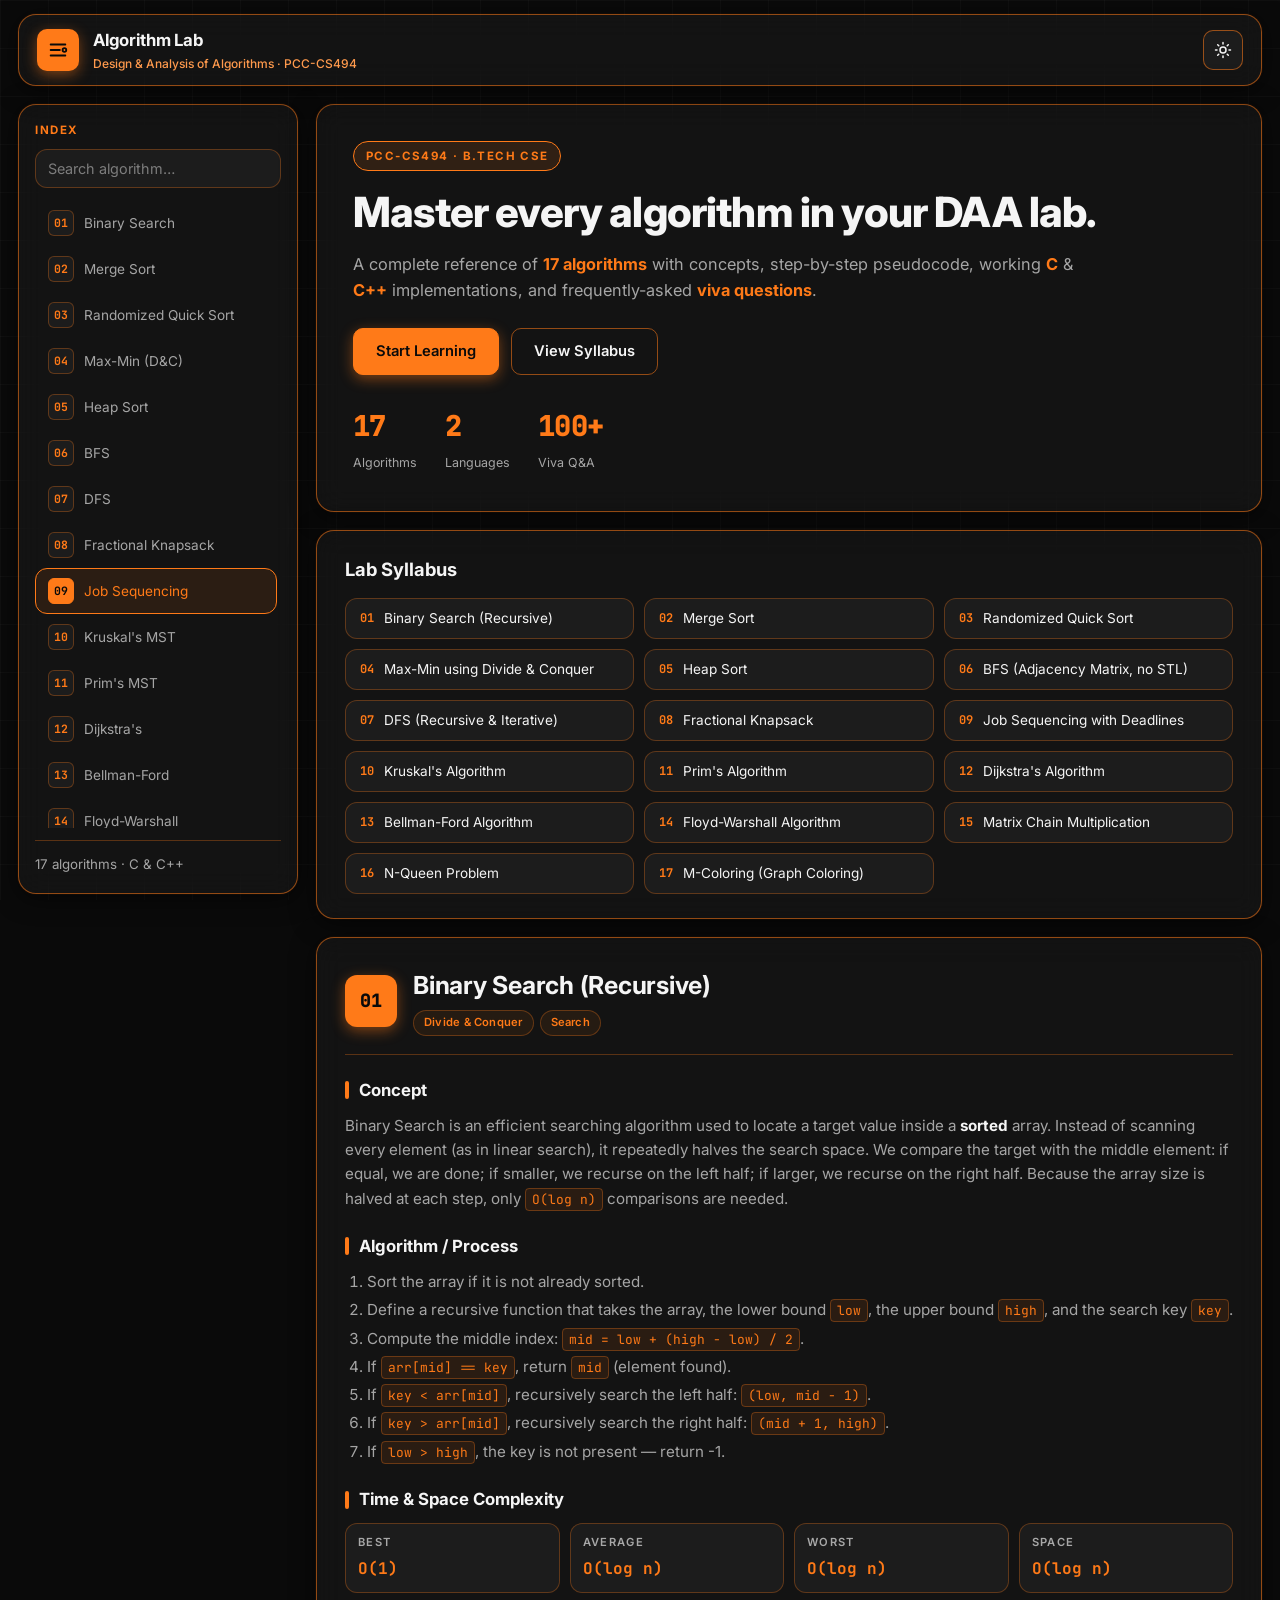
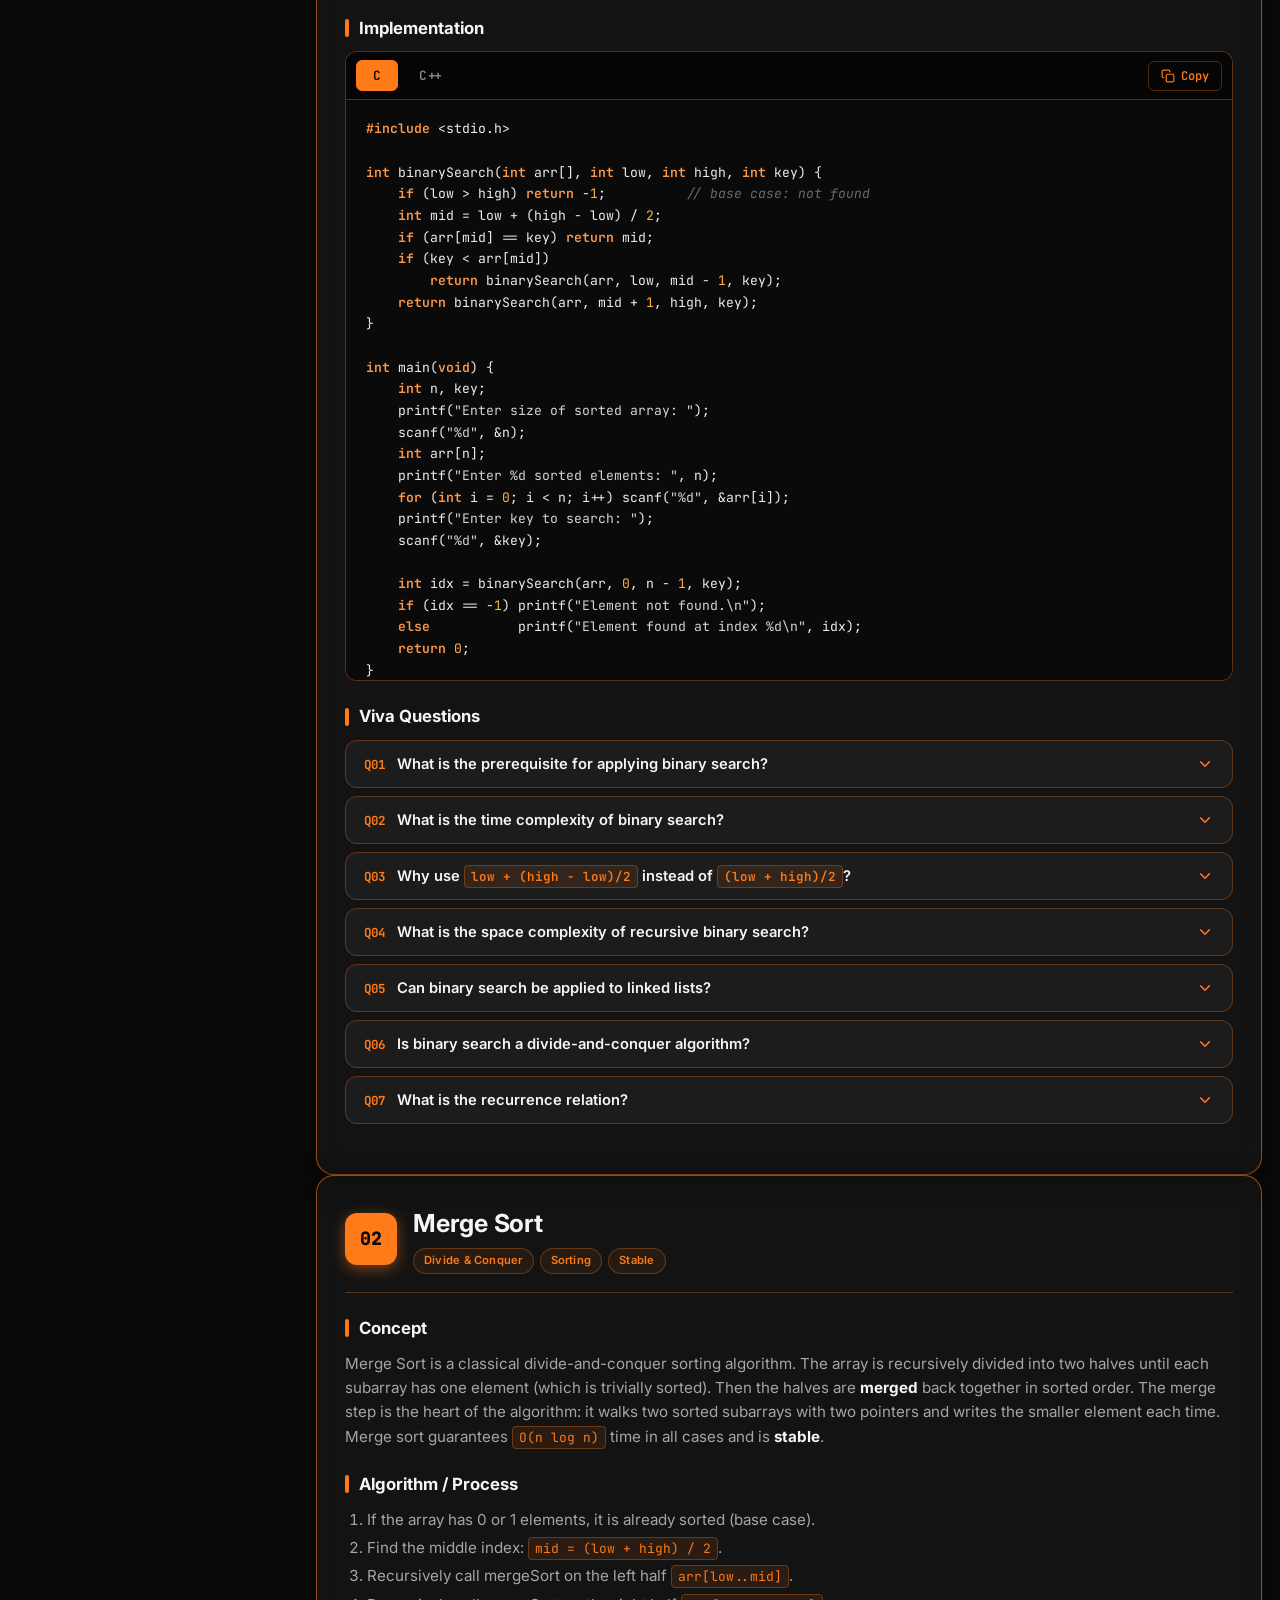
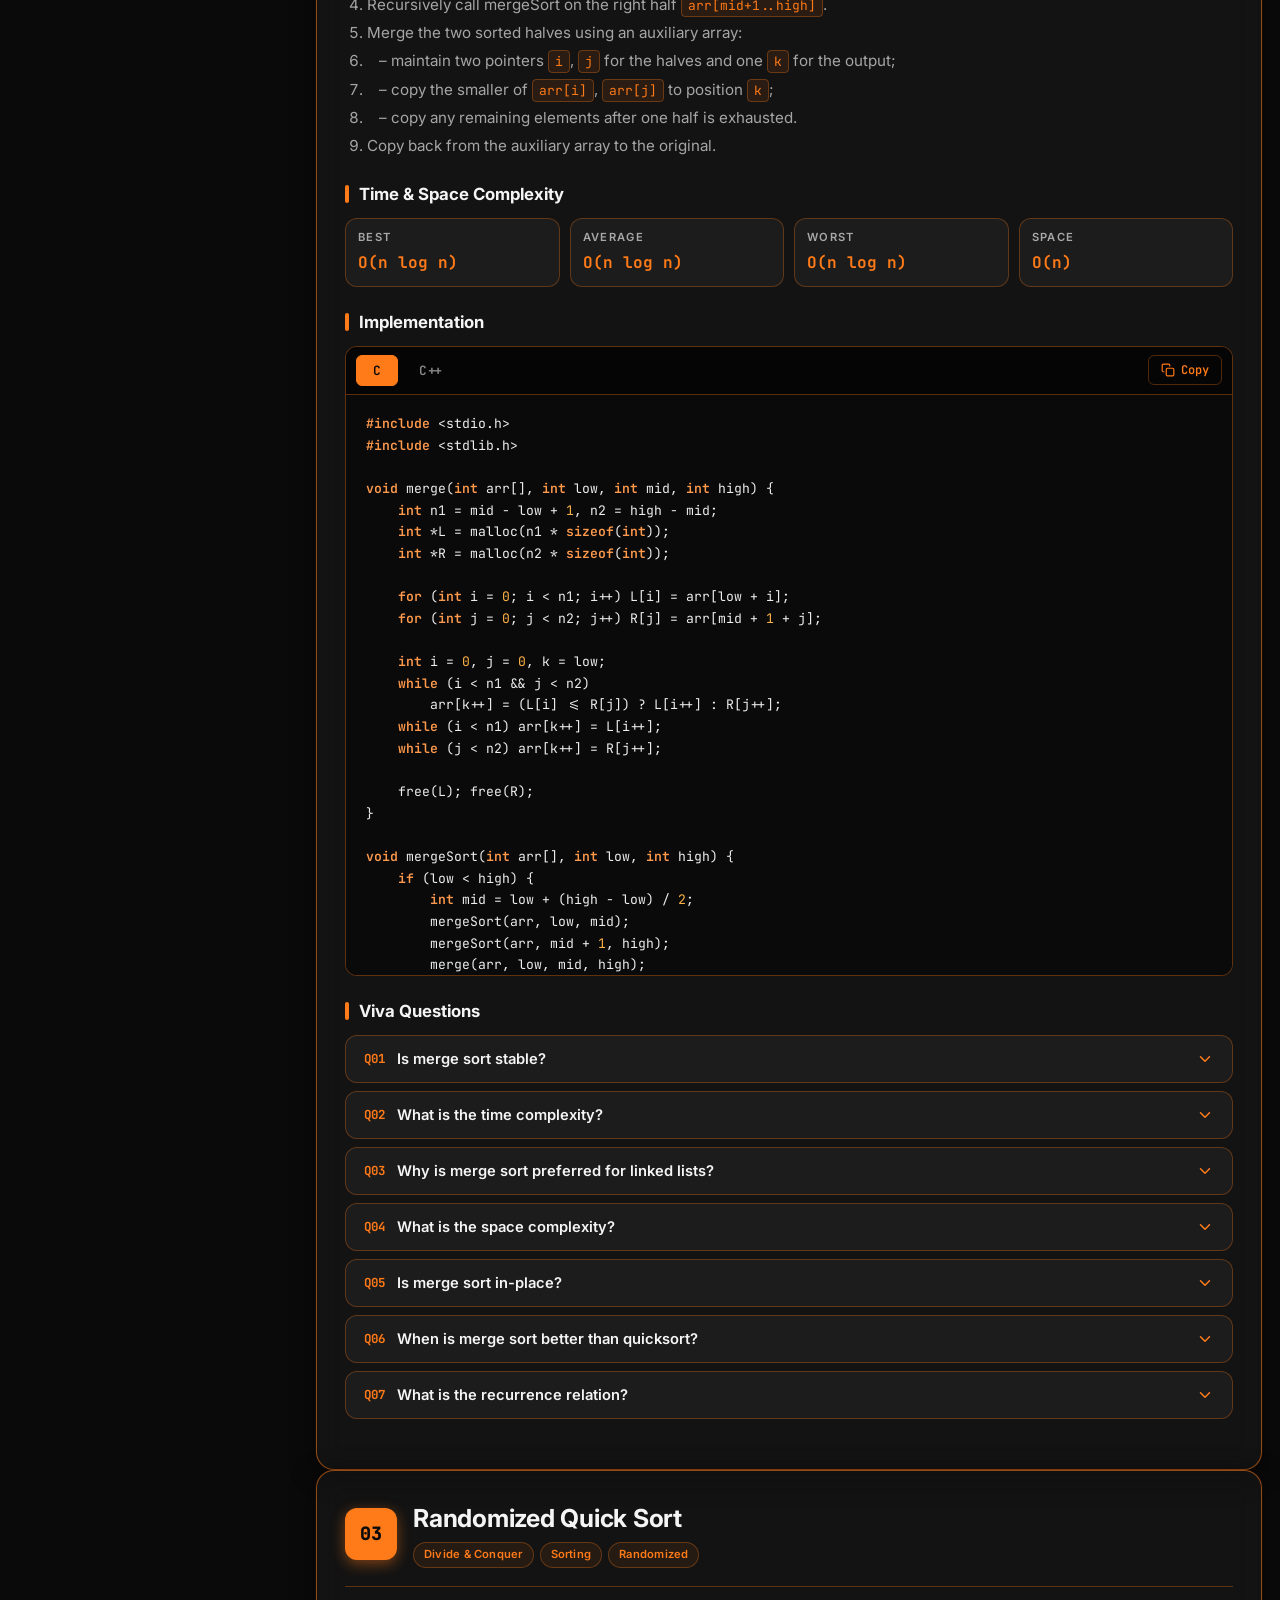
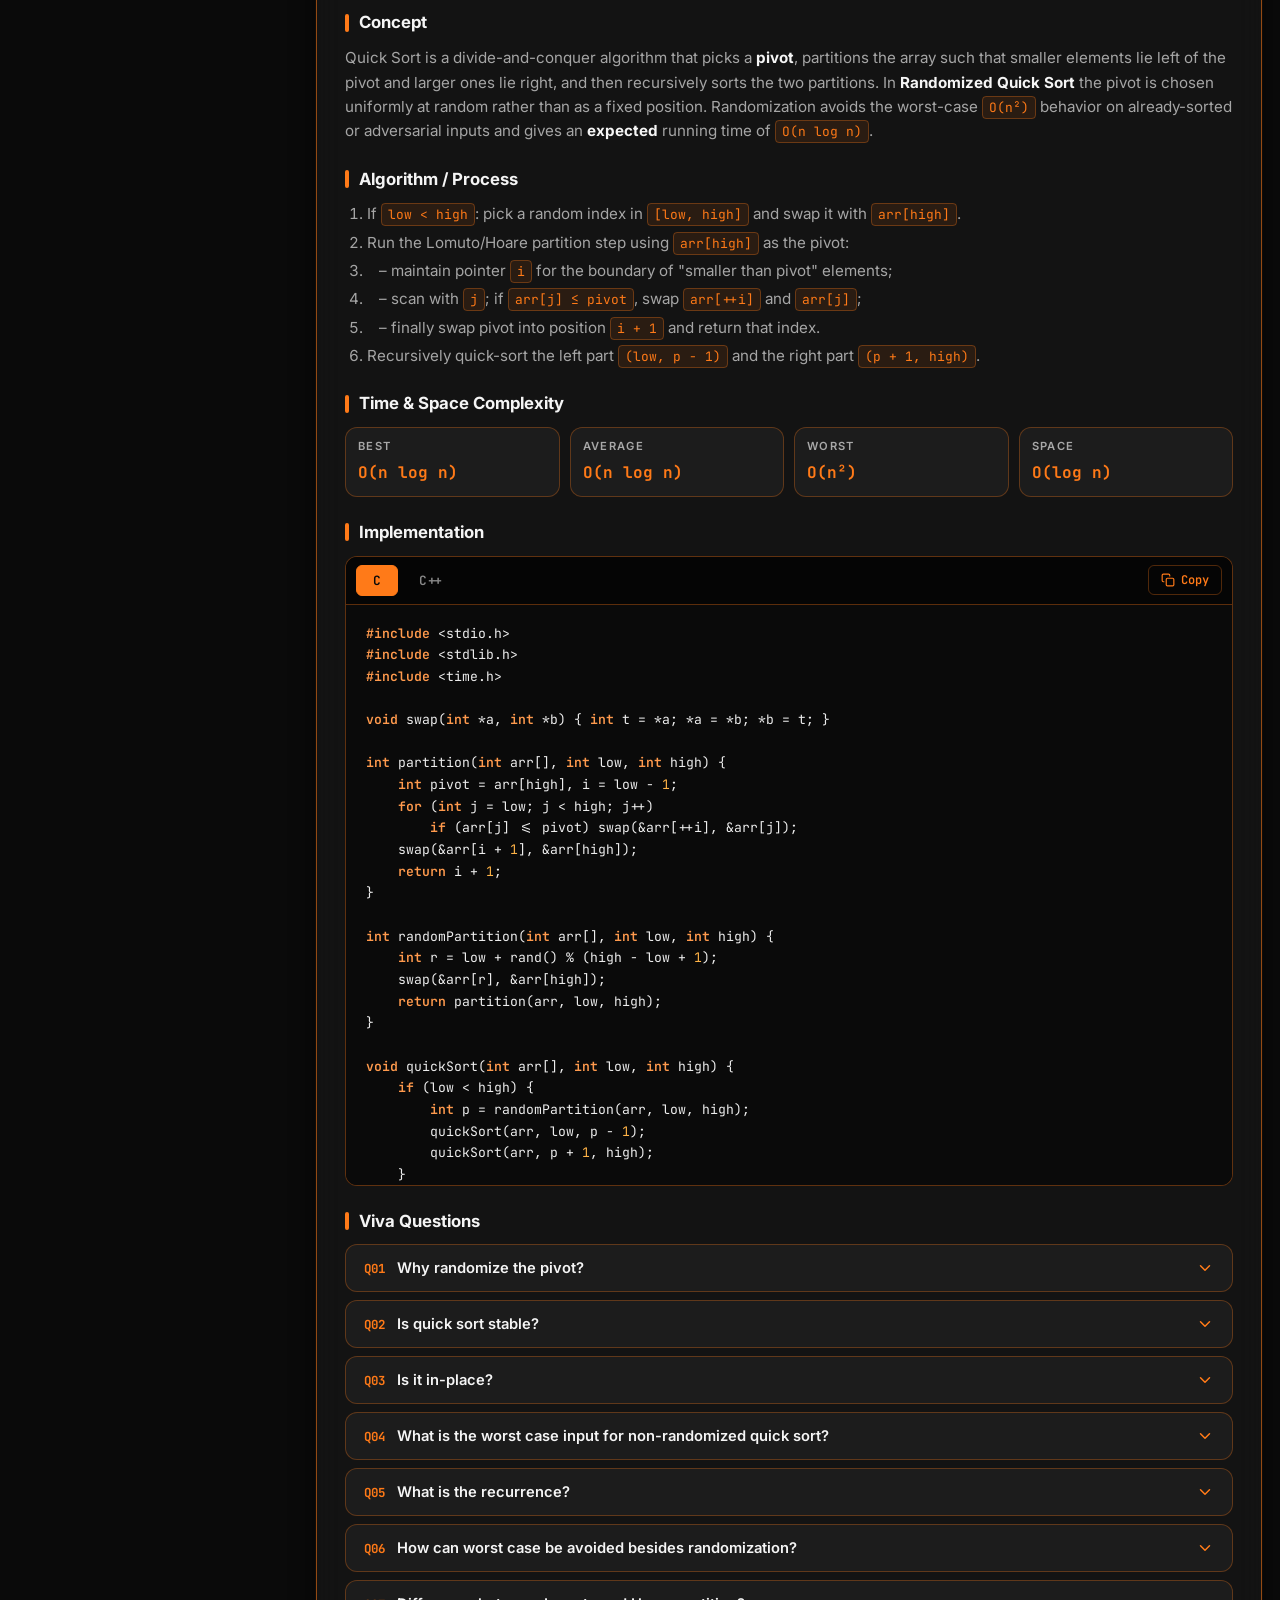
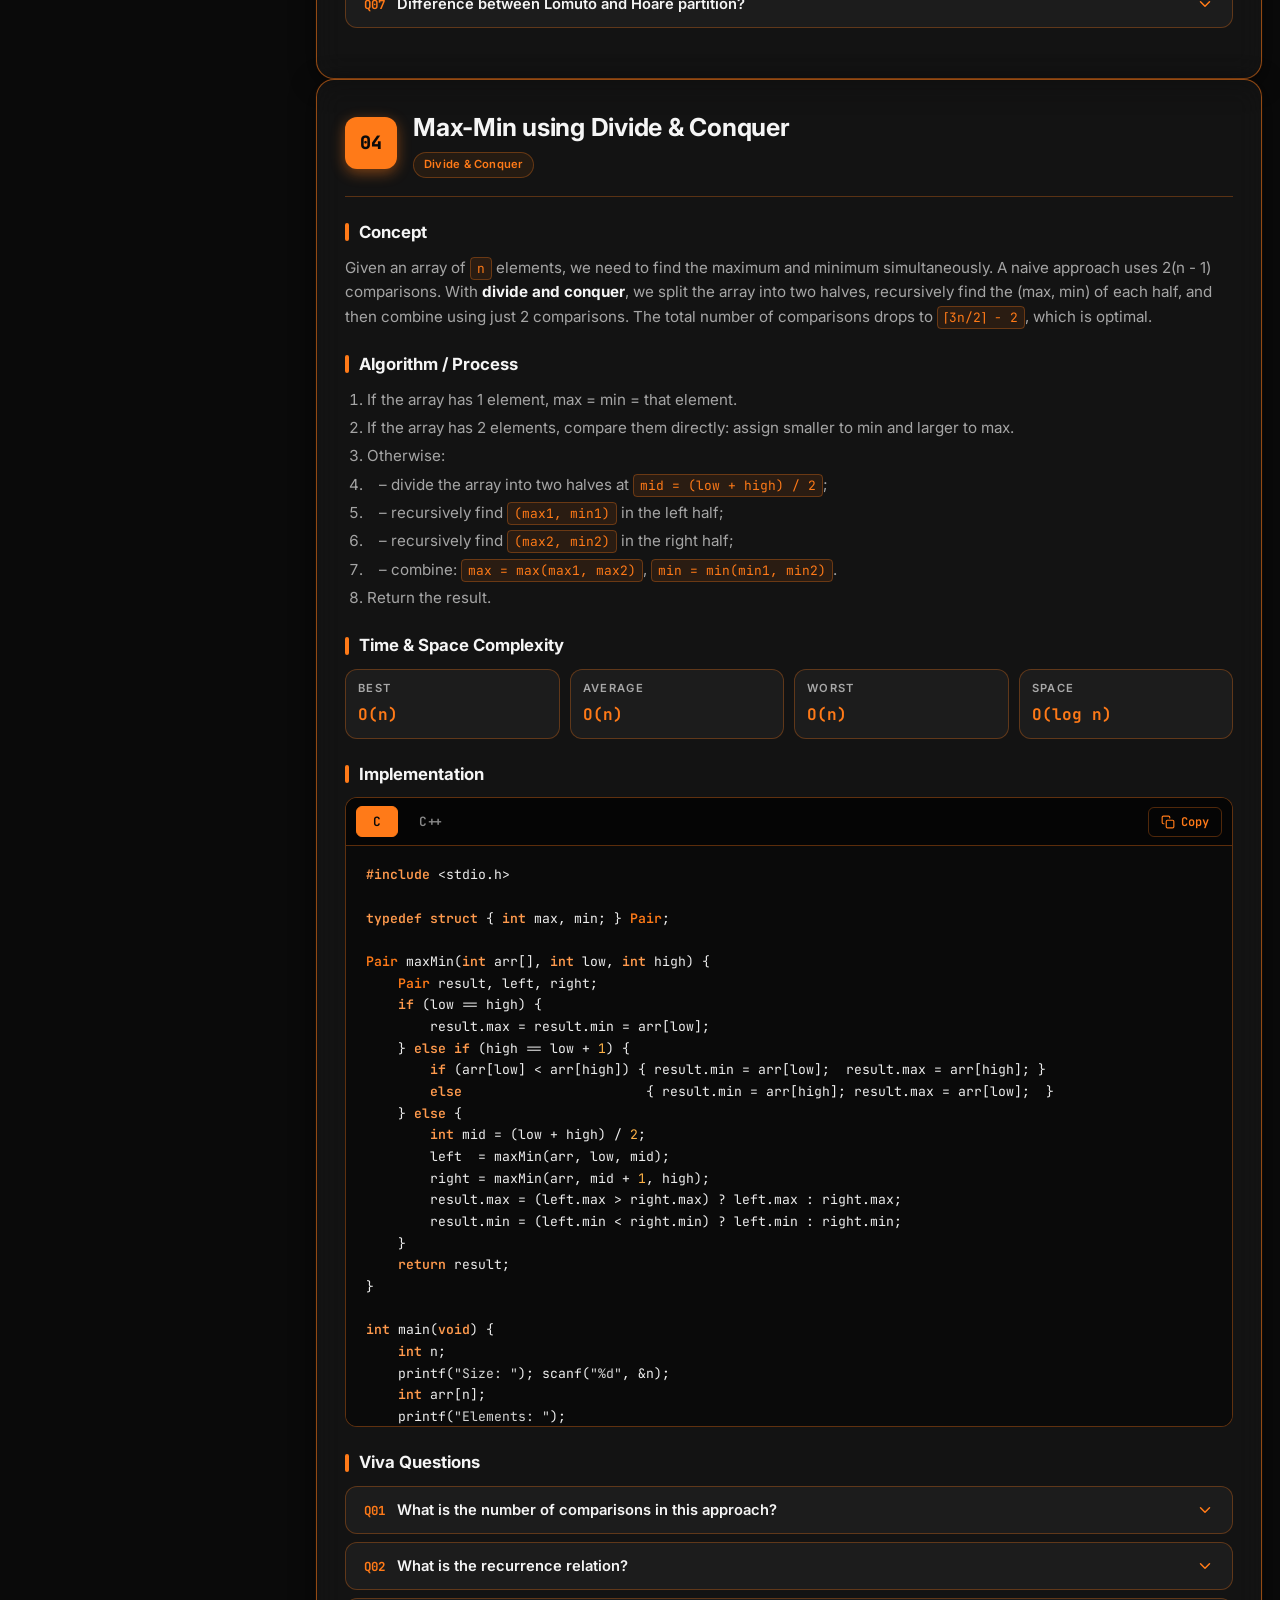
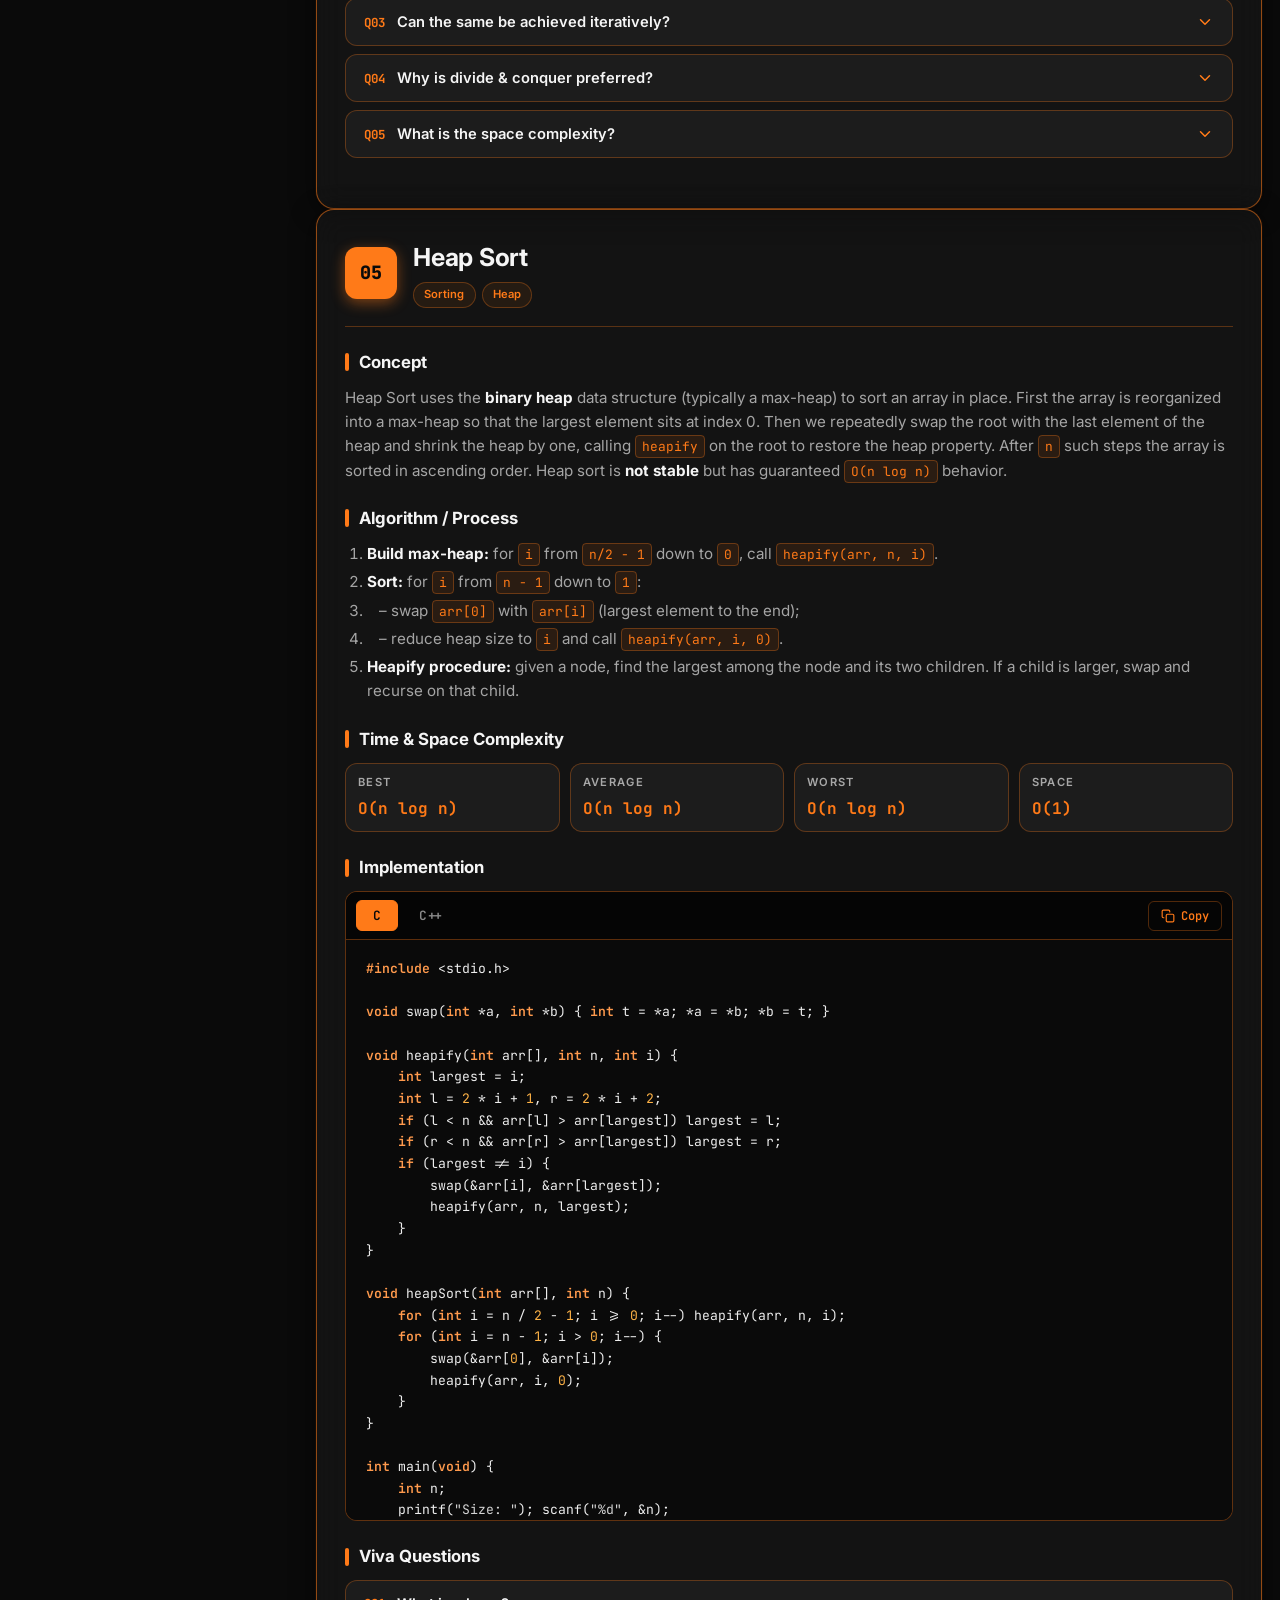
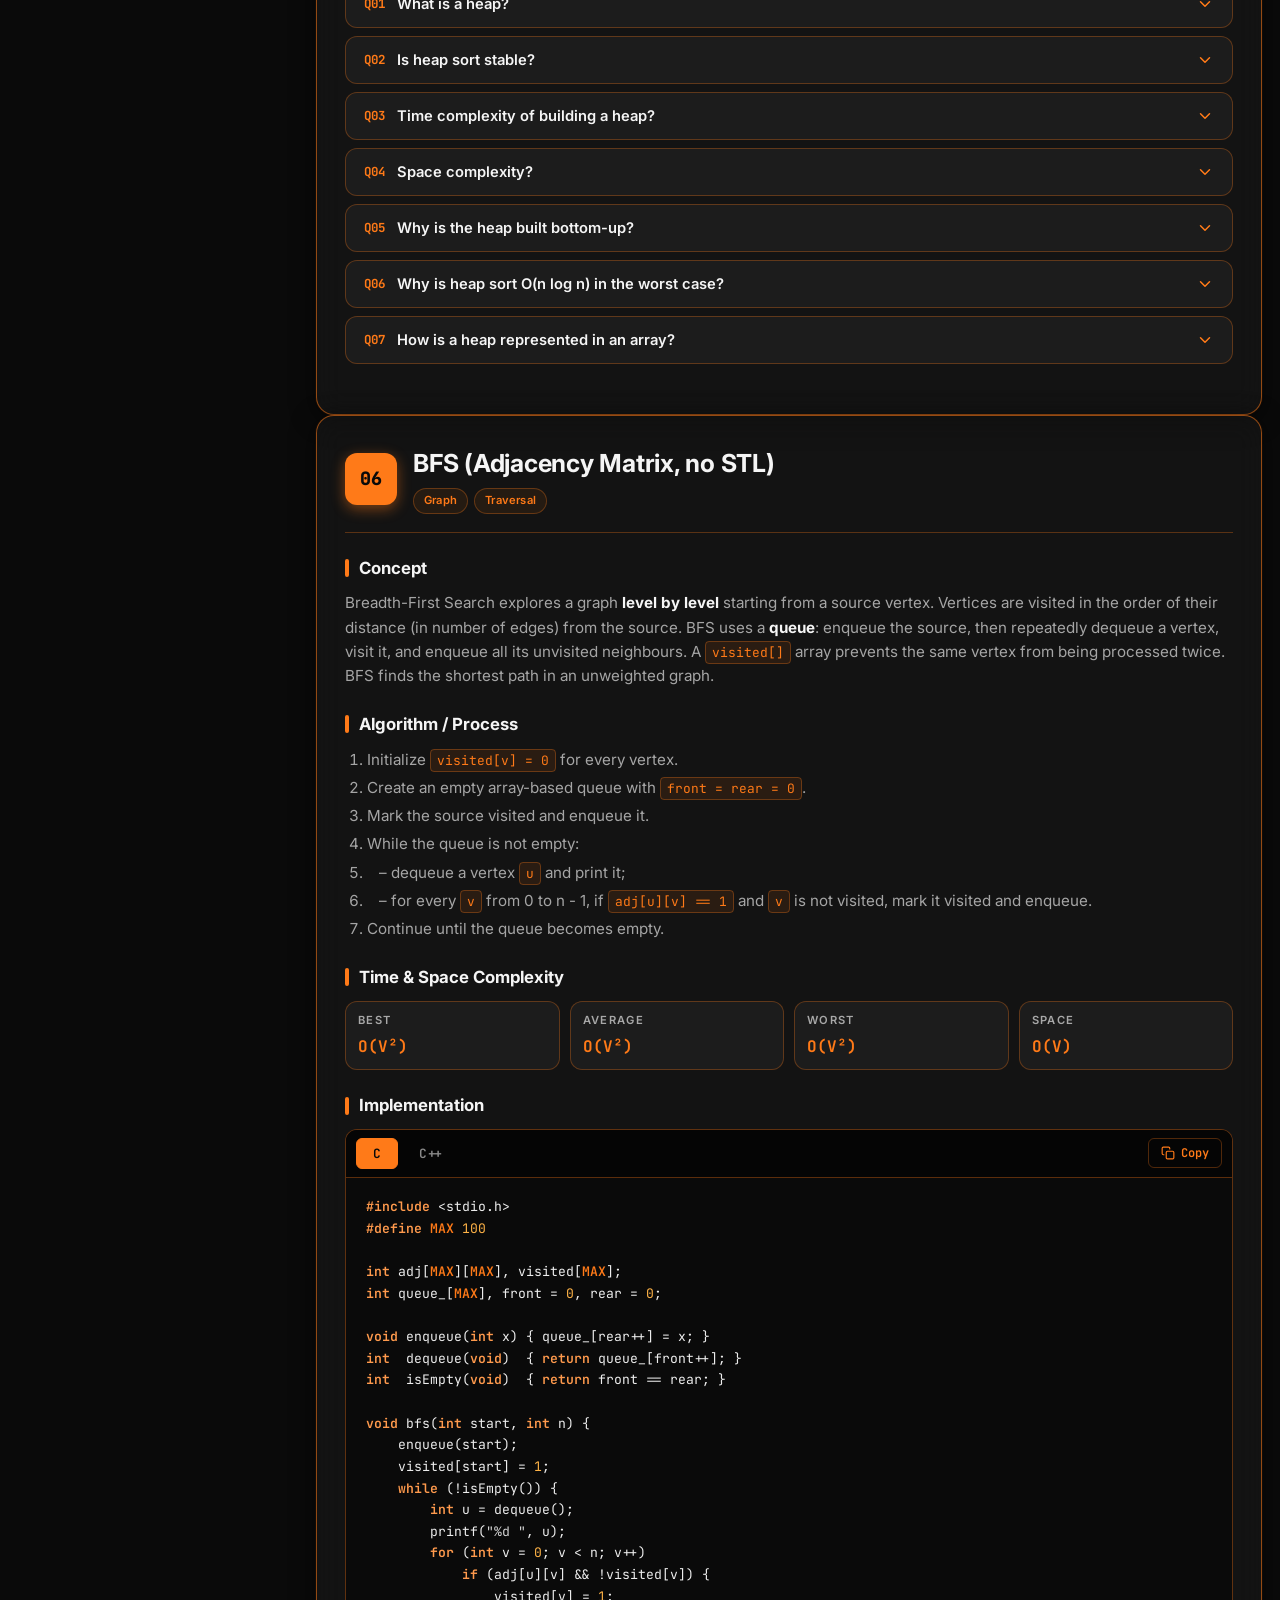
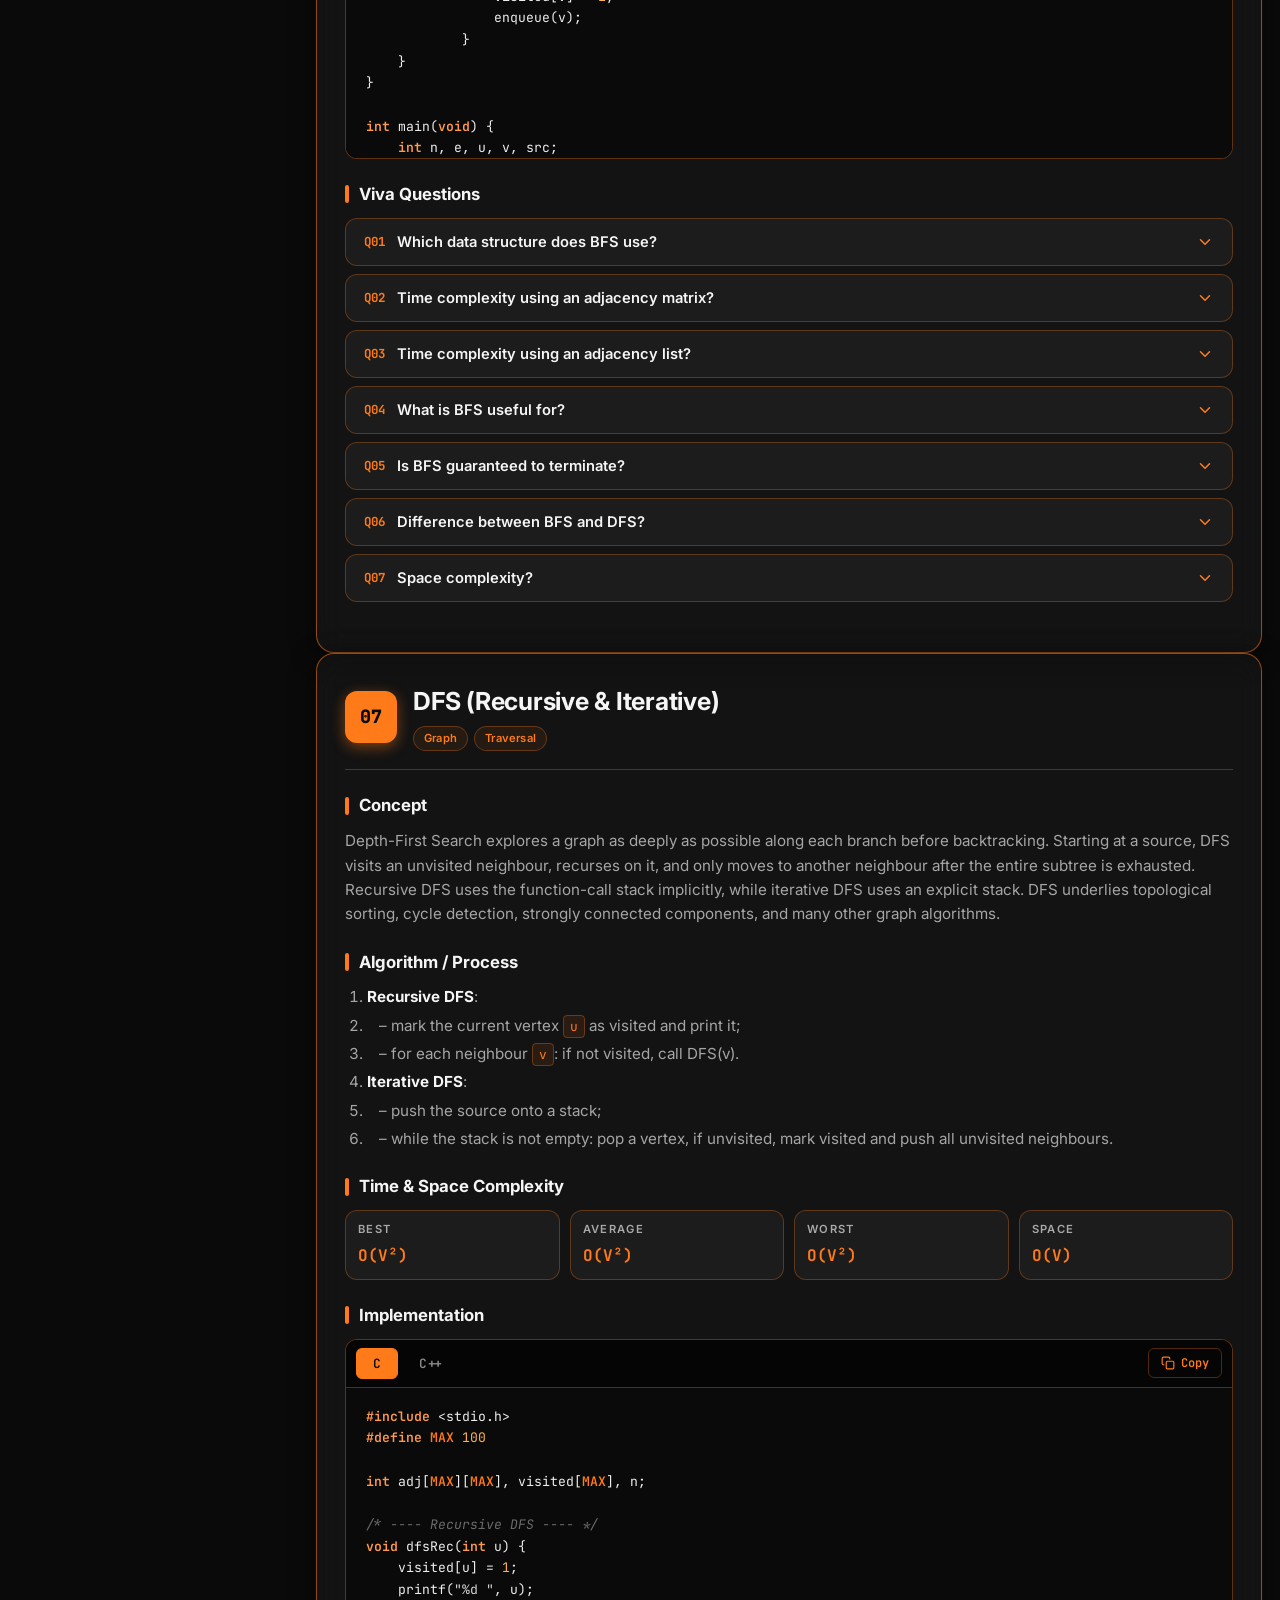
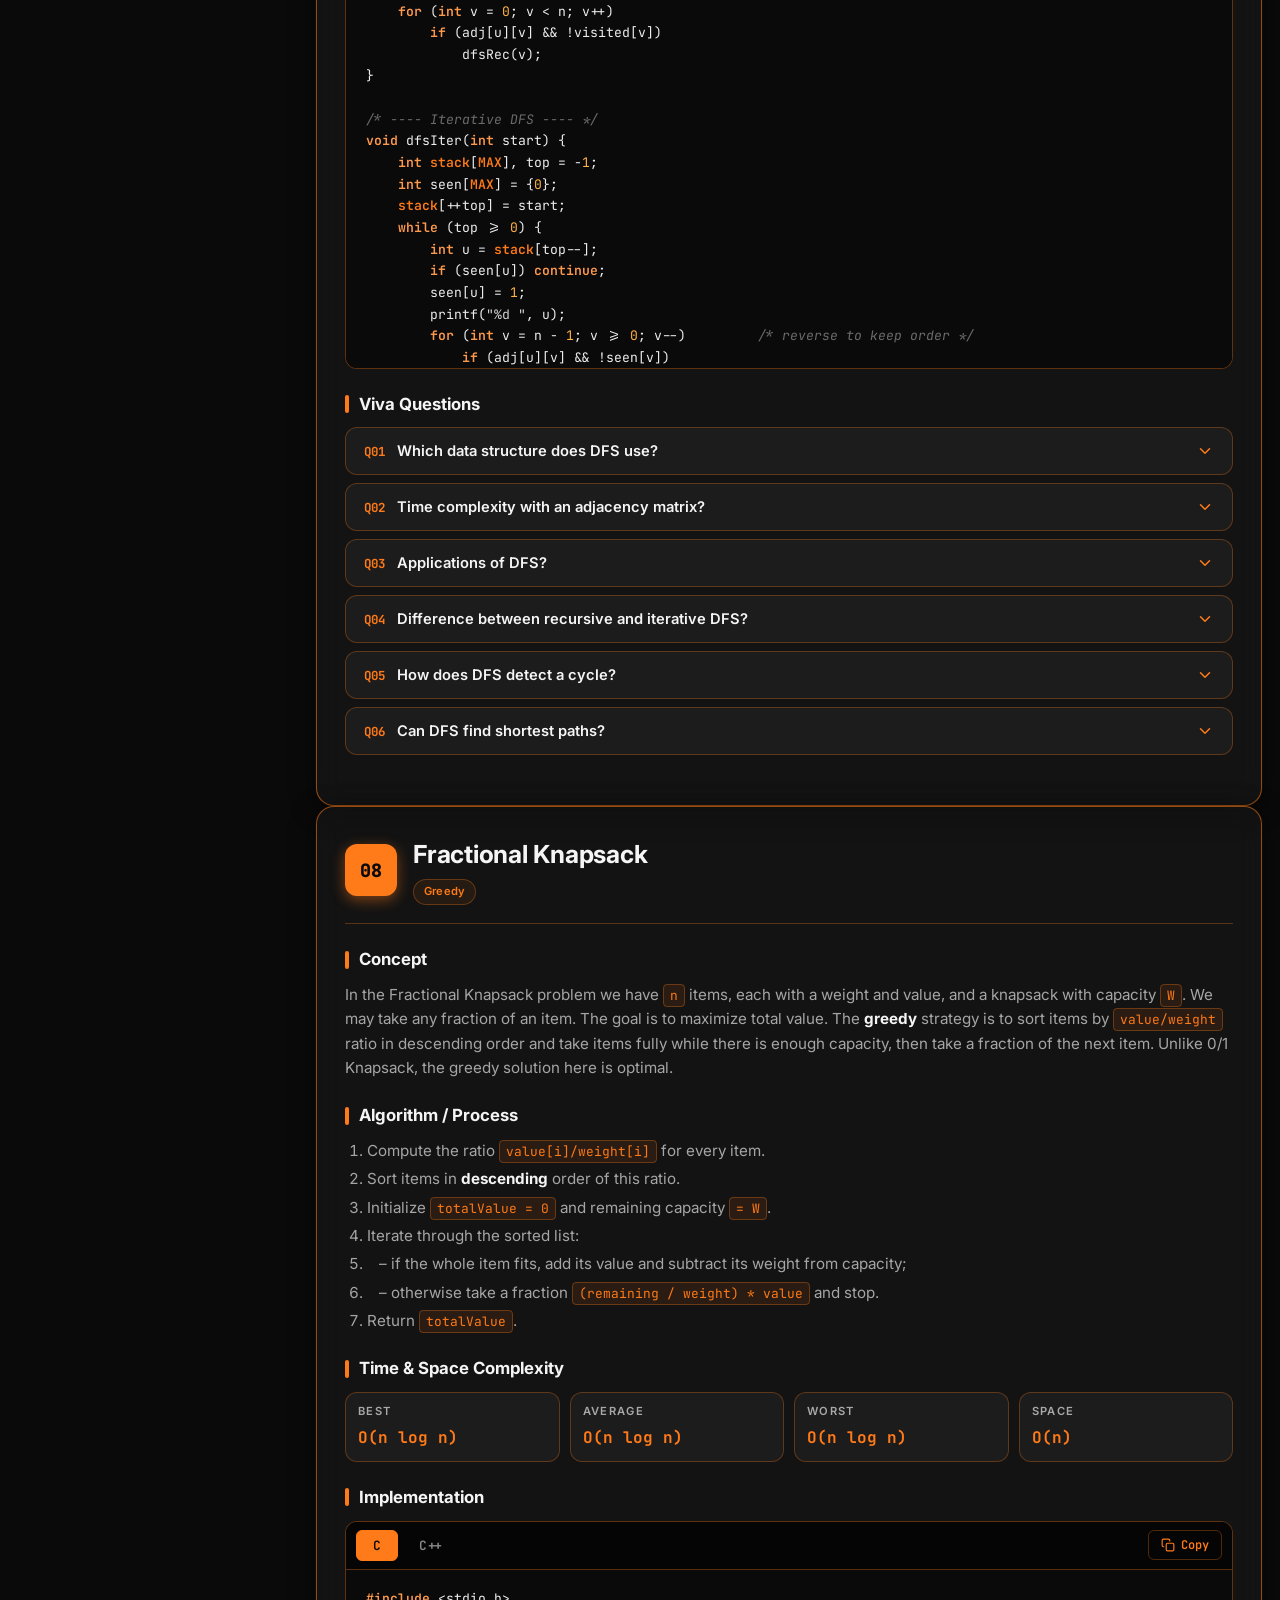
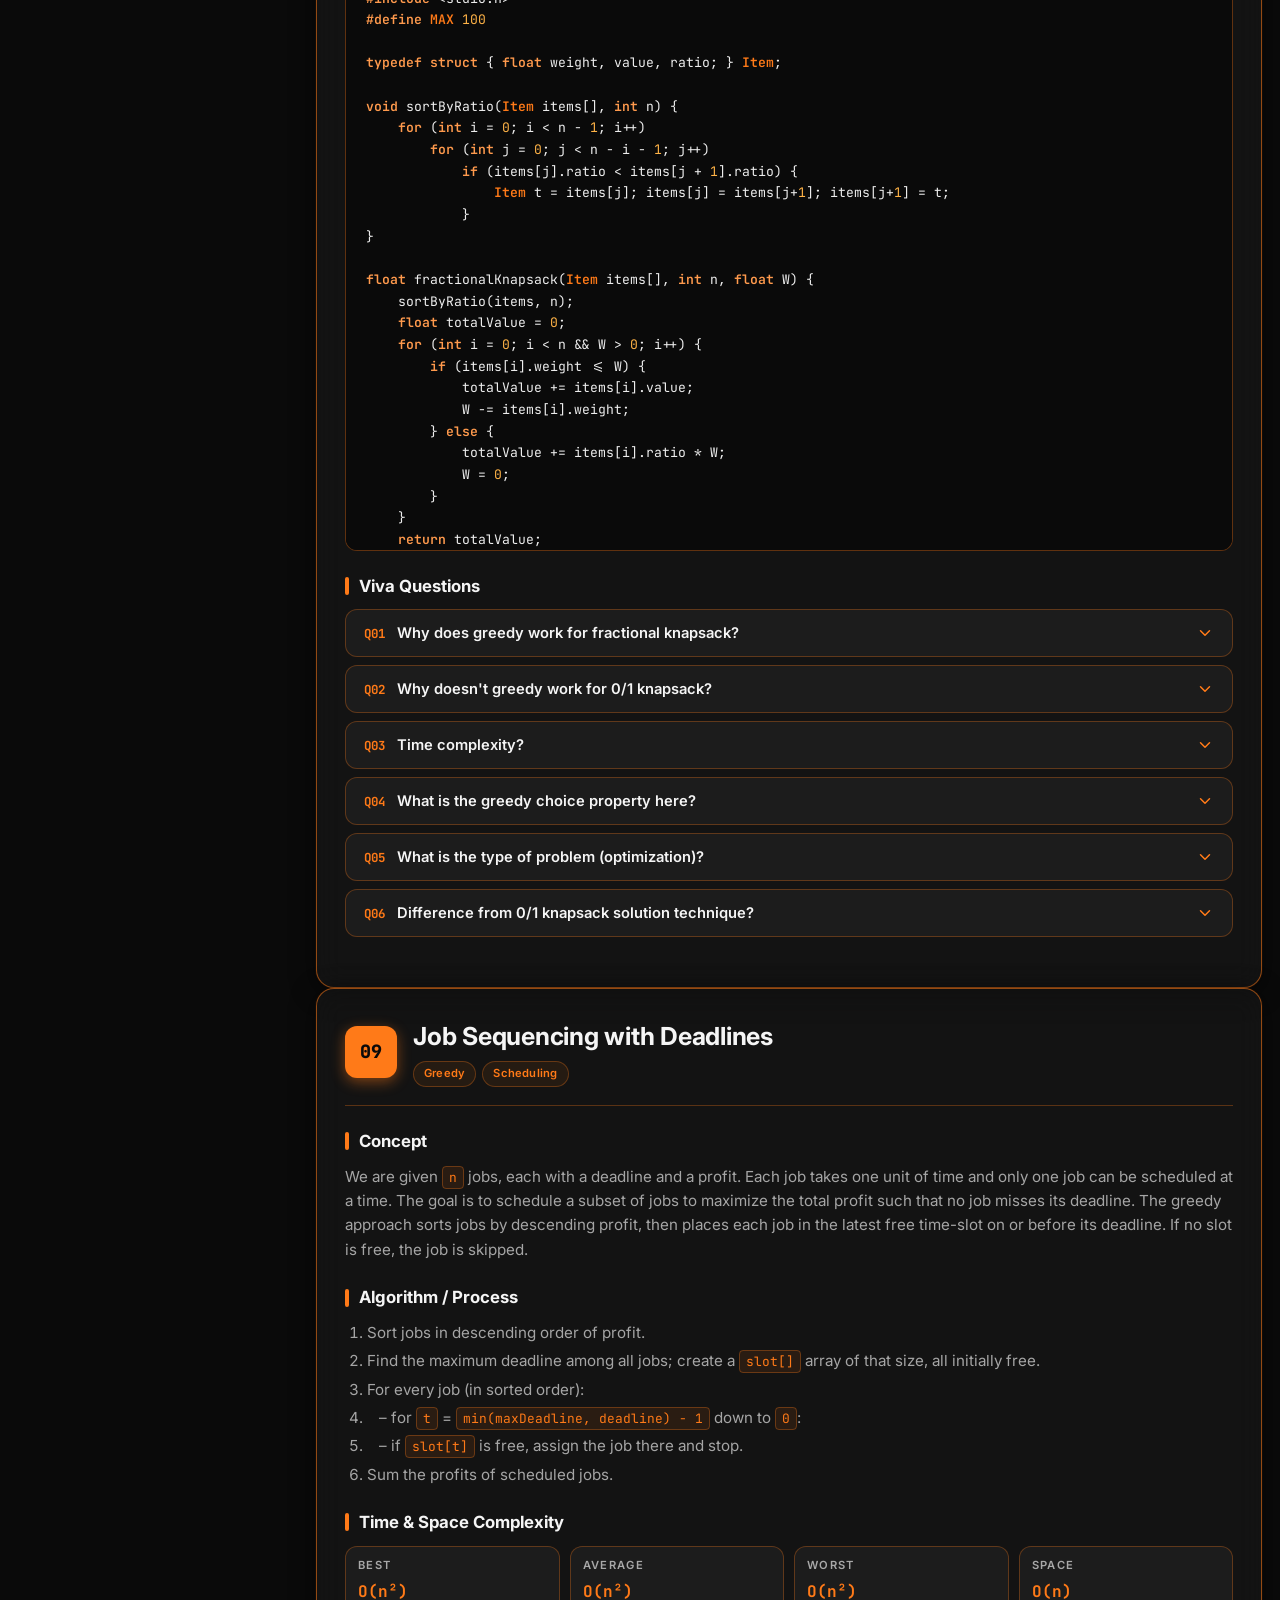
==== index.html @ 6d1071d9 "Version 1.0" ====
<!DOCTYPE html>
<html lang="en">
<head>
<meta charset="UTF-8" />
<meta name="viewport" content="width=device-width, initial-scale=1.0" />
<meta name="description" content="Design and Analysis of Algorithm Lab — PCC-CS494. Complete C and C++ implementations with concepts, algorithms, and viva questions." />
<title>Algorithm Lab — DAA (PCC-CS494)</title>
<link rel="preconnect" href="https://fonts.googleapis.com">
<link rel="preconnect" href="https://fonts.gstatic.com" crossorigin>
<link href="https://fonts.googleapis.com/css2?family=Inter:wght@300;400;500;600;700;800&family=JetBrains+Mono:wght@400;500;600&display=swap" rel="stylesheet">
<link rel="stylesheet" href="styles.css" />
</head>
<body>

<!-- Animated background blobs -->
<div class="bg-wrap" aria-hidden="true">
  <div class="blob blob-1"></div>
  <div class="blob blob-2"></div>
  <div class="blob blob-3"></div>
  <div class="blob blob-4"></div>
  <div class="grid-overlay"></div>
</div>

<!-- Top navigation -->
<header class="topbar glass">
  <div class="brand">
    <div class="logo">
      <svg viewBox="0 0 24 24" fill="none" stroke="currentColor" stroke-width="2" stroke-linecap="round" stroke-linejoin="round"><path d="M4 6h16M4 12h10M4 18h16"/><circle cx="19" cy="12" r="2"/></svg>
    </div>
    <div class="brand-text">
      <h1>Algorithm Lab</h1>
      <span>Design &amp; Analysis of Algorithms · PCC-CS494</span>
    </div>
  </div>

  <nav class="topbar-actions">
    <button id="themeToggle" class="icon-btn glass-btn" title="Toggle theme" aria-label="Toggle theme">
      <svg viewBox="0 0 24 24" fill="none" stroke="currentColor" stroke-width="2" stroke-linecap="round" stroke-linejoin="round"><circle cx="12" cy="12" r="4"/><path d="M12 2v2M12 20v2M4.93 4.93l1.41 1.41M17.66 17.66l1.41 1.41M2 12h2M20 12h2M6.34 17.66l-1.41 1.41M19.07 4.93l-1.41 1.41"/></svg>
    </button>
    <button id="menuToggle" class="icon-btn glass-btn mobile-only" aria-label="Open menu">
      <svg viewBox="0 0 24 24" fill="none" stroke="currentColor" stroke-width="2" stroke-linecap="round" stroke-linejoin="round"><path d="M4 6h16M4 12h16M4 18h16"/></svg>
    </button>
  </nav>
</header>

<!-- Layout -->
<main class="layout">

  <!-- Sidebar -->
  <aside id="sidebar" class="sidebar glass">
    <div class="sidebar-head">
      <span class="muted">Index</span>
      <input id="search" type="search" placeholder="Search algorithm…" />
    </div>
    <ul id="algoList" class="algo-list"></ul>
    <div class="sidebar-foot muted">
      <small>17 algorithms · C &amp; C++</small>
    </div>
  </aside>

  <!-- Main content -->
  <section class="content">

    <!-- Hero -->
    <div id="hero" class="hero glass">
      <div class="hero-inner">
        <span class="badge">PCC-CS494 · B.Tech CSE</span>
        <h2>Master every algorithm in your DAA lab.</h2>
        <p>A complete reference of <strong>17 algorithms</strong> with concepts, step-by-step pseudocode, working <strong>C</strong> &amp; <strong>C++</strong> implementations, and frequently-asked <strong>viva questions</strong>.</p>
        <div class="hero-cta">
          <a href="#algo-1" class="btn primary">Start Learning</a>
          <a href="#syllabus" class="btn ghost">View Syllabus</a>
        </div>
        <div class="hero-stats">
          <div class="stat"><span>17</span><small>Algorithms</small></div>
          <div class="stat"><span>2</span><small>Languages</small></div>
          <div class="stat"><span>100+</span><small>Viva Q&amp;A</small></div>
        </div>
      </div>
    </div>

    <!-- Syllabus quick links -->
    <div id="syllabus" class="syllabus glass">
      <h3>Lab Syllabus</h3>
      <ol id="syllabusList" class="syllabus-list"></ol>
    </div>

    <!-- All algorithm sections rendered here -->
    <div id="algoContainer"></div>

    <footer class="footer glass">
      <p>Academy of Technology · Design &amp; Analysis of Algorithm Lab</p>
      <p class="muted"><small>Built for students · C &amp; C++ implementations</small></p>
      <p class="credit">Built by <strong>Monojit Karfa</strong></p>
    </footer>
  </section>
</main>

<!-- Toast -->
<div id="toast" class="toast glass" role="status" aria-live="polite"></div>

<script src="data.js"></script>
<script src="script.js"></script>
</body>
</html>
---- styles.css ----
/* ===========================================================
   Algorithm Lab — Black & White / Orange-bordered Glass
   Static background, fully responsive
   =========================================================== */

* { box-sizing: border-box; margin: 0; padding: 0; }

:root {
  /* default = DARK theme (black background) */
  --bg: #0a0a0a;
  --bg-soft: #111111;

  --text: #f5f5f5;
  --text-muted: rgba(245, 245, 245, 0.65);
  --text-dim:   rgba(245, 245, 245, 0.45);

  --glass-bg: rgba(255, 255, 255, 0.04);
  --glass-bg-strong: rgba(255, 255, 255, 0.08);

  /* Orange accents */
  --orange:        #ff7a18;
  --orange-soft:   #ff9a4d;
  --orange-bright: #ffb347;
  --orange-glow:   rgba(255, 122, 24, 0.45);

  --border:        rgba(255, 122, 24, 0.55);
  --border-soft:   rgba(255, 122, 24, 0.30);
  --border-strong: rgba(255, 122, 24, 0.85);
  --glass-shadow:  0 4px 24px rgba(0, 0, 0, 0.55), 0 0 0 1px rgba(255, 122, 24, 0.05);

  --code-bg: #0a0a0a;
  --code-text: #ededed;
  --code-border: rgba(255, 122, 24, 0.35);

  --radius-lg: 18px;
  --radius-md: 12px;
  --radius-sm: 8px;

  --t: 0.2s ease;
}

/* LIGHT theme (white background) */
[data-theme="light"] {
  --bg: #ffffff;
  --bg-soft: #fafafa;

  --text: #0a0a0a;
  --text-muted: rgba(10, 10, 10, 0.65);
  --text-dim:   rgba(10, 10, 10, 0.45);

  --glass-bg: rgba(255, 255, 255, 0.65);
  --glass-bg-strong: rgba(255, 255, 255, 0.85);

  --glass-shadow: 0 4px 24px rgba(0, 0, 0, 0.06), 0 0 0 1px rgba(255, 122, 24, 0.06);

  --code-bg: #0a0a0a;
  --code-text: #ededed;
  --code-border: rgba(255, 122, 24, 0.4);
}

html, body { height: 100%; }

body {
  font-family: 'Inter', system-ui, -apple-system, Segoe UI, Roboto, sans-serif;
  color: var(--text);
  background: var(--bg);
  min-height: 100vh;
  overflow-x: hidden;
  line-height: 1.6;
  -webkit-font-smoothing: antialiased;
  scroll-behavior: smooth;
}

/* ---------- Static background ---------- */
.bg-wrap {
  position: fixed;
  inset: 0;
  z-index: -1;
  background: var(--bg);
}
.blob { display: none; }
.grid-overlay {
  position: absolute; inset: 0;
  background-image:
    linear-gradient(rgba(255, 255, 255, 0.025) 1px, transparent 1px),
    linear-gradient(90deg, rgba(255, 255, 255, 0.025) 1px, transparent 1px);
  background-size: 48px 48px;
}
[data-theme="light"] .grid-overlay {
  background-image:
    linear-gradient(rgba(0, 0, 0, 0.04) 1px, transparent 1px),
    linear-gradient(90deg, rgba(0, 0, 0, 0.04) 1px, transparent 1px);
}

/* ---------- Glass utility ---------- */
.glass {
  background: var(--glass-bg);
  border: 1.5px solid var(--border);
  box-shadow: var(--glass-shadow);
  backdrop-filter: blur(14px) saturate(120%);
  -webkit-backdrop-filter: blur(14px) saturate(120%);
}

/* ---------- Top bar ---------- */
.topbar {
  position: sticky;
  top: 14px;
  z-index: 100;
  display: flex;
  align-items: center;
  justify-content: space-between;
  margin: 14px 18px 0;
  padding: 12px 18px;
  border-radius: var(--radius-lg);
}
.brand { display: flex; align-items: center; gap: 14px; min-width: 0; }
.brand .logo {
  width: 42px; height: 42px;
  display: grid; place-items: center;
  border-radius: 10px;
  background: var(--orange);
  color: #0a0a0a;
  box-shadow: 0 4px 14px var(--orange-glow);
  flex-shrink: 0;
}
.brand .logo svg { width: 22px; height: 22px; }
.brand-text { min-width: 0; }
.brand h1 {
  font-size: 1.05rem;
  font-weight: 700;
  letter-spacing: -0.01em;
  color: var(--text);
  white-space: nowrap;
}
.brand-text span {
  font-size: 0.75rem;
  color: var(--orange-soft);
  white-space: nowrap;
  overflow: hidden;
  text-overflow: ellipsis;
  display: block;
  font-weight: 500;
}

.topbar-actions { display: flex; gap: 8px; }
.icon-btn {
  width: 40px; height: 40px;
  display: grid; place-items: center;
  border-radius: 10px;
  border: 1.5px solid var(--border);
  background: var(--glass-bg);
  color: var(--text);
  cursor: pointer;
  transition: var(--t);
}
.icon-btn:hover {
  background: var(--glass-bg-strong);
  border-color: var(--border-strong);
  color: var(--orange);
}
.icon-btn svg { width: 18px; height: 18px; }

/* ---------- Layout ---------- */
.layout {
  display: grid;
  grid-template-columns: 280px minmax(0, 1fr);
  gap: 18px;
  padding: 18px;
  align-items: start;
}

/* ---------- Sidebar ---------- */
.sidebar {
  position: sticky;
  top: 88px;
  height: calc(100vh - 110px);
  border-radius: var(--radius-lg);
  padding: 16px;
  display: flex;
  flex-direction: column;
  gap: 12px;
  overflow: hidden;
}
.sidebar-head { display: flex; flex-direction: column; gap: 10px; }
.sidebar-head .muted {
  font-size: .72rem;
  letter-spacing: .14em;
  text-transform: uppercase;
  color: var(--orange);
  font-weight: 700;
}
.sidebar-head input {
  width: 100%;
  padding: 10px 12px;
  border-radius: var(--radius-md);
  border: 1.5px solid var(--border-soft);
  background: var(--glass-bg);
  color: var(--text);
  font-size: .9rem;
  outline: none;
  transition: var(--t);
  font-family: inherit;
}
.sidebar-head input::placeholder { color: var(--text-dim); }
.sidebar-head input:focus {
  border-color: var(--orange);
  box-shadow: 0 0 0 3px rgba(255, 122, 24, 0.18);
}

.algo-list {
  list-style: none;
  flex: 1;
  overflow-y: auto;
  padding-right: 4px;
}
.algo-list::-webkit-scrollbar { width: 6px; }
.algo-list::-webkit-scrollbar-thumb { background: var(--border-soft); border-radius: 4px; }

.algo-list li a {
  display: flex;
  align-items: center;
  gap: 10px;
  padding: 9px 12px;
  border-radius: var(--radius-md);
  color: var(--text-muted);
  text-decoration: none;
  font-size: .85rem;
  transition: var(--t);
  border: 1.5px solid transparent;
}
.algo-list li a:hover {
  background: var(--glass-bg);
  color: var(--text);
  border-color: var(--border-soft);
}
.algo-list li a.active {
  background: rgba(255, 122, 24, 0.10);
  color: var(--orange);
  border-color: var(--orange);
}
.algo-list .num {
  width: 26px; height: 26px;
  display: grid; place-items: center;
  border-radius: 6px;
  background: var(--glass-bg);
  border: 1.5px solid var(--border-soft);
  font-size: .72rem;
  font-weight: 700;
  flex-shrink: 0;
  color: var(--orange);
  font-family: 'JetBrains Mono', monospace;
}
.algo-list li a.active .num {
  background: var(--orange);
  color: #0a0a0a;
  border-color: var(--orange);
}
.algo-list .name {
  overflow: hidden;
  text-overflow: ellipsis;
  white-space: nowrap;
}
.sidebar-foot {
  padding-top: 10px;
  border-top: 1.5px solid var(--border-soft);
  color: var(--text-muted);
}

/* ---------- Content ---------- */
.content {
  min-width: 0;
  display: flex;
  flex-direction: column;
  gap: 18px;
}

/* ---------- Hero ---------- */
.hero {
  border-radius: var(--radius-lg);
  padding: 36px;
  position: relative;
}
.hero-inner { position: relative; z-index: 1; }
.badge {
  display: inline-block;
  padding: 5px 12px;
  border-radius: 999px;
  background: rgba(255, 122, 24, 0.12);
  border: 1.5px solid var(--orange);
  color: var(--orange);
  font-size: .72rem;
  letter-spacing: .12em;
  text-transform: uppercase;
  font-weight: 700;
  margin-bottom: 18px;
}
.hero h2 {
  font-size: clamp(1.7rem, 4vw, 2.6rem);
  line-height: 1.15;
  font-weight: 800;
  letter-spacing: -0.02em;
  margin-bottom: 14px;
  color: var(--text);
}
.hero h2 strong { color: var(--orange); font-weight: 800; }
.hero p {
  font-size: 1.02rem;
  color: var(--text-muted);
  max-width: 720px;
  margin-bottom: 24px;
}
.hero p strong { color: var(--orange); }
.hero-cta { display: flex; gap: 12px; flex-wrap: wrap; margin-bottom: 28px; }
.btn {
  padding: 11px 22px;
  border-radius: 10px;
  border: 1.5px solid var(--border);
  font-weight: 600;
  font-size: .92rem;
  cursor: pointer;
  text-decoration: none;
  display: inline-flex;
  align-items: center;
  gap: 8px;
  transition: var(--t);
  font-family: inherit;
}
.btn.primary {
  background: var(--orange);
  color: #0a0a0a;
  border-color: var(--orange);
  box-shadow: 0 4px 14px var(--orange-glow);
}
.btn.primary:hover {
  background: var(--orange-bright);
  border-color: var(--orange-bright);
}
.btn.ghost {
  background: transparent;
  color: var(--text);
}
.btn.ghost:hover {
  background: rgba(255, 122, 24, 0.08);
  color: var(--orange);
  border-color: var(--orange);
}

.hero-stats { display: flex; gap: 28px; flex-wrap: wrap; }
.stat span {
  display: block;
  font-size: 1.8rem;
  font-weight: 800;
  letter-spacing: -0.02em;
  color: var(--orange);
  font-family: 'JetBrains Mono', monospace;
}
.stat small { color: var(--text-muted); font-size: .78rem; }

/* ---------- Syllabus ---------- */
.syllabus { border-radius: var(--radius-lg); padding: 24px 28px; }
.syllabus h3 {
  font-size: 1.15rem;
  margin-bottom: 14px;
  font-weight: 700;
  color: var(--text);
}
.syllabus-list {
  display: grid;
  /* min(220px, 100%) prevents the column from refusing to shrink
     below 220px on phones narrower than that — fixes overflow. */
  grid-template-columns: repeat(auto-fill, minmax(min(220px, 100%), 1fr));
  gap: 10px;
  list-style: none;
  counter-reset: syl;
}
.syllabus-list li {
  counter-increment: syl;
  padding: 10px 14px;
  border-radius: var(--radius-md);
  background: var(--glass-bg);
  border: 1.5px solid var(--border-soft);
  font-size: .85rem;
  display: flex;
  align-items: center;
  gap: 10px;
  transition: var(--t);
  min-width: 0;            /* allow shrinking inside flex/grid */
  overflow: hidden;        /* hard cap against any inline overflow */
}
.syllabus-list li:hover {
  background: rgba(255, 122, 24, 0.08);
  border-color: var(--orange);
}
.syllabus-list li a {
  color: var(--text);
  text-decoration: none;
  display: flex;
  align-items: center;
  gap: 10px;
  width: 100%;
  min-width: 0;
  overflow-wrap: anywhere; /* wrap long titles like "Floyd-Warshall" */
  word-break: break-word;
  line-height: 1.4;
}
.syllabus-list li a::before {
  content: counter(syl, decimal-leading-zero);
  font-family: 'JetBrains Mono', monospace;
  color: var(--orange);
  font-size: .75rem;
  font-weight: 700;
  flex-shrink: 0;
}

/* ---------- Algorithm Section ---------- */
.algo-section {
  border-radius: var(--radius-lg);
  padding: 28px;
  scroll-margin-top: 90px;
  position: relative;
}
.algo-header {
  display: flex;
  align-items: center;
  gap: 16px;
  margin-bottom: 22px;
  padding-bottom: 18px;
  border-bottom: 1.5px solid var(--border-soft);
  flex-wrap: wrap;
}
.algo-num {
  width: 52px; height: 52px;
  border-radius: 12px;
  display: grid; place-items: center;
  font-family: 'JetBrains Mono', monospace;
  font-weight: 800;
  font-size: 1.15rem;
  background: var(--orange);
  color: #0a0a0a;
  box-shadow: 0 4px 14px var(--orange-glow);
  flex-shrink: 0;
}
.algo-title { flex: 1; min-width: 200px; }
.algo-title h2 {
  font-size: clamp(1.2rem, 2.5vw, 1.55rem);
  font-weight: 700;
  letter-spacing: -0.01em;
  margin-bottom: 4px;
  color: var(--text);
}
.algo-title .tags { display: flex; gap: 6px; flex-wrap: wrap; }
.tag {
  font-size: .7rem;
  padding: 3px 10px;
  border-radius: 999px;
  background: rgba(255, 122, 24, 0.08);
  border: 1.5px solid var(--border-soft);
  color: var(--orange);
  font-weight: 600;
  letter-spacing: .02em;
}
.tag.purple, .tag.cyan, .tag.pink, .tag.green {
  background: rgba(255, 122, 24, 0.08);
  border-color: var(--border-soft);
  color: var(--orange);
}

/* Subsections */
.subsection { margin-bottom: 22px; }
.subsection h3 {
  font-size: 1.05rem;
  font-weight: 700;
  margin-bottom: 10px;
  display: flex;
  align-items: center;
  gap: 10px;
  color: var(--text);
}
.subsection h3::before {
  content: "";
  width: 4px; height: 18px;
  border-radius: 4px;
  background: var(--orange);
}
.subsection p, .subsection li {
  color: var(--text-muted);
  font-size: .95rem;
}
.subsection ul, .subsection ol {
  padding-left: 22px;
  margin-top: 6px;
}
.subsection li { margin-bottom: 4px; }
.subsection strong { color: var(--text); }
.subsection code {
  font-family: 'JetBrains Mono', monospace;
  font-size: .85em;
  padding: 2px 6px;
  border-radius: 4px;
  background: rgba(255, 122, 24, 0.10);
  color: var(--orange);
  border: 1px solid var(--border-soft);
}

.complexity-grid {
  display: grid;
  grid-template-columns: repeat(auto-fit, minmax(140px, 1fr));
  gap: 10px;
  margin-top: 8px;
}
.complexity-grid .cx {
  background: var(--glass-bg);
  border: 1.5px solid var(--border-soft);
  border-radius: var(--radius-md);
  padding: 10px 12px;
}
.complexity-grid .cx small {
  display: block;
  color: var(--text-muted);
  font-size: .7rem;
  text-transform: uppercase;
  letter-spacing: .12em;
  margin-bottom: 4px;
  font-weight: 600;
}
.complexity-grid .cx code {
  font-family: 'JetBrains Mono', monospace;
  color: var(--orange);
  font-weight: 700;
  font-size: 1rem;
  background: none;
  padding: 0;
  border: none;
}

/* ---------- Code Blocks with Tabs ---------- */
.code-block {
  border-radius: var(--radius-md);
  overflow: hidden;
  border: 1.5px solid var(--code-border);
  margin-top: 10px;
  background: var(--code-bg);
}
.code-tabs {
  display: flex;
  align-items: center;
  justify-content: space-between;
  background: #050505;
  padding: 8px 10px;
  gap: 8px;
  flex-wrap: wrap;
  border-bottom: 1.5px solid var(--code-border);
}
.tab-group { display: flex; gap: 4px; }
.tab-btn {
  padding: 6px 16px;
  border-radius: 6px;
  background: transparent;
  border: 1.5px solid transparent;
  color: rgba(245, 245, 245, 0.55);
  font-family: 'JetBrains Mono', monospace;
  font-size: .8rem;
  font-weight: 600;
  cursor: pointer;
  transition: var(--t);
}
.tab-btn:hover {
  color: var(--orange);
  background: rgba(255, 122, 24, 0.08);
}
.tab-btn.active {
  background: var(--orange);
  color: #0a0a0a;
  border-color: var(--orange);
}
.copy-btn {
  padding: 6px 12px;
  border-radius: 6px;
  background: transparent;
  border: 1.5px solid var(--border-soft);
  color: var(--orange);
  font-size: .75rem;
  font-family: 'JetBrains Mono', monospace;
  font-weight: 600;
  cursor: pointer;
  display: inline-flex;
  align-items: center;
  gap: 6px;
  transition: var(--t);
}
.copy-btn:hover {
  background: rgba(255, 122, 24, 0.10);
  border-color: var(--orange);
}
.copy-btn.copied {
  background: var(--orange);
  color: #0a0a0a;
  border-color: var(--orange);
}
.copy-btn svg { width: 14px; height: 14px; }

.code-pane {
  display: none;
  background: var(--code-bg);
  max-height: 580px;
  overflow: auto;
}
.code-pane.active { display: block; }
.code-pane pre {
  margin: 0;
  padding: 18px 20px;
  font-family: 'JetBrains Mono', 'Fira Code', 'Consolas', monospace;
  font-size: .82rem;
  line-height: 1.65;
  color: var(--code-text);
  white-space: pre;
  tab-size: 4;
}
.code-pane::-webkit-scrollbar { height: 8px; width: 8px; }
.code-pane::-webkit-scrollbar-track { background: #050505; }
.code-pane::-webkit-scrollbar-thumb { background: var(--border-soft); border-radius: 4px; }
.code-pane::-webkit-scrollbar-thumb:hover { background: var(--orange); }

/* Syntax tokens — orange/grayscale palette */
.tok-key { color: #ff9a4d; font-weight: 600; }
.tok-str { color: #d4d4d4; }
.tok-num { color: #ffb347; }
.tok-cmt { color: #6b6b6b; font-style: italic; }
.tok-fn  { color: #ffd089; }
.tok-typ { color: #ff7a18; font-weight: 600; }

/* ---------- Viva ---------- */
.viva-list { display: flex; flex-direction: column; gap: 8px; }
.viva-item {
  background: var(--glass-bg);
  border: 1.5px solid var(--border-soft);
  border-radius: var(--radius-md);
  overflow: hidden;
  transition: var(--t);
}
.viva-item:hover {
  border-color: var(--border);
}
.viva-item.open {
  border-color: var(--orange);
  background: rgba(255, 122, 24, 0.04);
}
.viva-q {
  width: 100%;
  text-align: left;
  background: transparent;
  border: none;
  color: var(--text);
  padding: 14px 18px;
  font-size: .92rem;
  font-weight: 600;
  cursor: pointer;
  display: flex;
  align-items: center;
  justify-content: space-between;
  gap: 12px;
  font-family: inherit;
}
.viva-q .q-num {
  color: var(--orange);
  font-family: 'JetBrains Mono', monospace;
  font-size: .78rem;
  font-weight: 700;
  flex-shrink: 0;
}
.viva-q .q-text { flex: 1; }
.viva-q .chev {
  width: 18px; height: 18px;
  transition: transform var(--t);
  flex-shrink: 0;
  color: var(--orange);
}
.viva-item.open .viva-q .chev { transform: rotate(180deg); }
.viva-a {
  max-height: 0;
  overflow: hidden;
  transition: max-height .3s ease;
}
.viva-a-inner {
  padding: 0 18px 16px;
  color: var(--text-muted);
  font-size: .9rem;
  line-height: 1.65;
  border-top: 1.5px dashed var(--border-soft);
  padding-top: 12px;
  margin-top: 4px;
}

/* ---------- Footer ---------- */
.footer {
  border-radius: var(--radius-lg);
  padding: 22px 28px;
  text-align: center;
}
.footer p { color: var(--text-muted); font-size: .9rem; }
.footer p:first-child { color: var(--text); font-weight: 600; margin-bottom: 4px; }
.footer .credit {
  margin-top: 12px;
  padding-top: 12px;
  border-top: 1.5px dashed var(--border-soft);
  color: var(--text-muted);
  font-size: .88rem;
  letter-spacing: .02em;
}
.footer .credit strong {
  color: var(--orange);
  font-weight: 700;
}
.muted { color: var(--text-muted); }

/* ---------- Toast ---------- */
.toast {
  position: fixed;
  bottom: 24px;
  left: 50%;
  transform: translateX(-50%) translateY(80px);
  padding: 11px 22px;
  border-radius: 999px;
  font-size: .88rem;
  font-weight: 600;
  opacity: 0;
  transition: var(--t);
  z-index: 200;
  pointer-events: none;
  color: var(--orange);
  background: var(--bg-soft);
  border: 1.5px solid var(--orange);
}
.toast.show { transform: translateX(-50%) translateY(0); opacity: 1; }

/* ---------- Responsive ---------- */
.mobile-only { display: none; }

@media (max-width: 980px) {
  .layout { grid-template-columns: 1fr; }
  .sidebar {
    position: fixed;
    top: 0; left: 0;
    height: 100vh;
    width: min(320px, 86vw);
    z-index: 150;
    border-radius: 0 var(--radius-lg) var(--radius-lg) 0;
    transform: translateX(-110%);
    transition: transform .3s ease;
    margin: 0;
  }
  .sidebar.open { transform: translateX(0); }
  .mobile-only { display: grid; }
  .layout { padding: 14px; gap: 14px; }
  .hero { padding: 28px 22px; }
  .hero-stats { gap: 18px; }
  .algo-section { padding: 22px 18px; }
  .syllabus { padding: 20px 18px; }
  .topbar { margin: 10px; padding: 10px 14px; }
}

@media (max-width: 560px) {
  .layout { padding: 10px; gap: 12px; }
  .brand-text span { display: none; }
  .brand h1 { font-size: .95rem; }
  .hero { padding: 22px 16px; }
  .hero h2 { font-size: 1.5rem; }
  .hero p { font-size: .9rem; }
  .stat span { font-size: 1.4rem; }
  .algo-section { padding: 18px 14px; }
  .algo-num { width: 44px; height: 44px; font-size: 1rem; }
  .algo-title h2 { font-size: 1.05rem; }
  .code-pane pre { font-size: .74rem; padding: 14px; line-height: 1.55; }
  .syllabus { padding: 18px 14px; }
  .syllabus-list { grid-template-columns: 1fr 1fr; gap: 8px; }
  .syllabus-list li { padding: 8px 10px; font-size: .78rem; }
  .complexity-grid { grid-template-columns: 1fr 1fr; }
  .viva-q { padding: 12px 14px; font-size: .85rem; }
}

@media (max-width: 400px) {
  .syllabus-list { grid-template-columns: 1fr; }
  .complexity-grid { grid-template-columns: 1fr 1fr; }
  .hero-cta { flex-direction: column; align-items: stretch; }
  .hero-cta .btn { justify-content: center; }
}

/* ---------- Backdrop for mobile sidebar ---------- */
.backdrop {
  position: fixed; inset: 0;
  background: rgba(0,0,0,0.65);
  z-index: 140;
  opacity: 0;
  pointer-events: none;
  transition: opacity .25s;
}
.backdrop.show { opacity: 1; pointer-events: auto; }
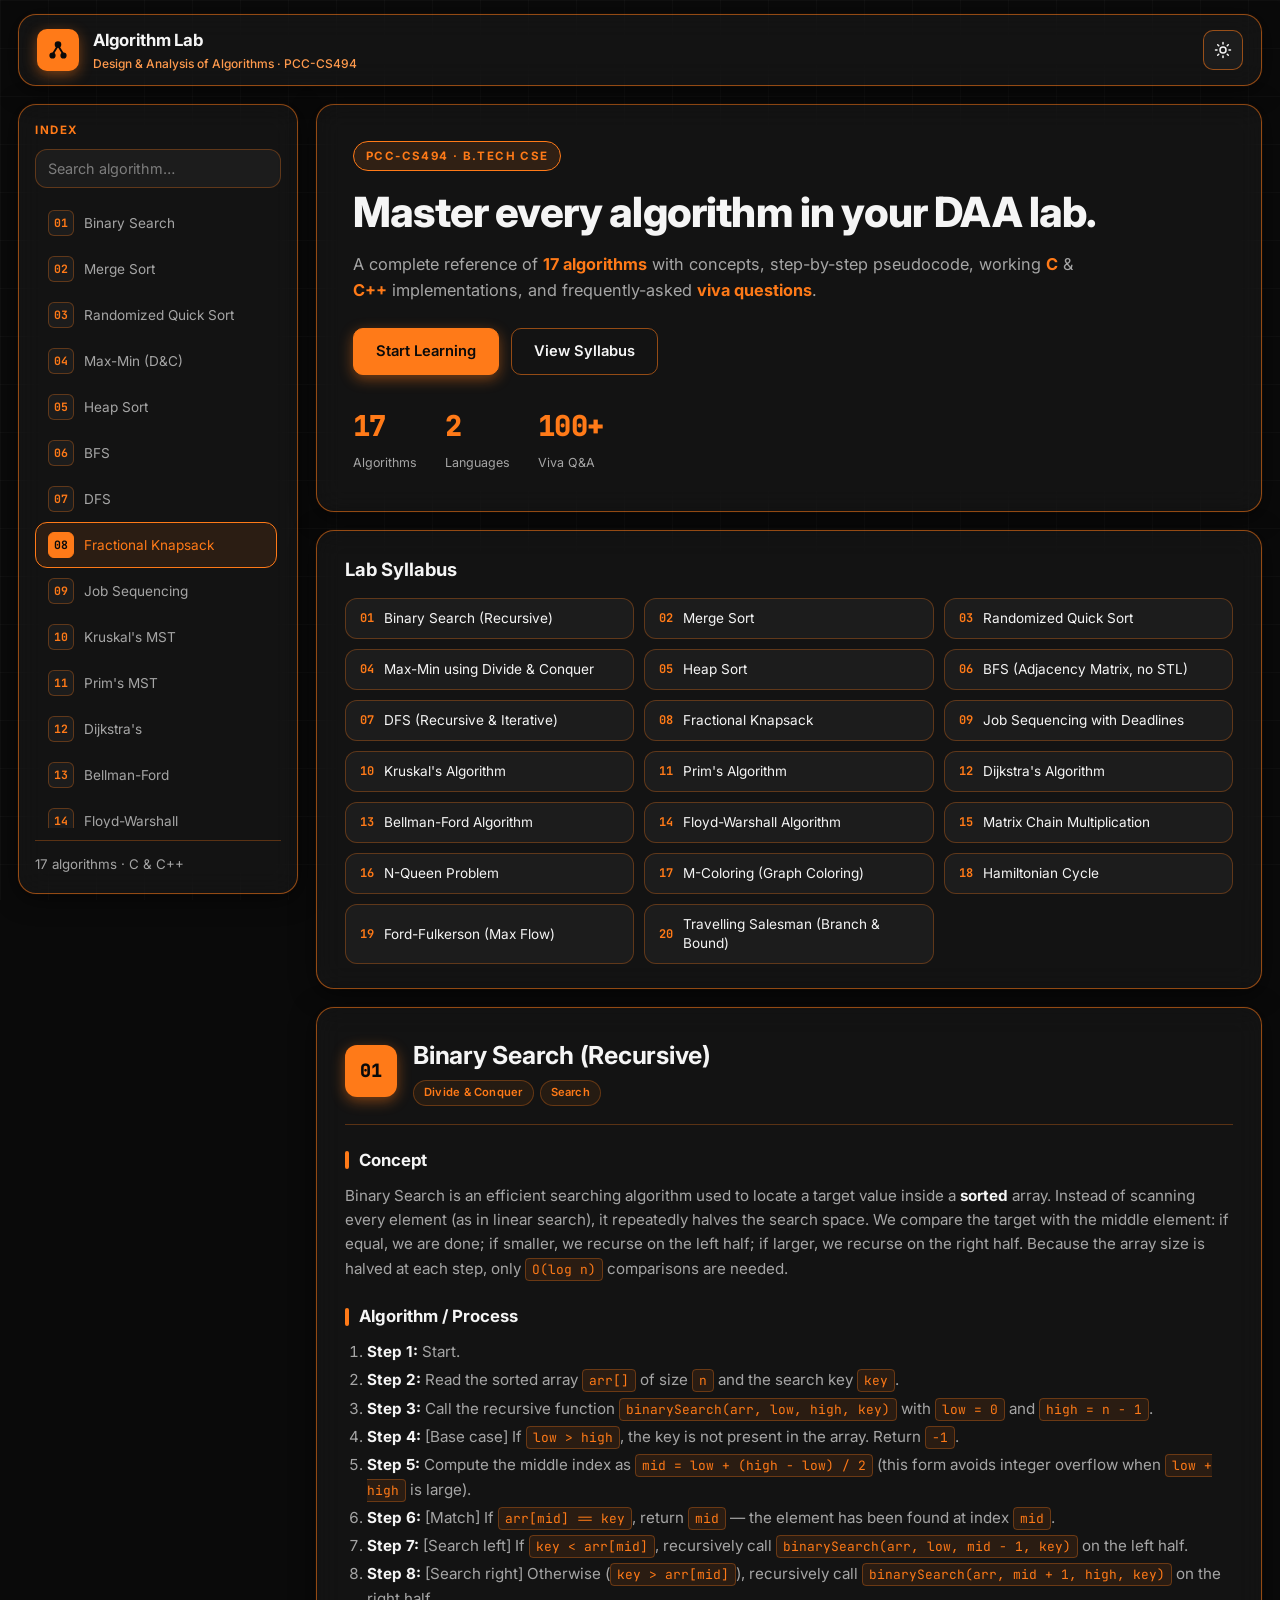
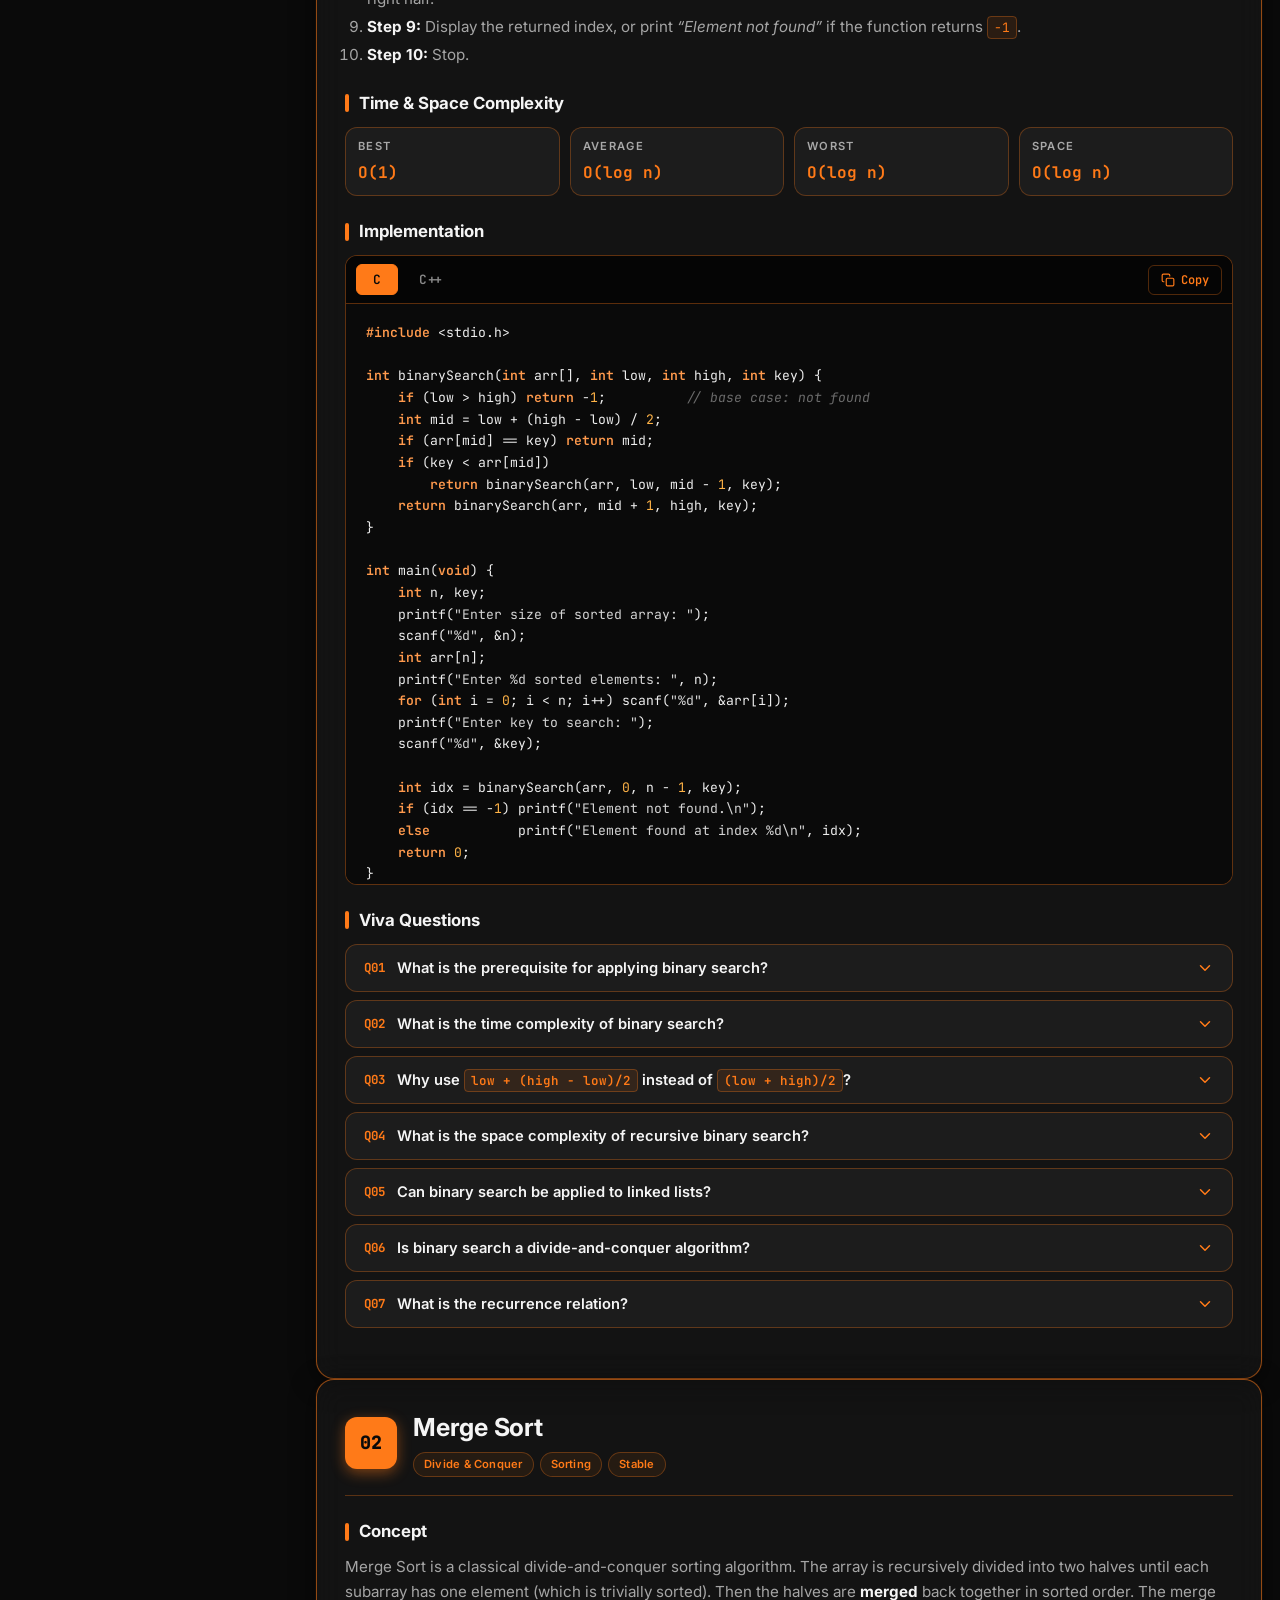
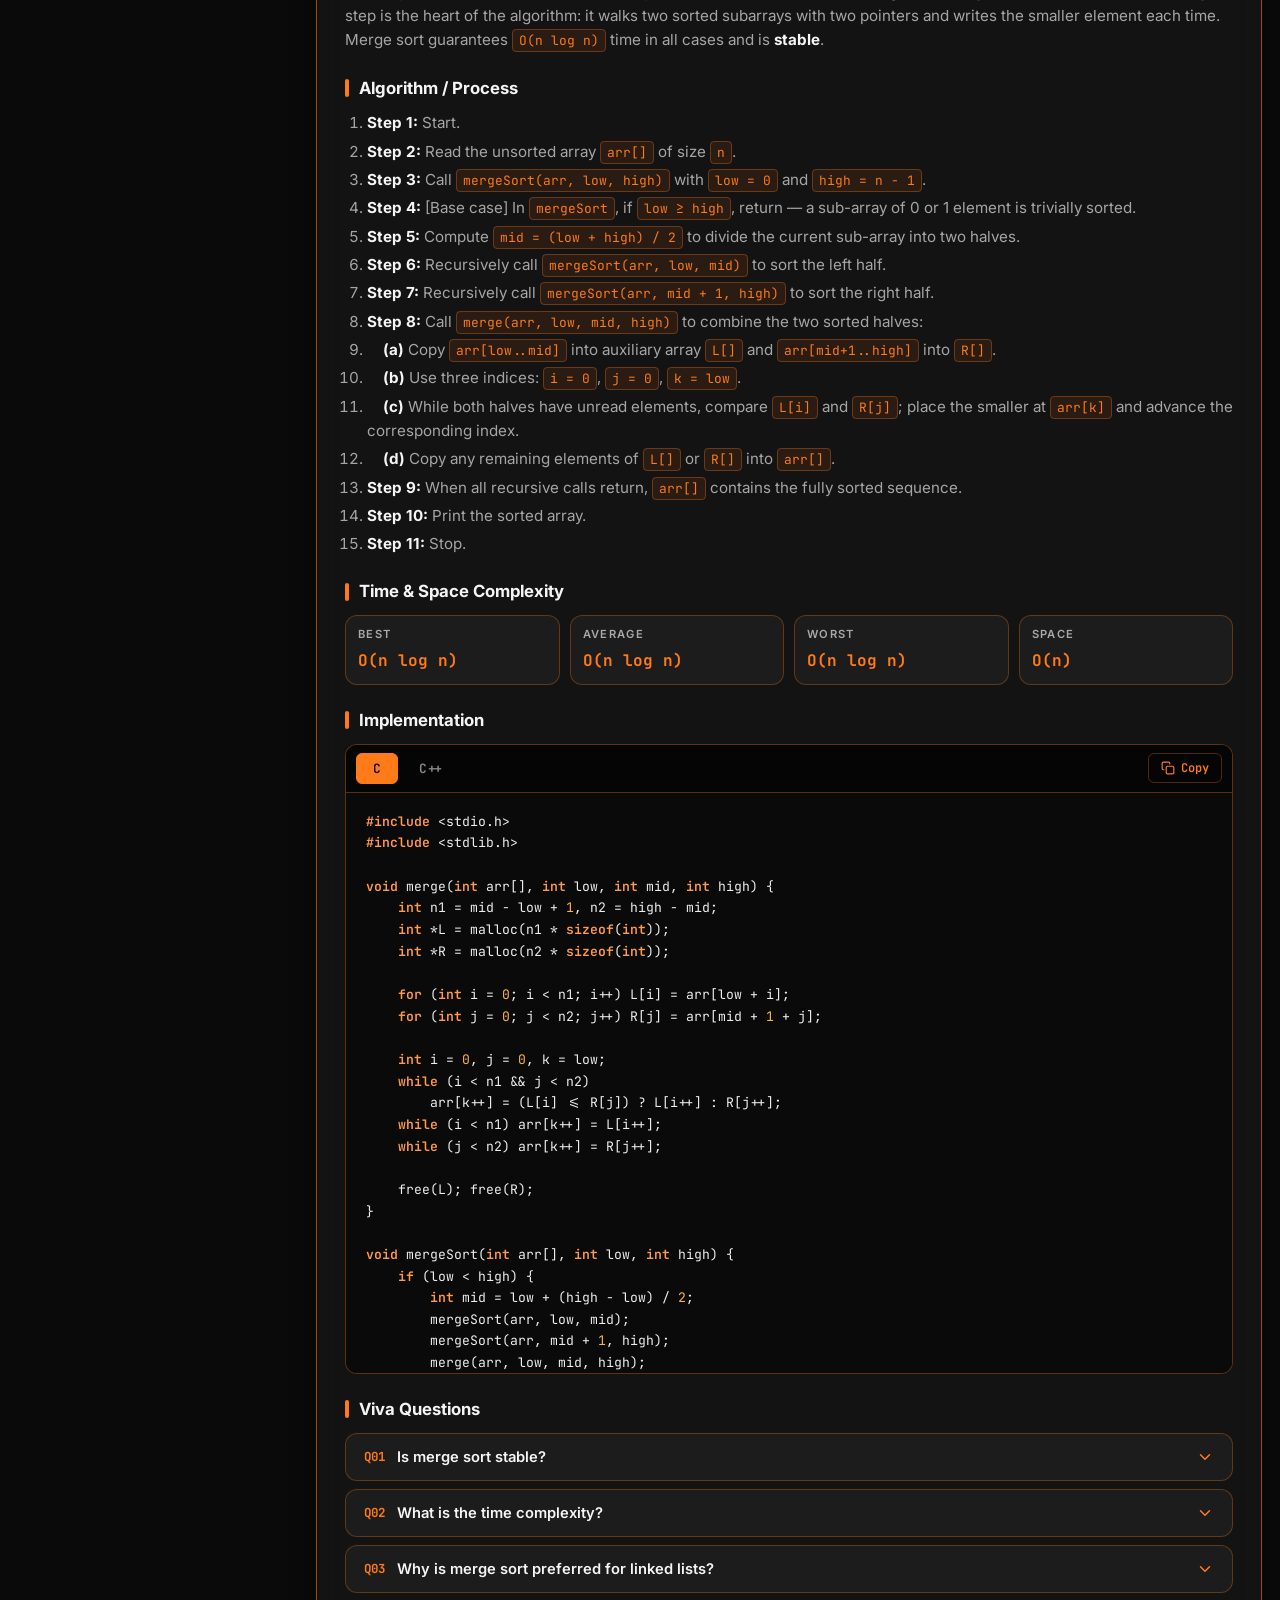
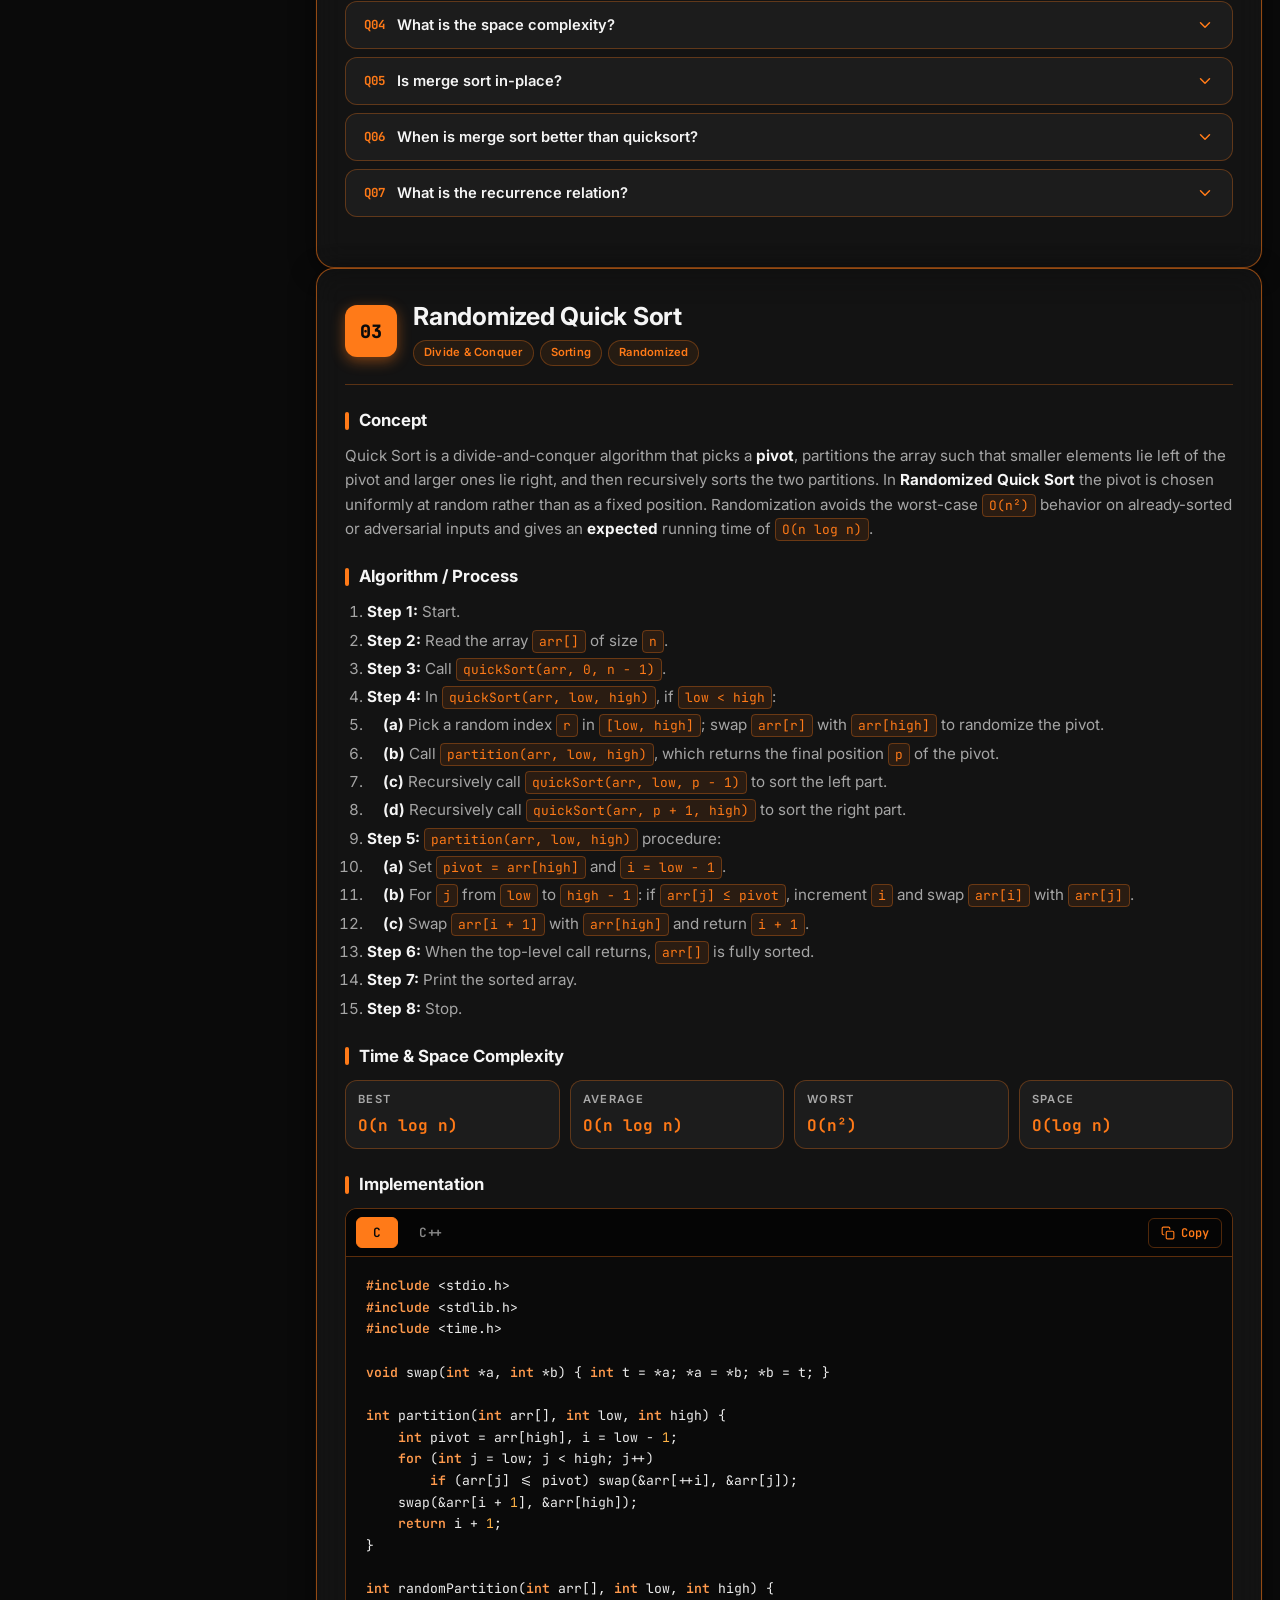
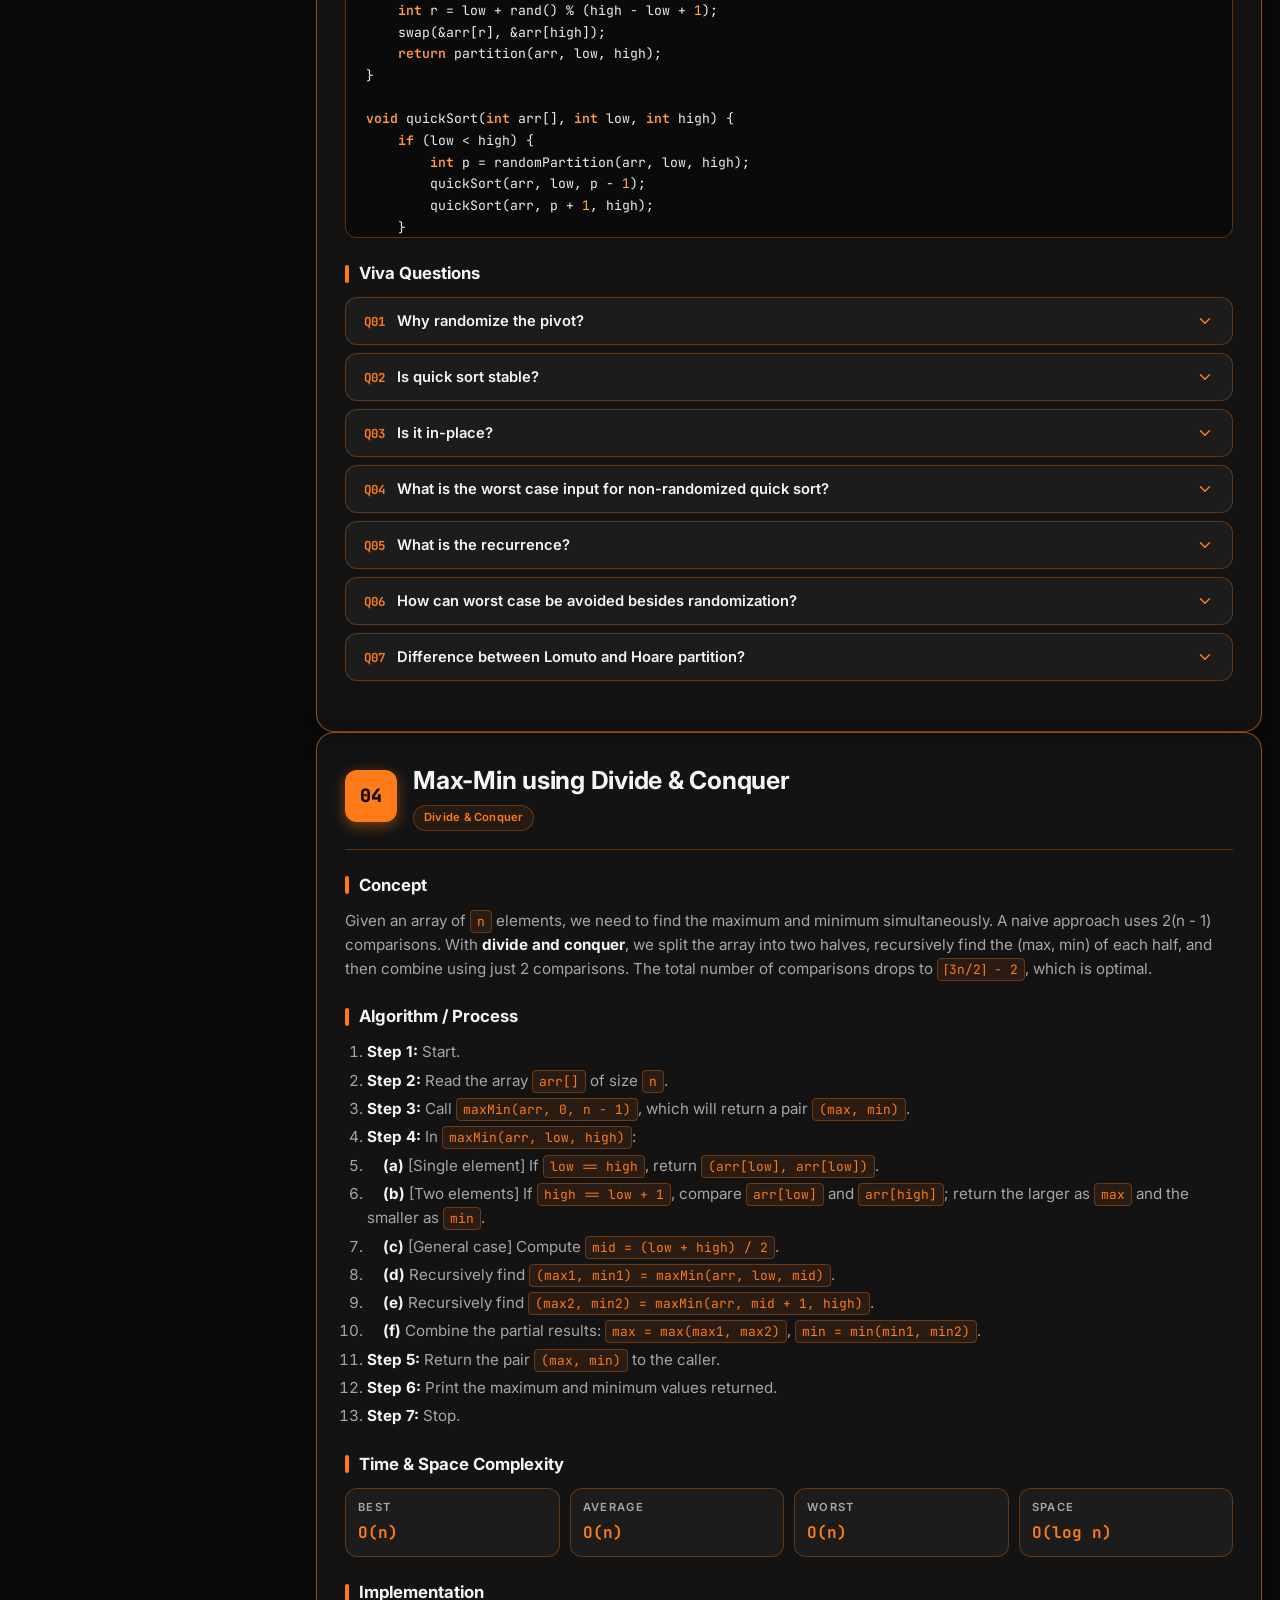
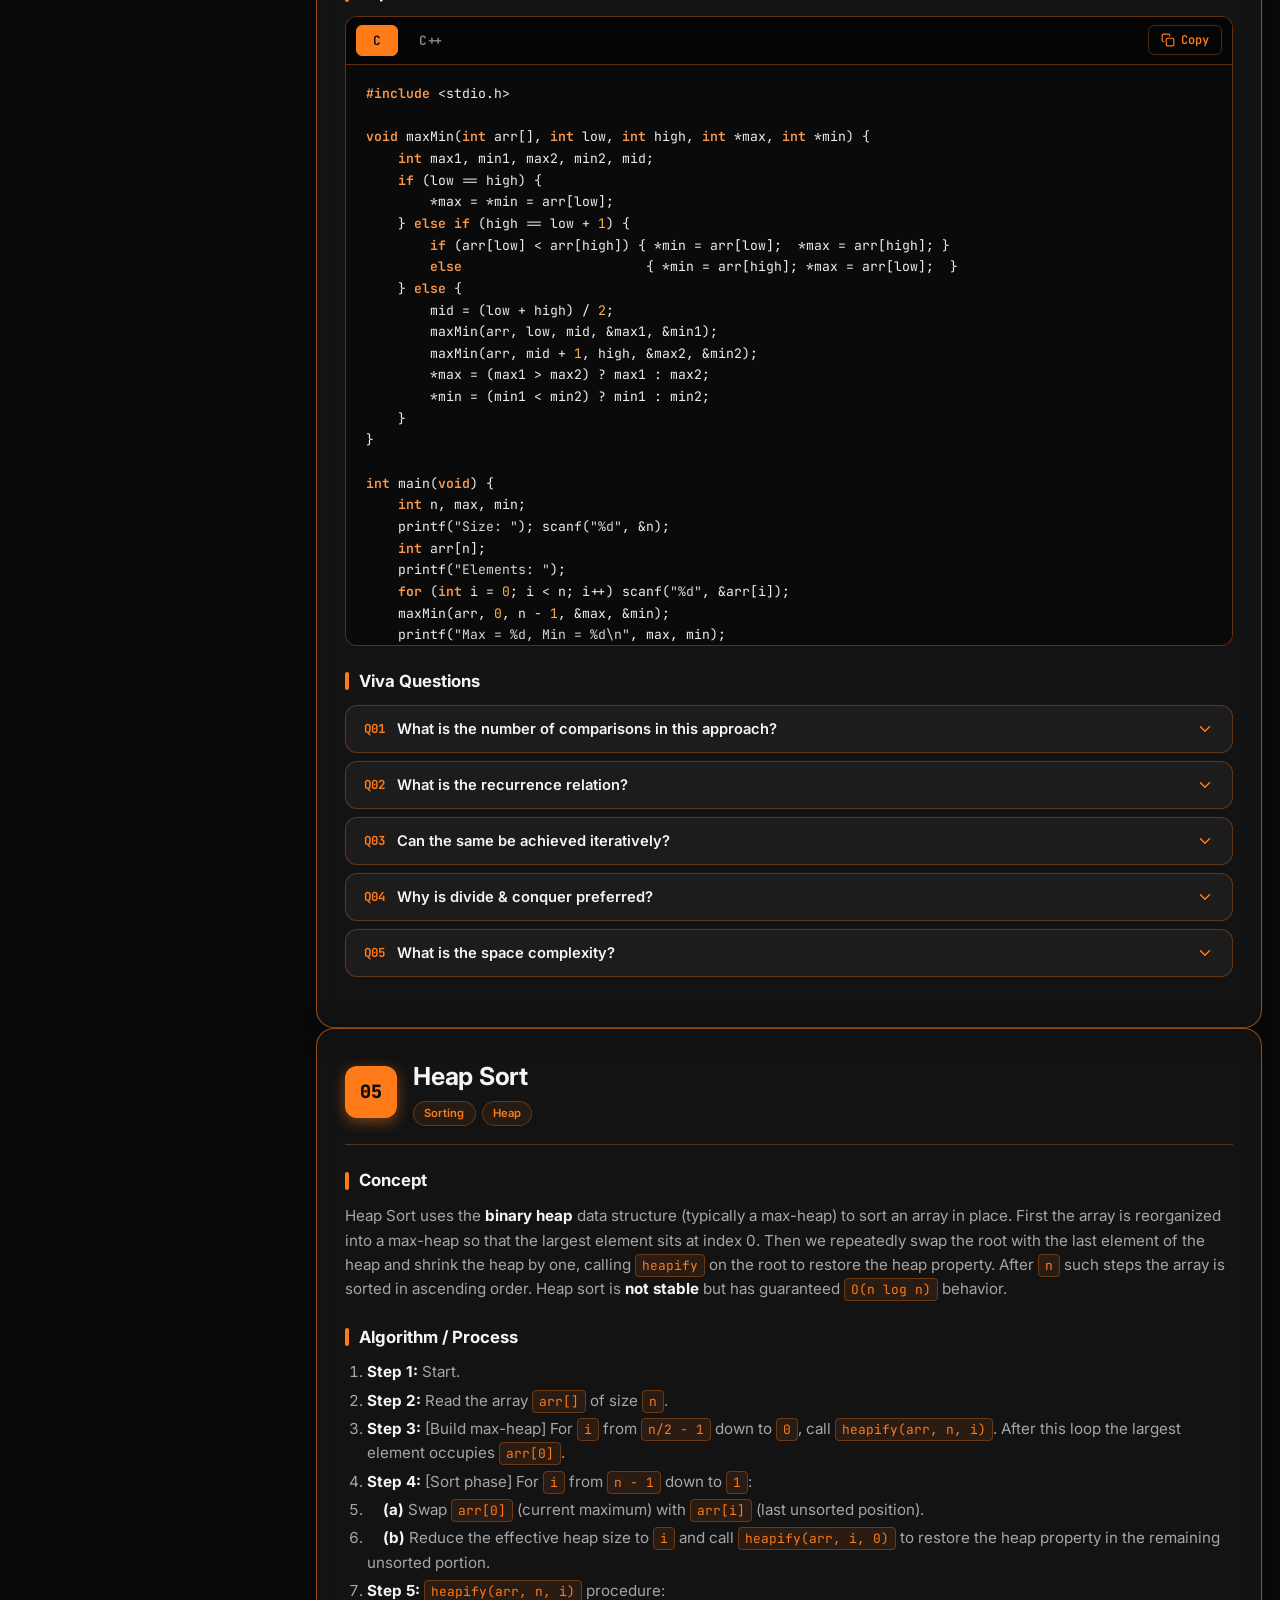
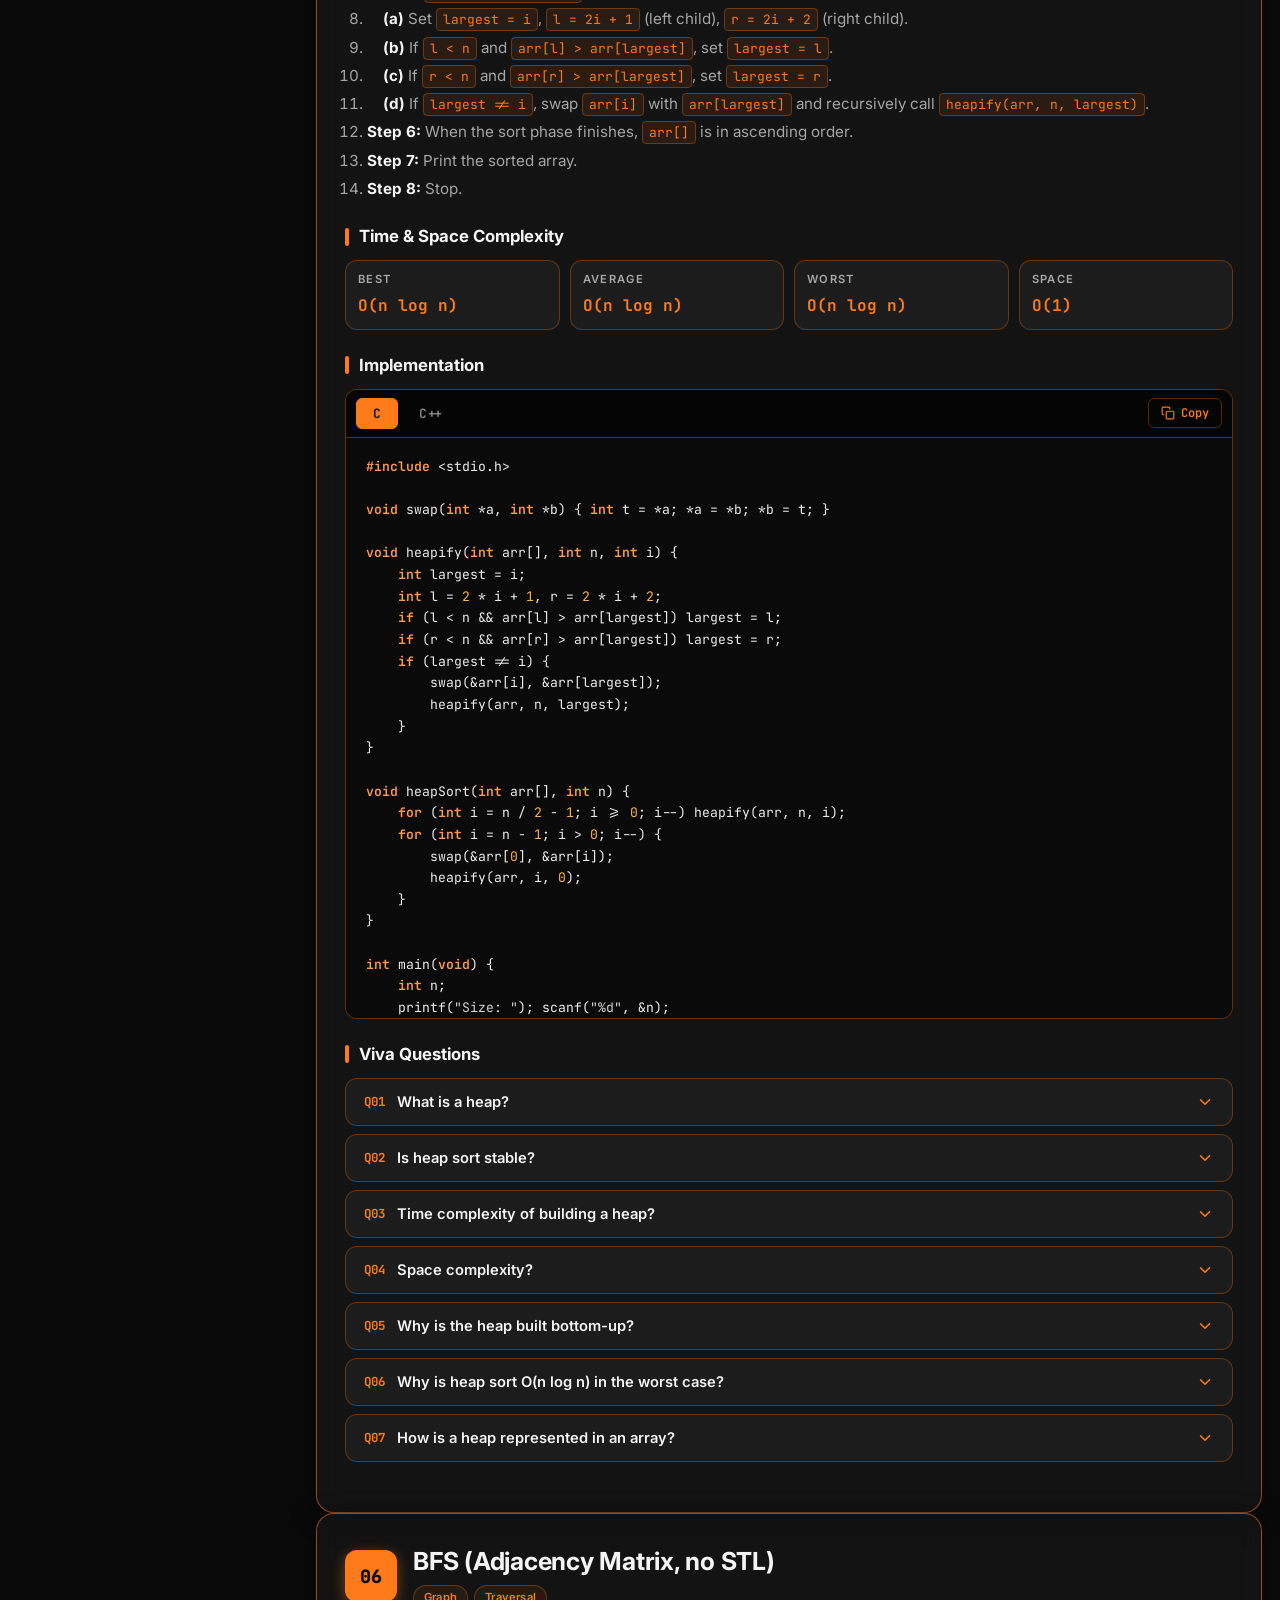
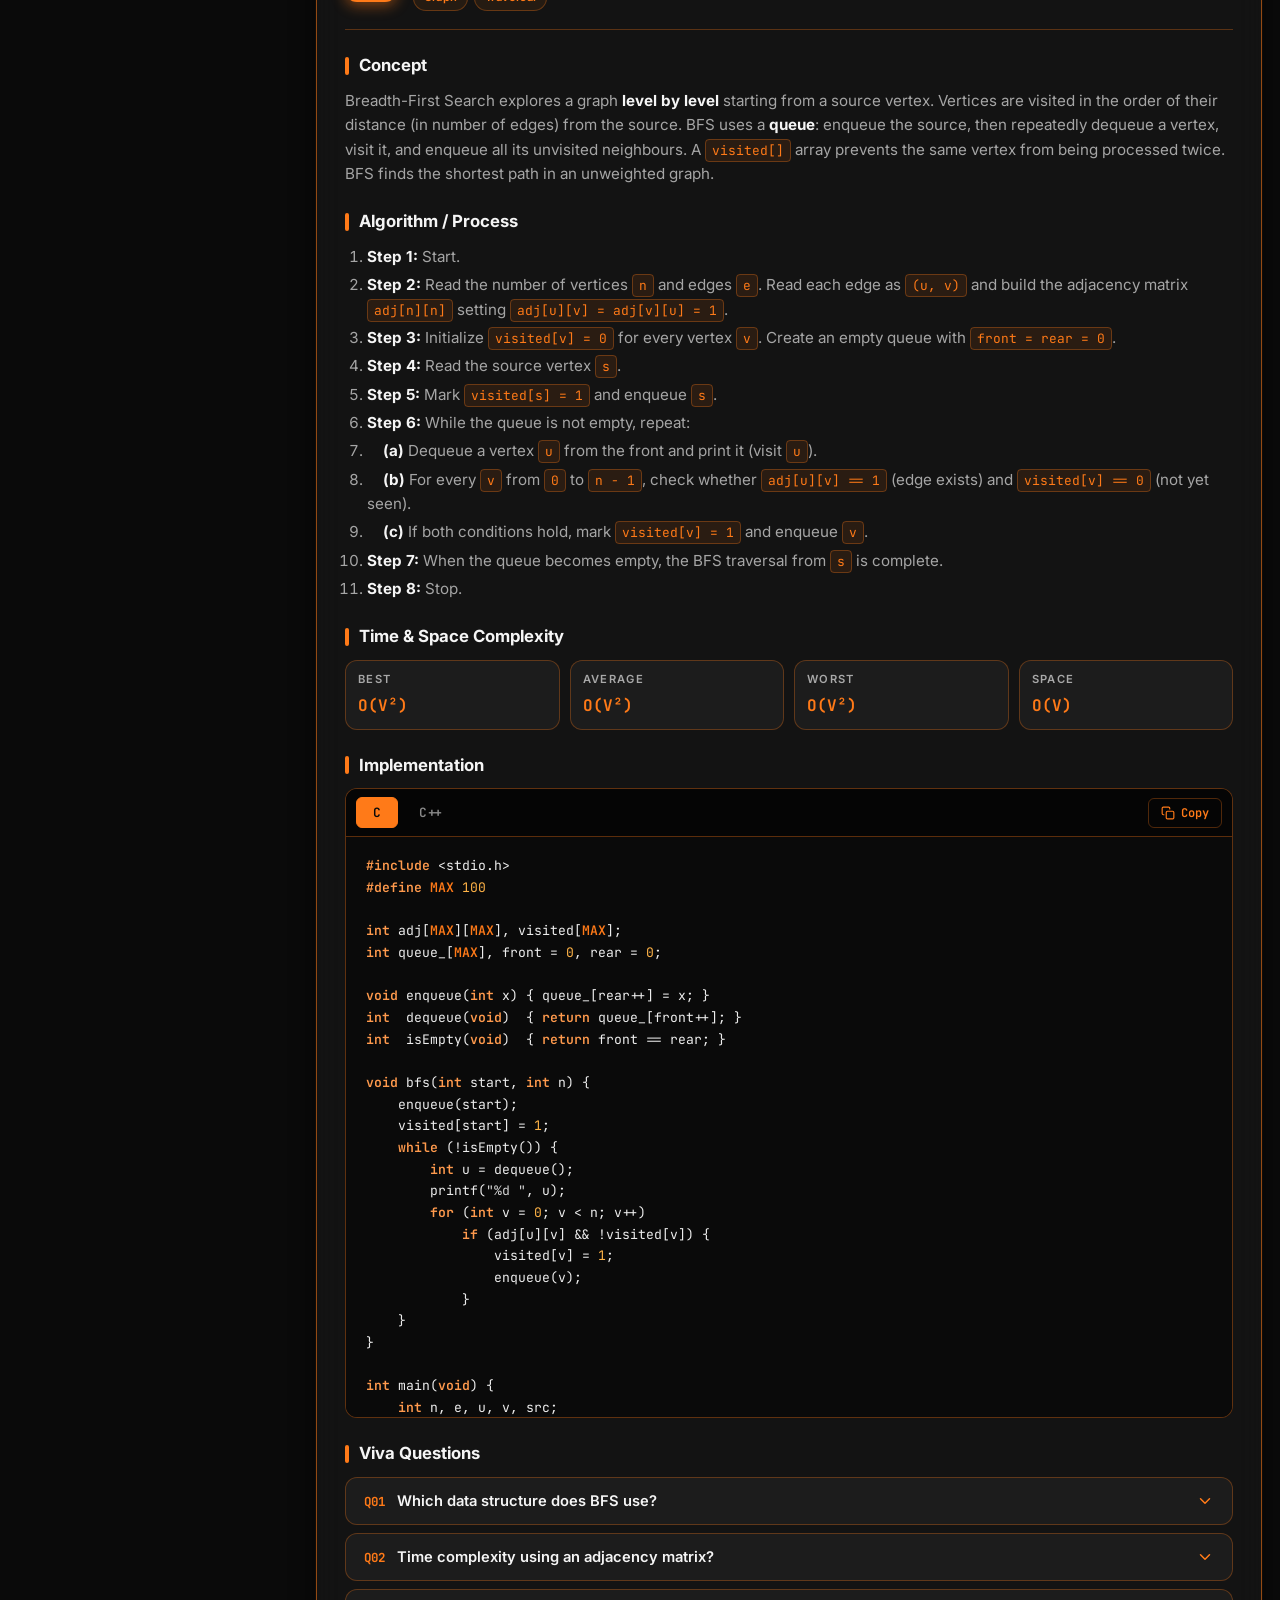
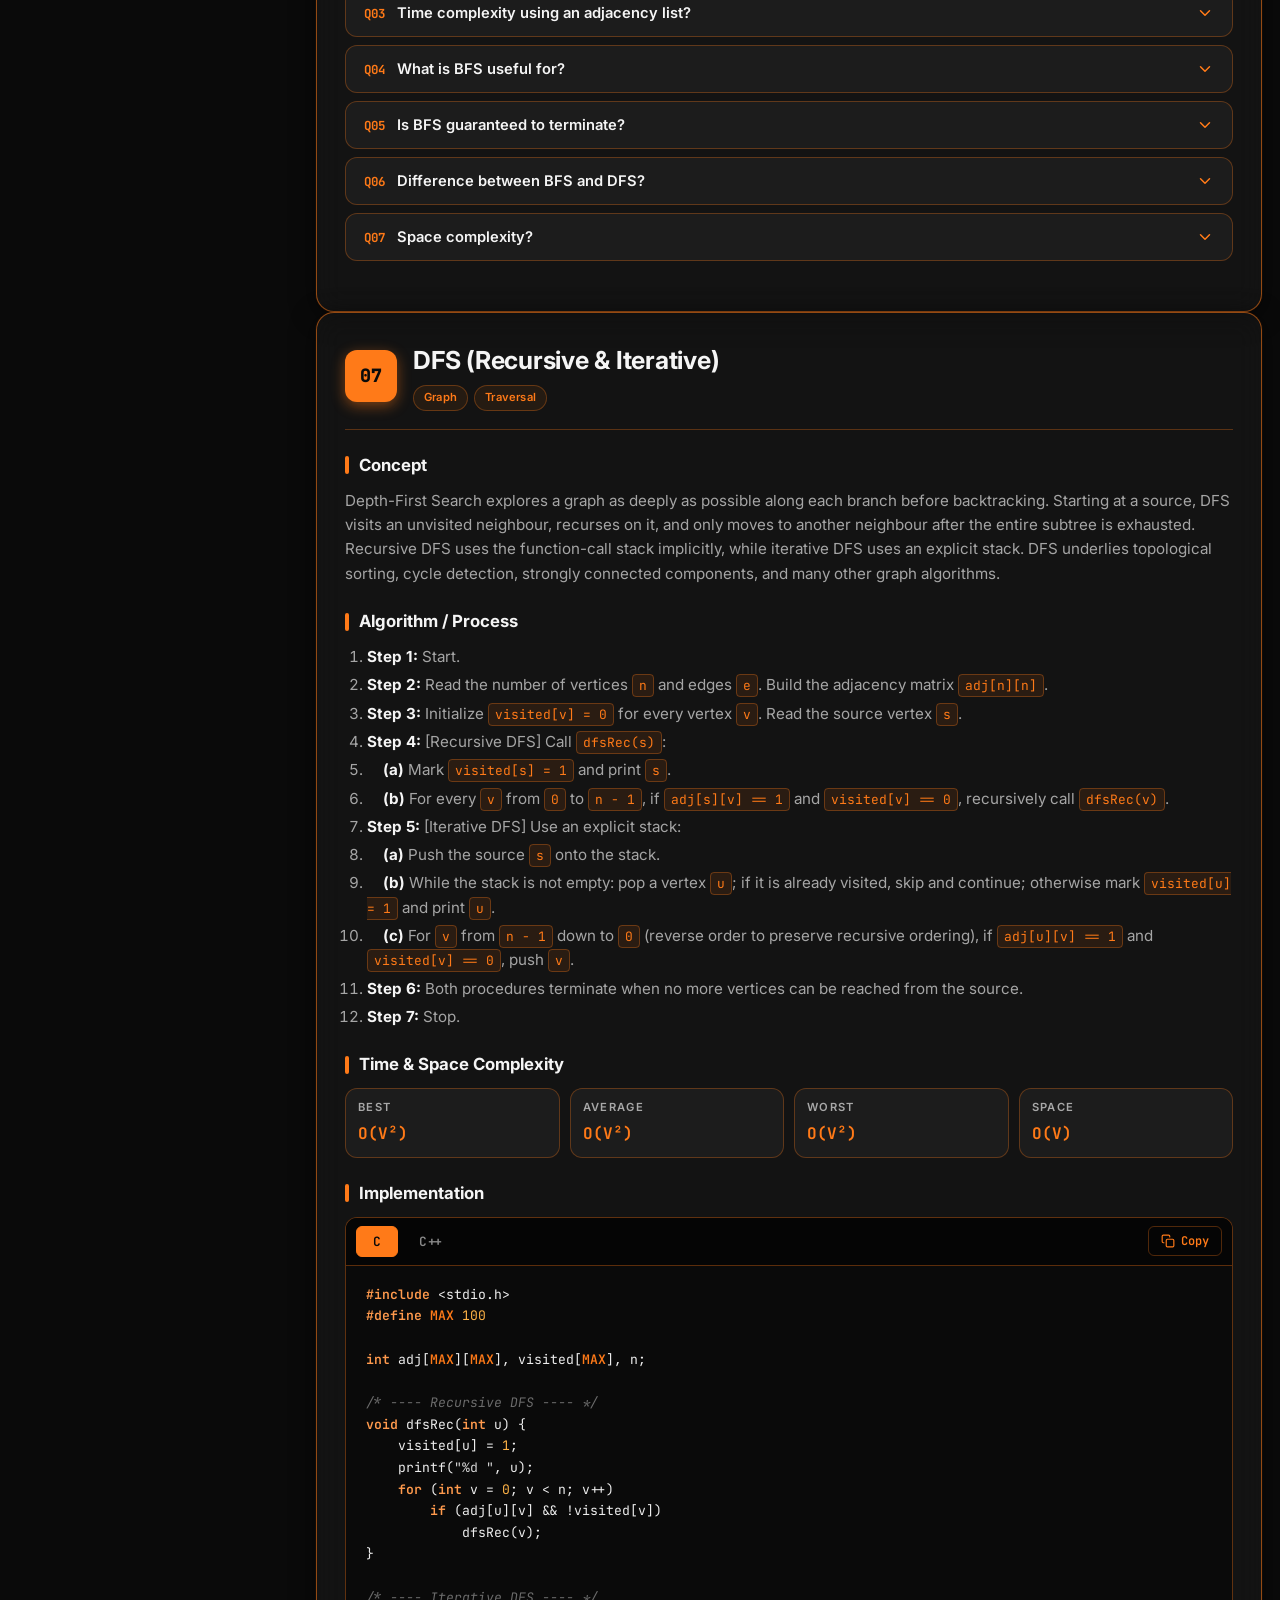
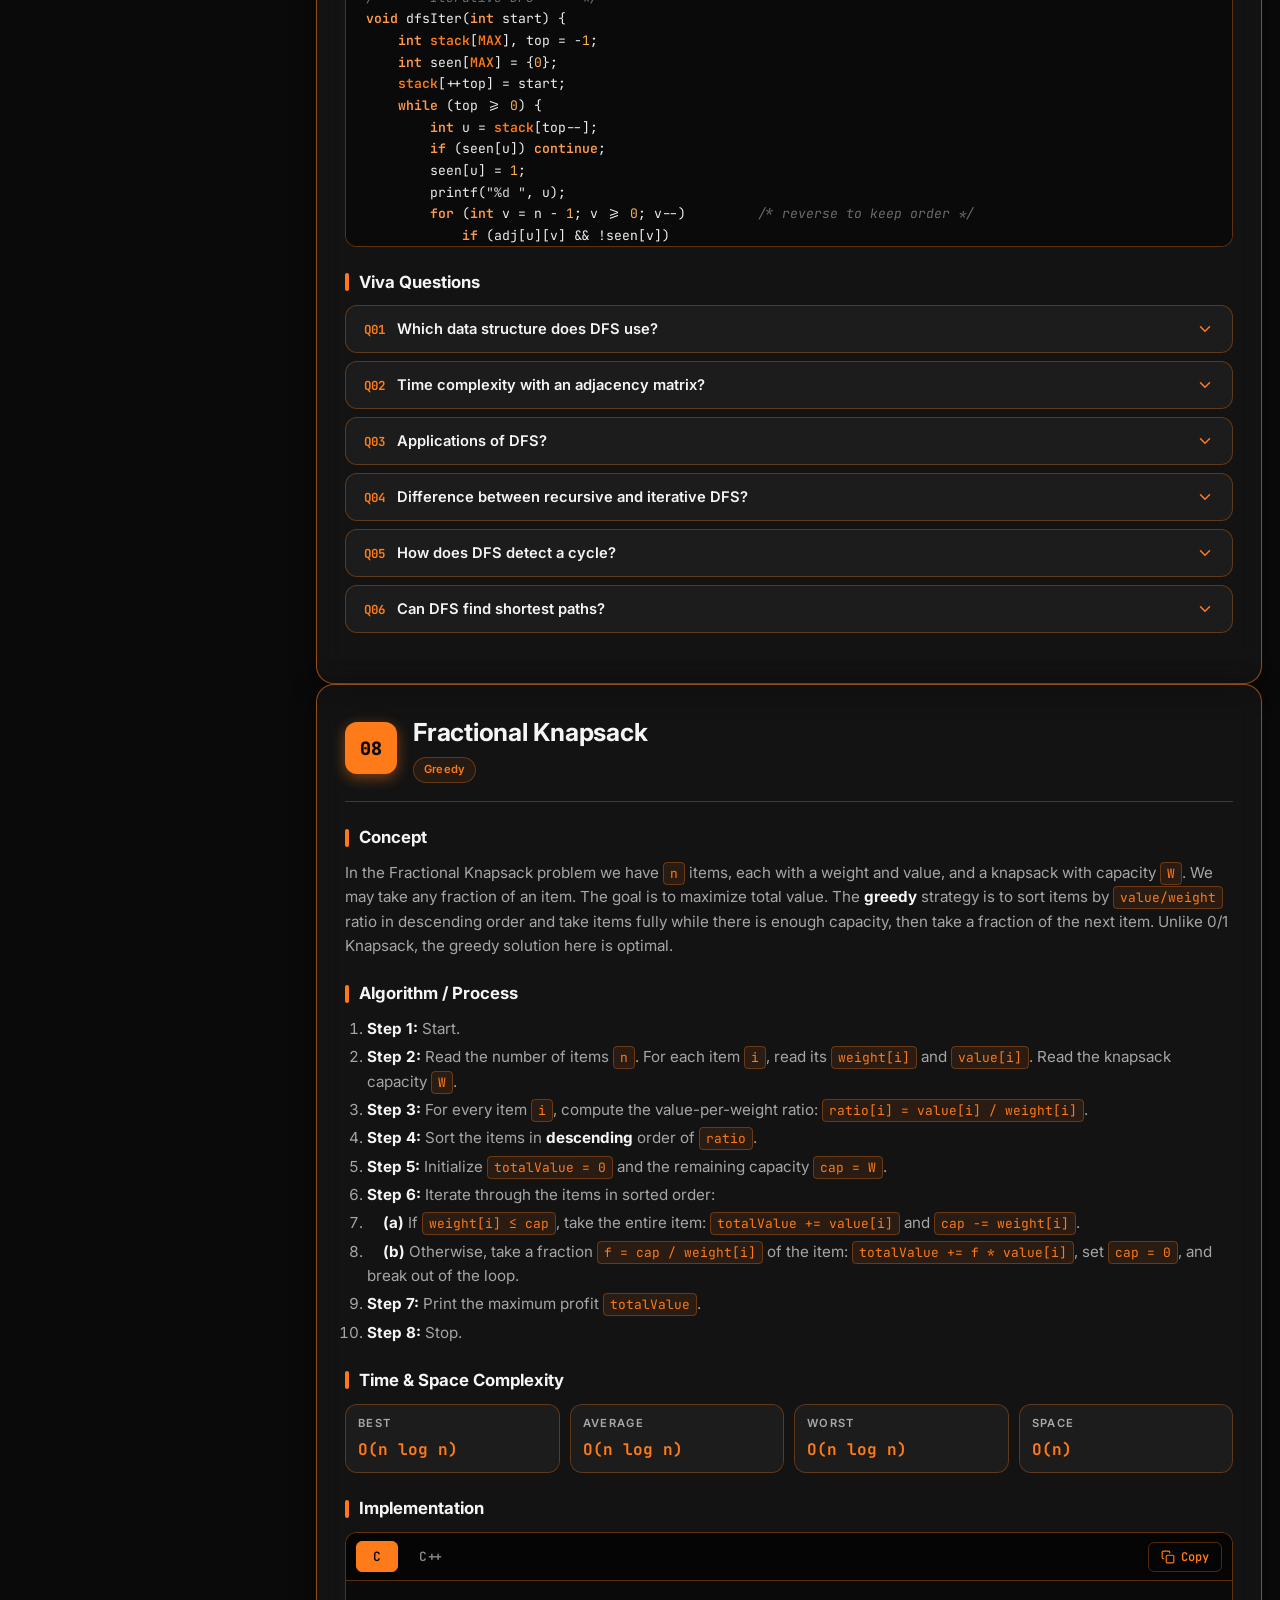
==== commit 0f17daee: "New logo added" ====
--- a/index.html
+++ b/index.html
@@ -4,7 +4,8 @@
 <meta charset="UTF-8" />
 <meta name="viewport" content="width=device-width, initial-scale=1.0" />
 <meta name="description" content="Design and Analysis of Algorithm Lab — PCC-CS494. Complete C and C++ implementations with concepts, algorithms, and viva questions." />
-<title>Algorithm Lab — DAA (PCC-CS494)</title>
+<title>DAA (PCC-CS494)</title>
+<link rel="icon" type="image/svg+xml" href="favicon.svg" />
 <link rel="preconnect" href="https://fonts.googleapis.com">
 <link rel="preconnect" href="https://fonts.gstatic.com" crossorigin>
 <link href="https://fonts.googleapis.com/css2?family=Inter:wght@300;400;500;600;700;800&family=JetBrains+Mono:wght@400;500;600&display=swap" rel="stylesheet">
@@ -25,7 +26,12 @@
 <header class="topbar glass">
   <div class="brand">
     <div class="logo">
-      <svg viewBox="0 0 24 24" fill="none" stroke="currentColor" stroke-width="2" stroke-linecap="round" stroke-linejoin="round"><path d="M4 6h16M4 12h10M4 18h16"/><circle cx="19" cy="12" r="2"/></svg>
+      <svg viewBox="0 0 24 24" fill="none" stroke="currentColor" stroke-width="2" stroke-linecap="round" stroke-linejoin="round" aria-label="Algorithm Lab logo">
+        <path d="M12 7 L6 17 M12 7 L18 17"/>
+        <circle cx="12" cy="6" r="2.6" fill="currentColor"/>
+        <circle cx="6" cy="18" r="2.4" fill="currentColor"/>
+        <circle cx="18" cy="18" r="2.4" fill="currentColor"/>
+      </svg>
     </div>
     <div class="brand-text">
       <h1>Algorithm Lab</h1>
--- a/styles.css
+++ b/styles.css
@@ -751,23 +751,36 @@
   }
   .sidebar.open { transform: translateX(0); }
   .mobile-only { display: grid; }
-  .layout { padding: 14px; gap: 14px; }
   .hero { padding: 28px 22px; }
   .hero-stats { gap: 18px; }
   .algo-section { padding: 22px 18px; }
   .syllabus { padding: 20px 18px; }
-  .topbar { margin: 10px; padding: 10px 14px; }
+
+  /* Floating navbar — fixed so it survives body's overflow-x:hidden,
+     which silently kills position:sticky on most mobile browsers. */
+  .topbar {
+    position: fixed;
+    top: 10px;
+    left: 10px;
+    right: 10px;
+    margin: 0;
+    padding: 10px 14px;
+  }
+  /* Push content below the floating bar (bar height ~62px + offset). */
+  .layout { padding: 86px 14px 14px; gap: 14px; }
+  .sidebar { top: 0; }
+  .algo-section { scroll-margin-top: 86px; }
 }
 
 @media (max-width: 560px) {
-  .layout { padding: 10px; gap: 12px; }
+  .layout { padding: 78px 10px 10px; gap: 12px; }
   .brand-text span { display: none; }
   .brand h1 { font-size: .95rem; }
   .hero { padding: 22px 16px; }
   .hero h2 { font-size: 1.5rem; }
   .hero p { font-size: .9rem; }
   .stat span { font-size: 1.4rem; }
-  .algo-section { padding: 18px 14px; }
+  .algo-section { padding: 18px 14px; scroll-margin-top: 78px; }
   .algo-num { width: 44px; height: 44px; font-size: 1rem; }
   .algo-title h2 { font-size: 1.05rem; }
   .code-pane pre { font-size: .74rem; padding: 14px; line-height: 1.55; }
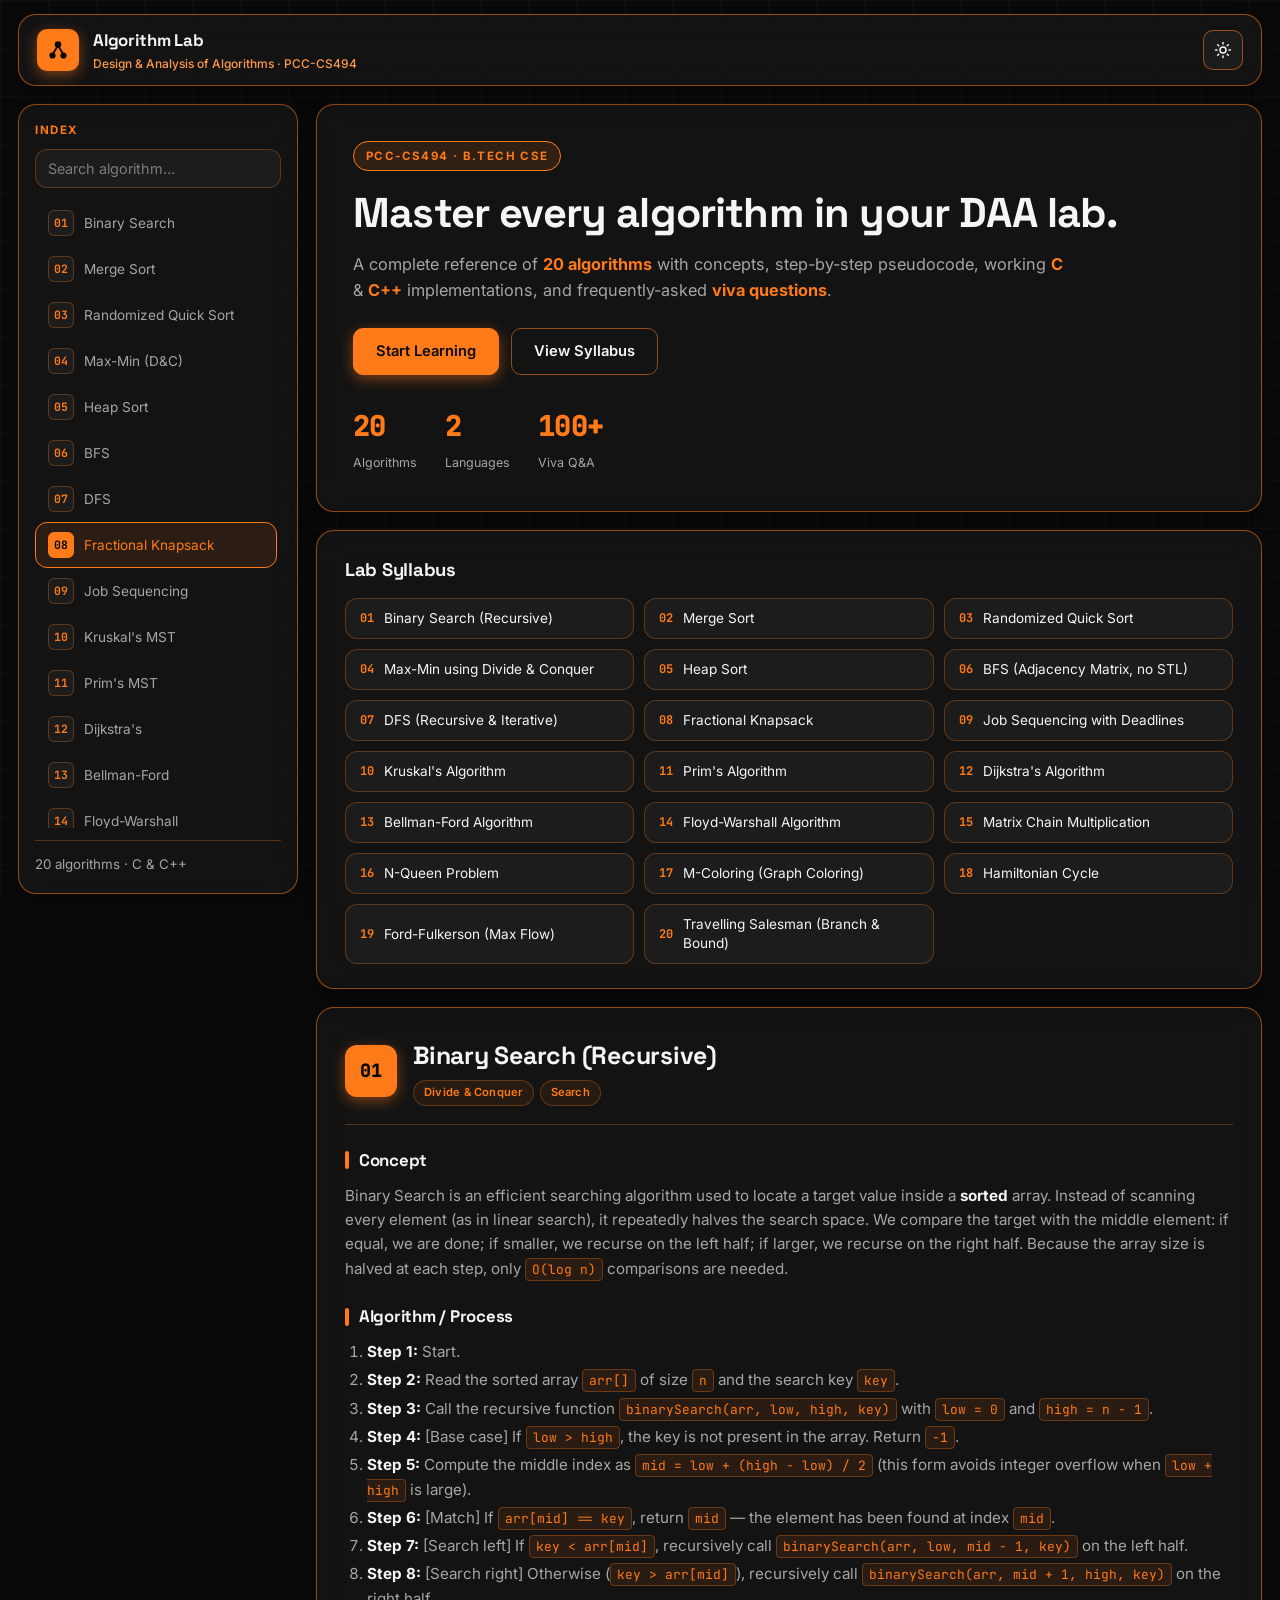
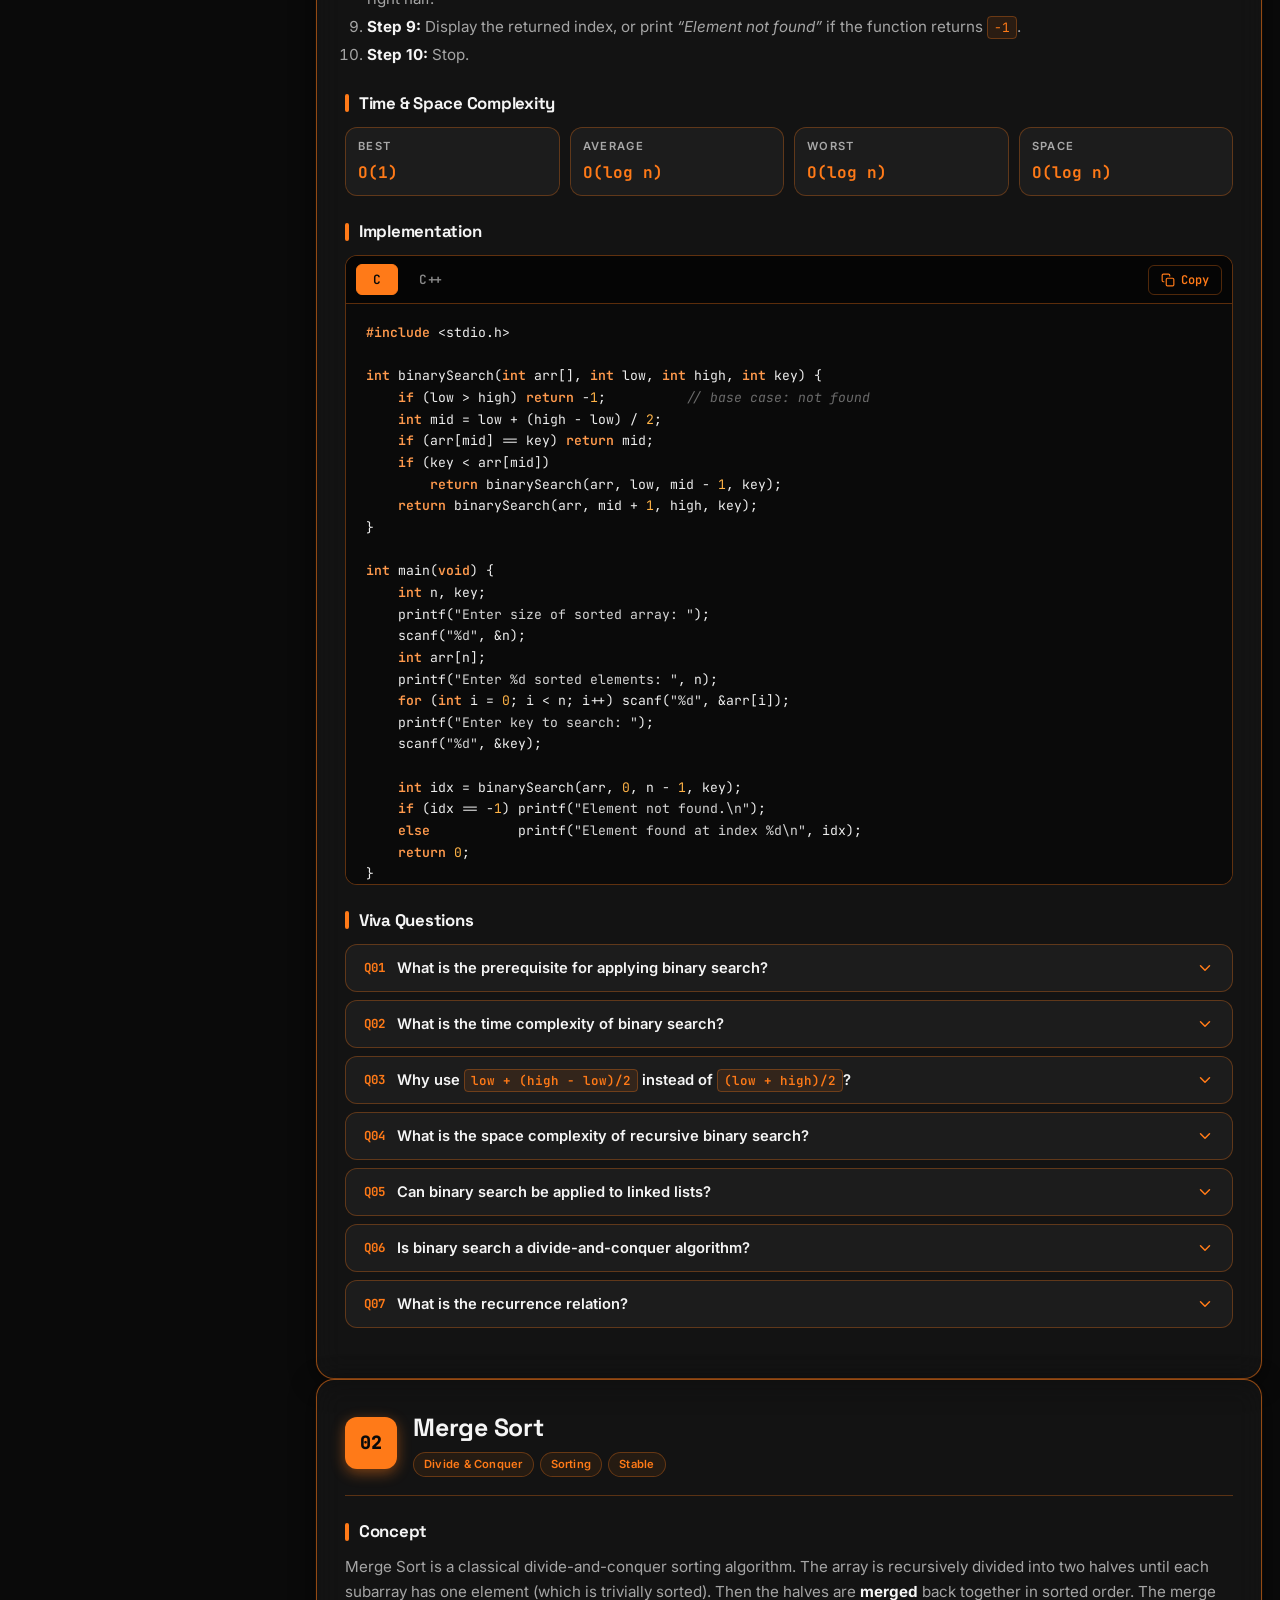
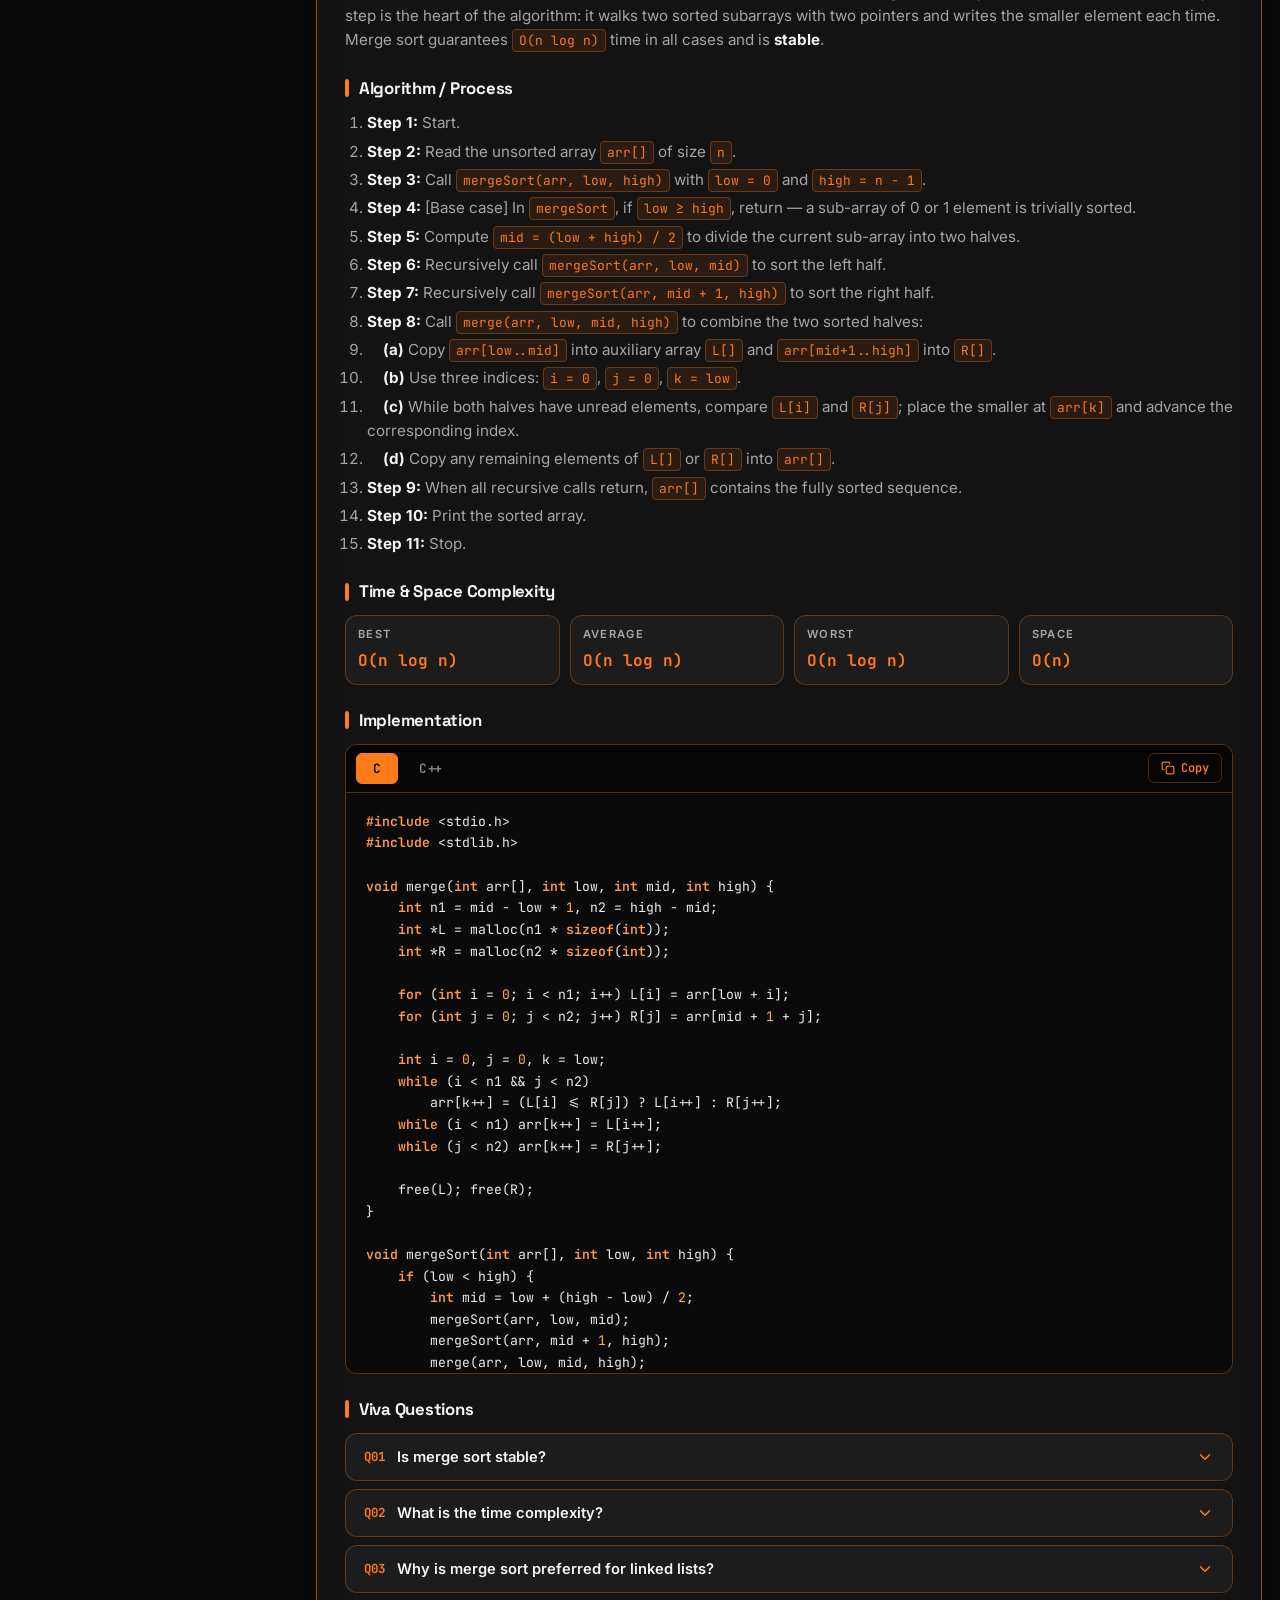
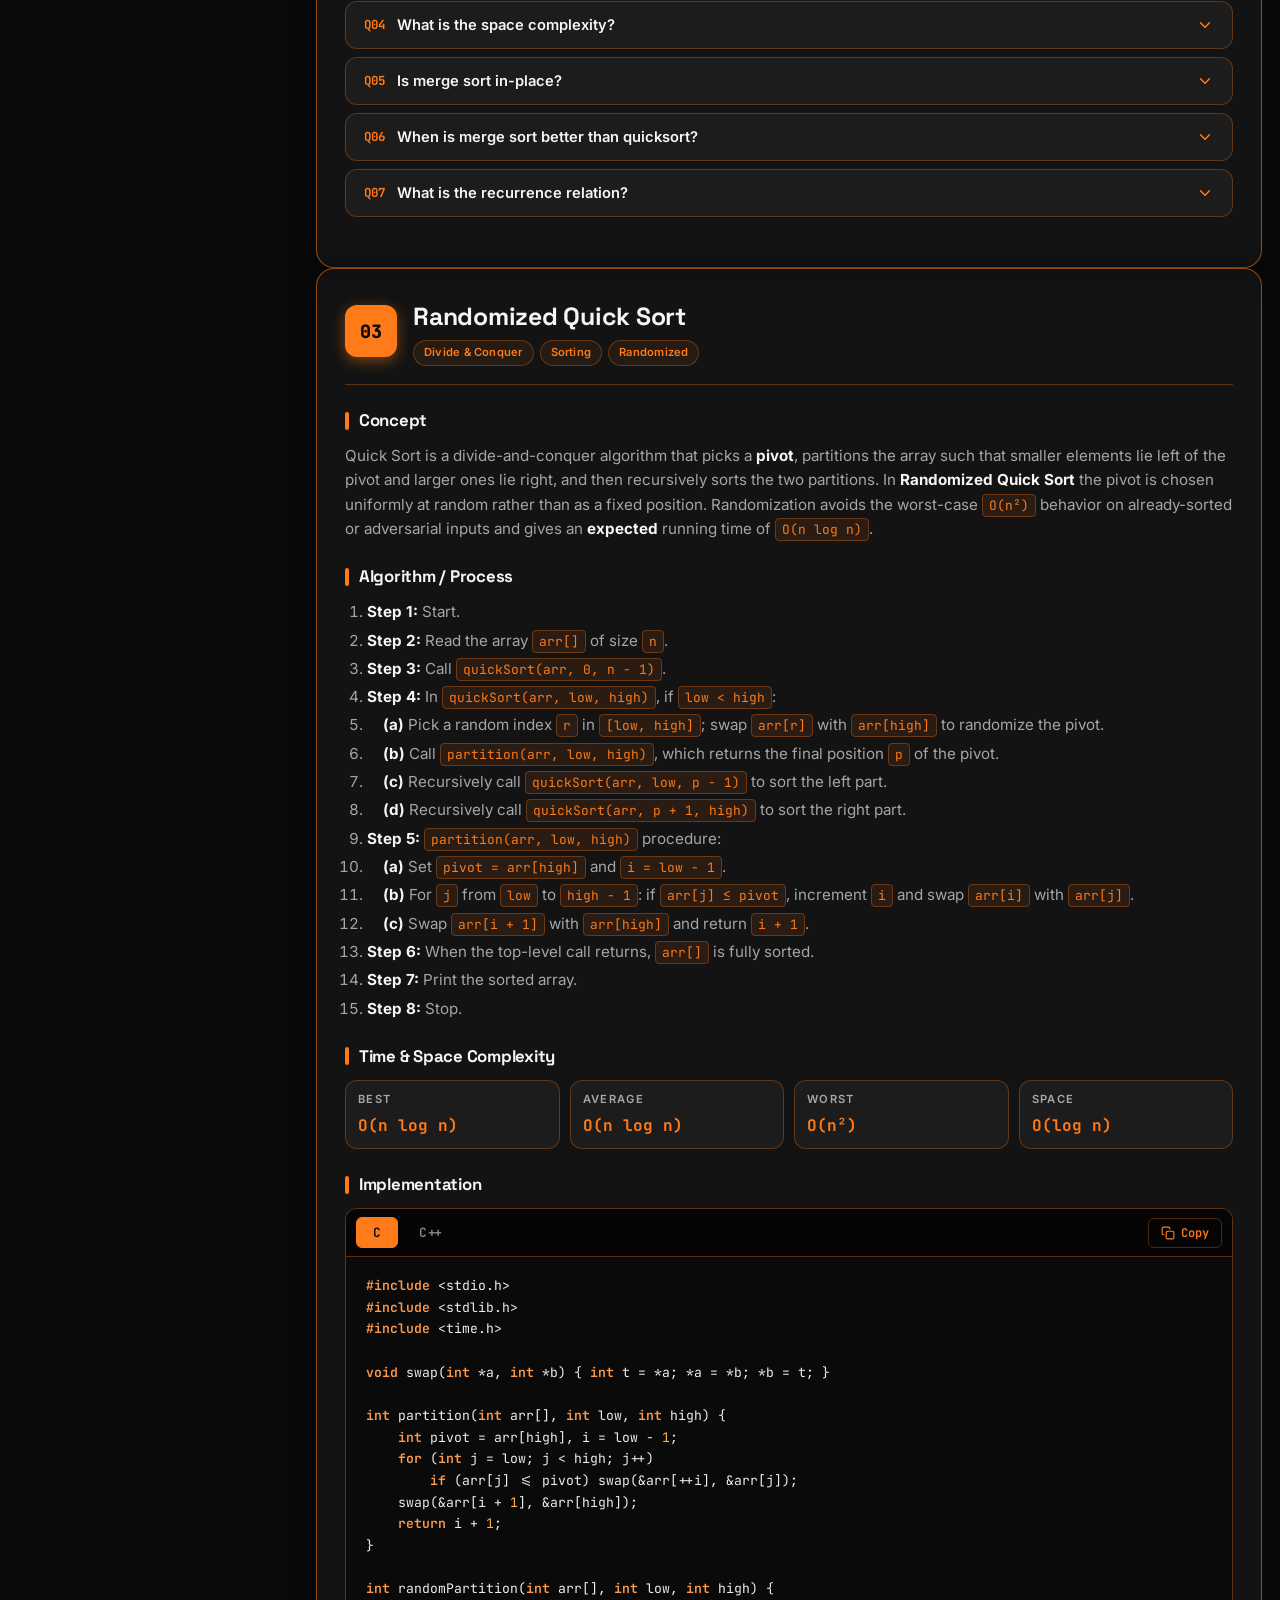
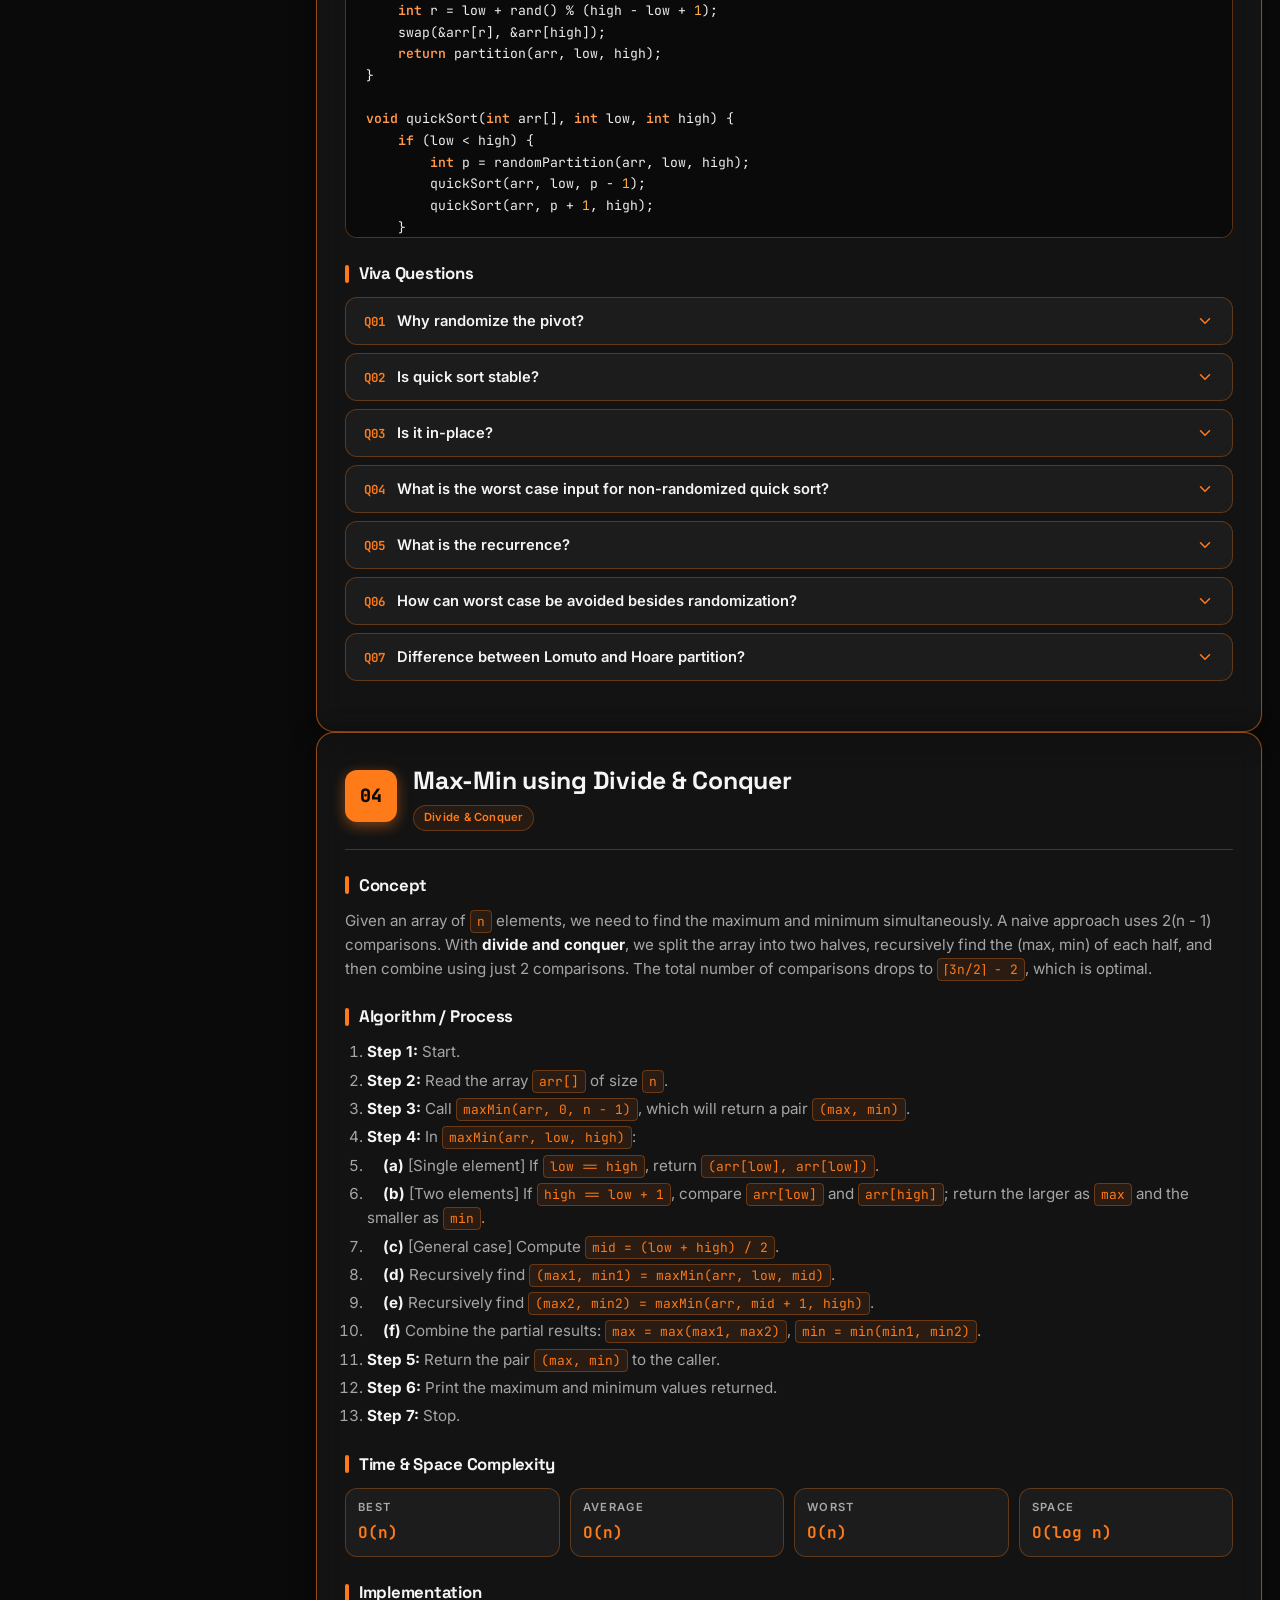
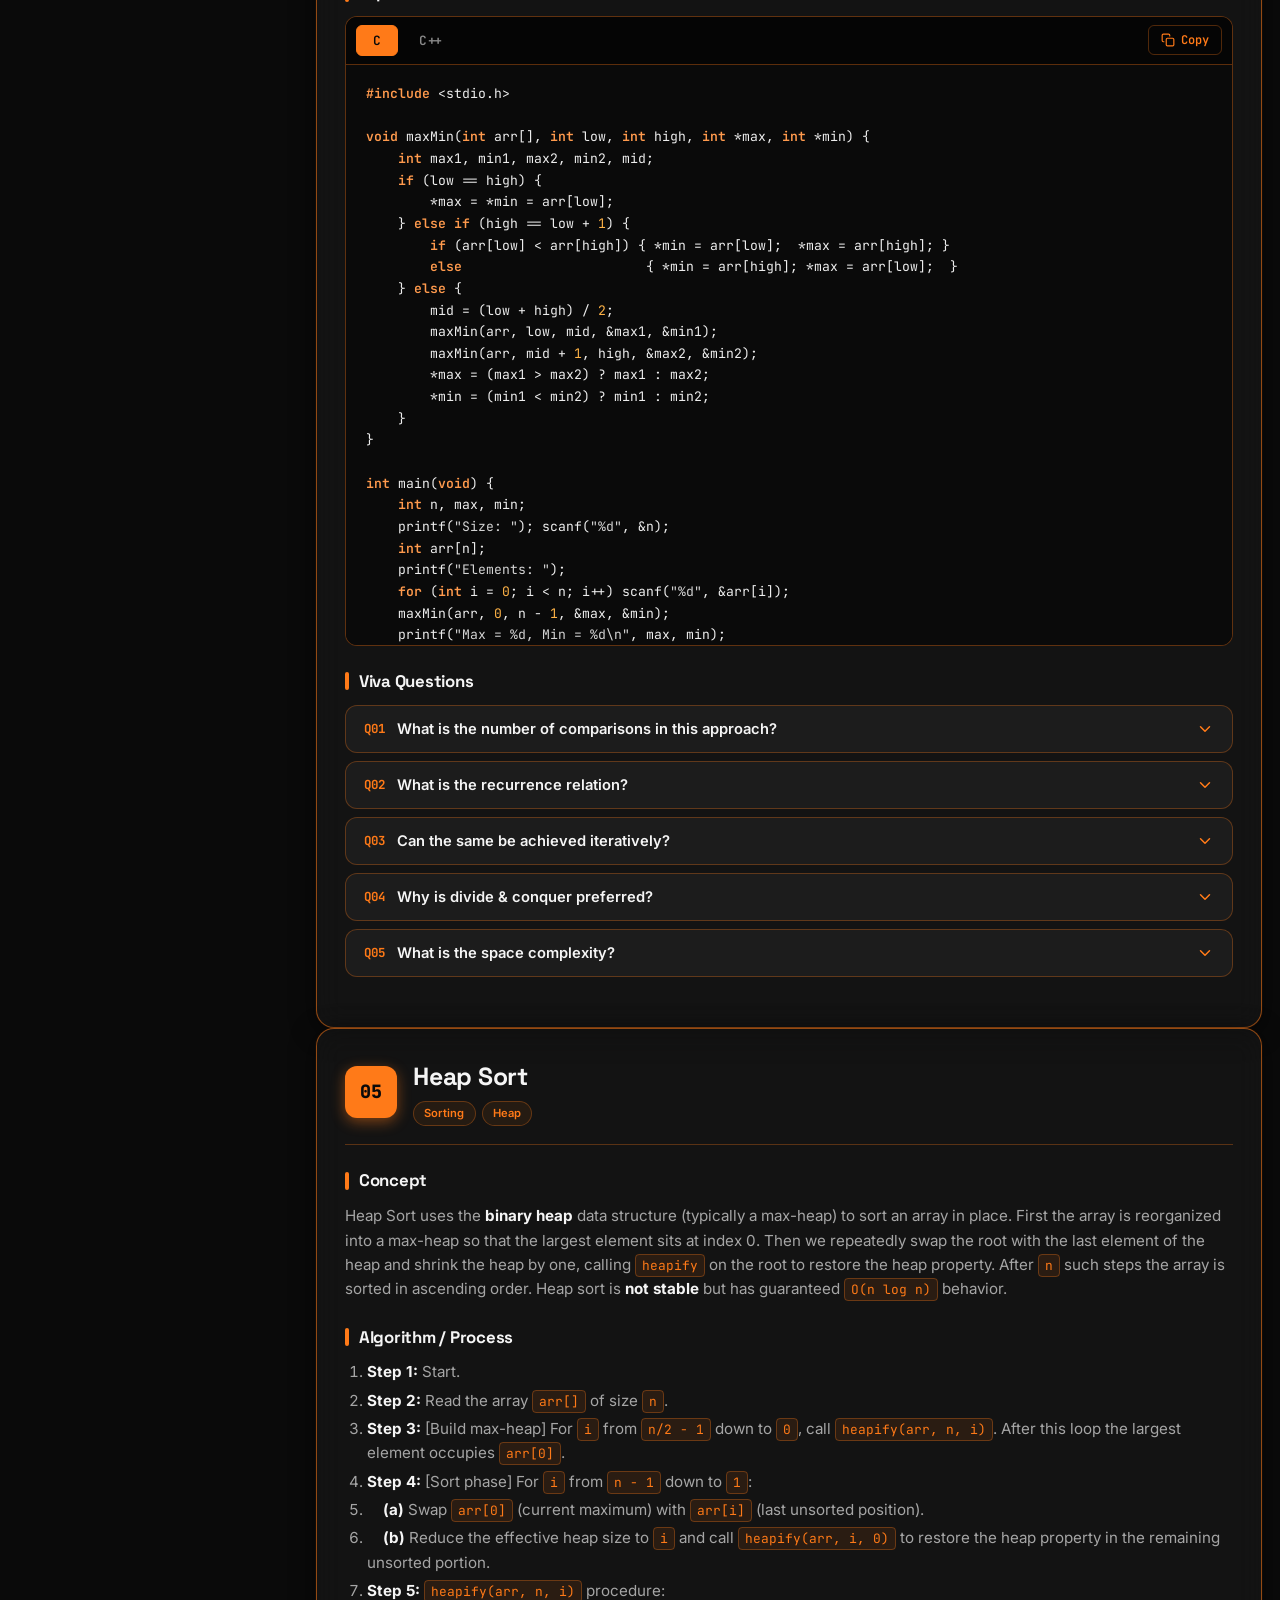
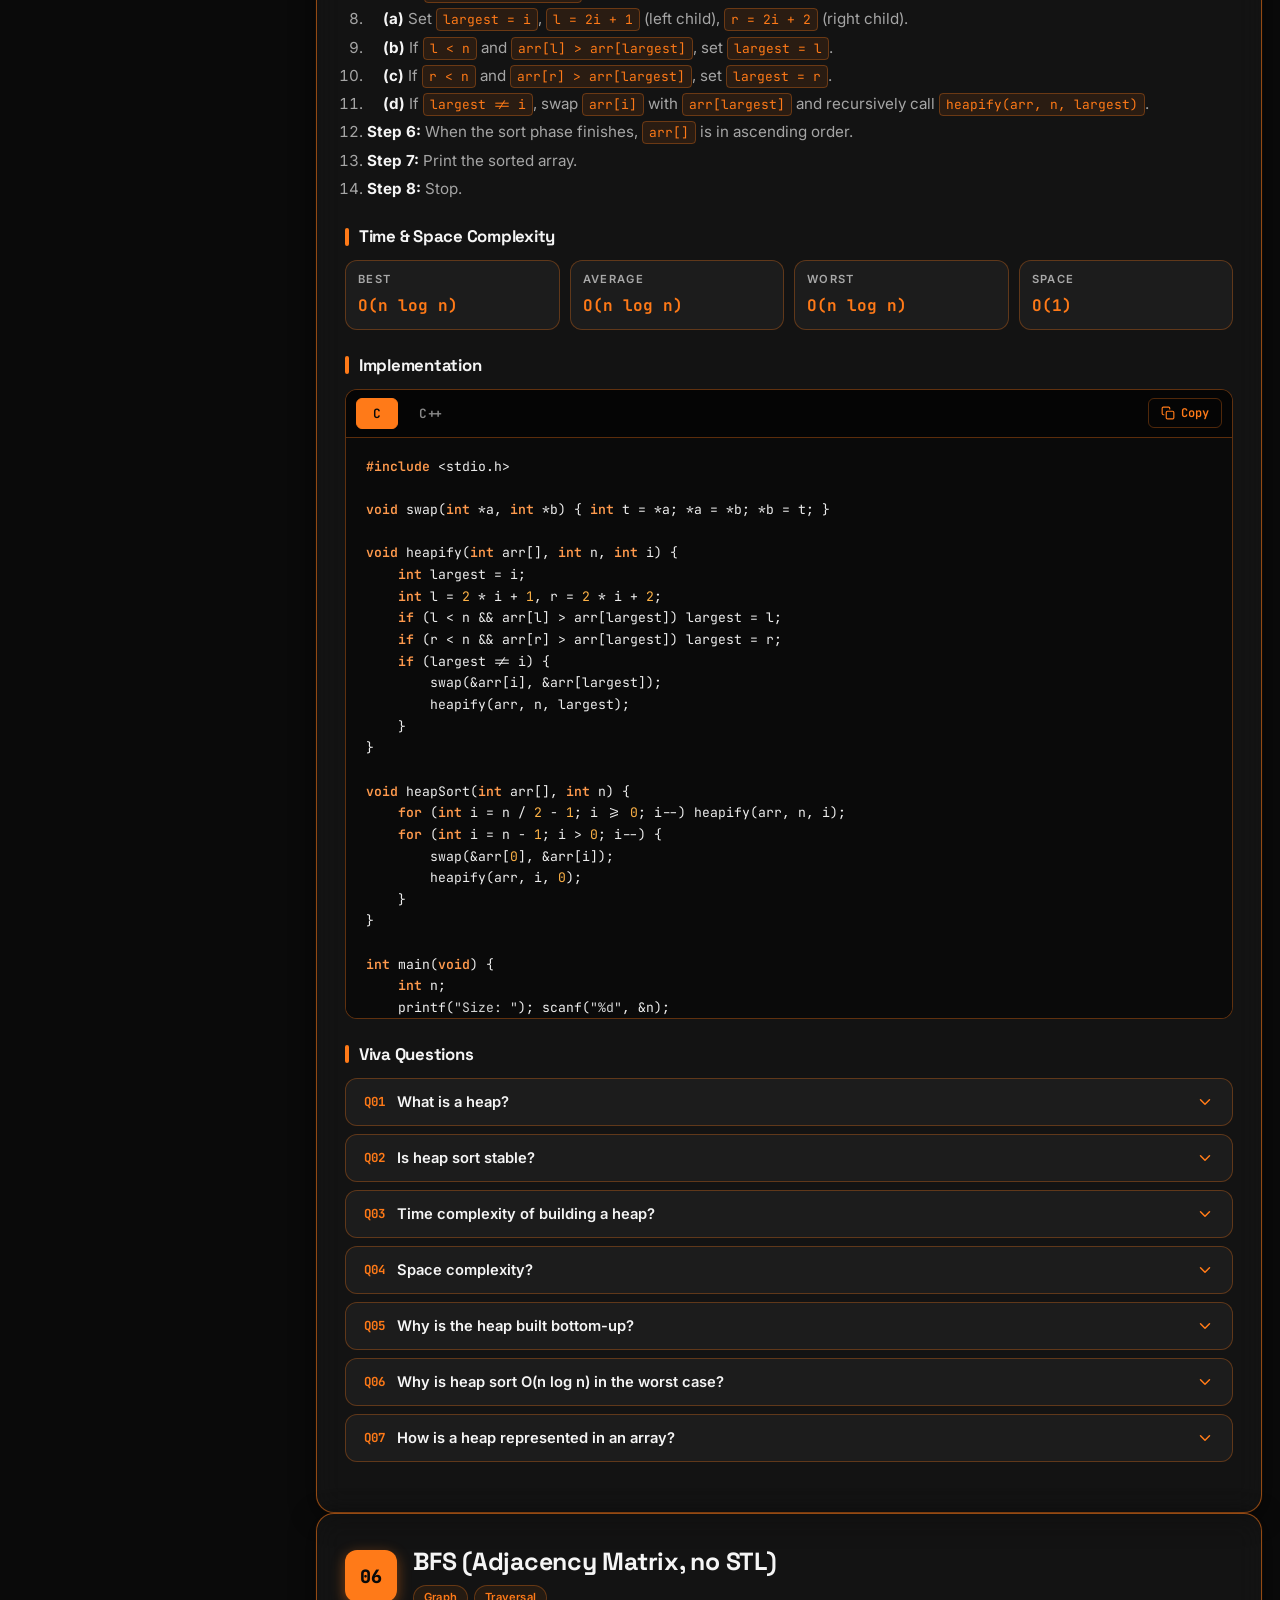
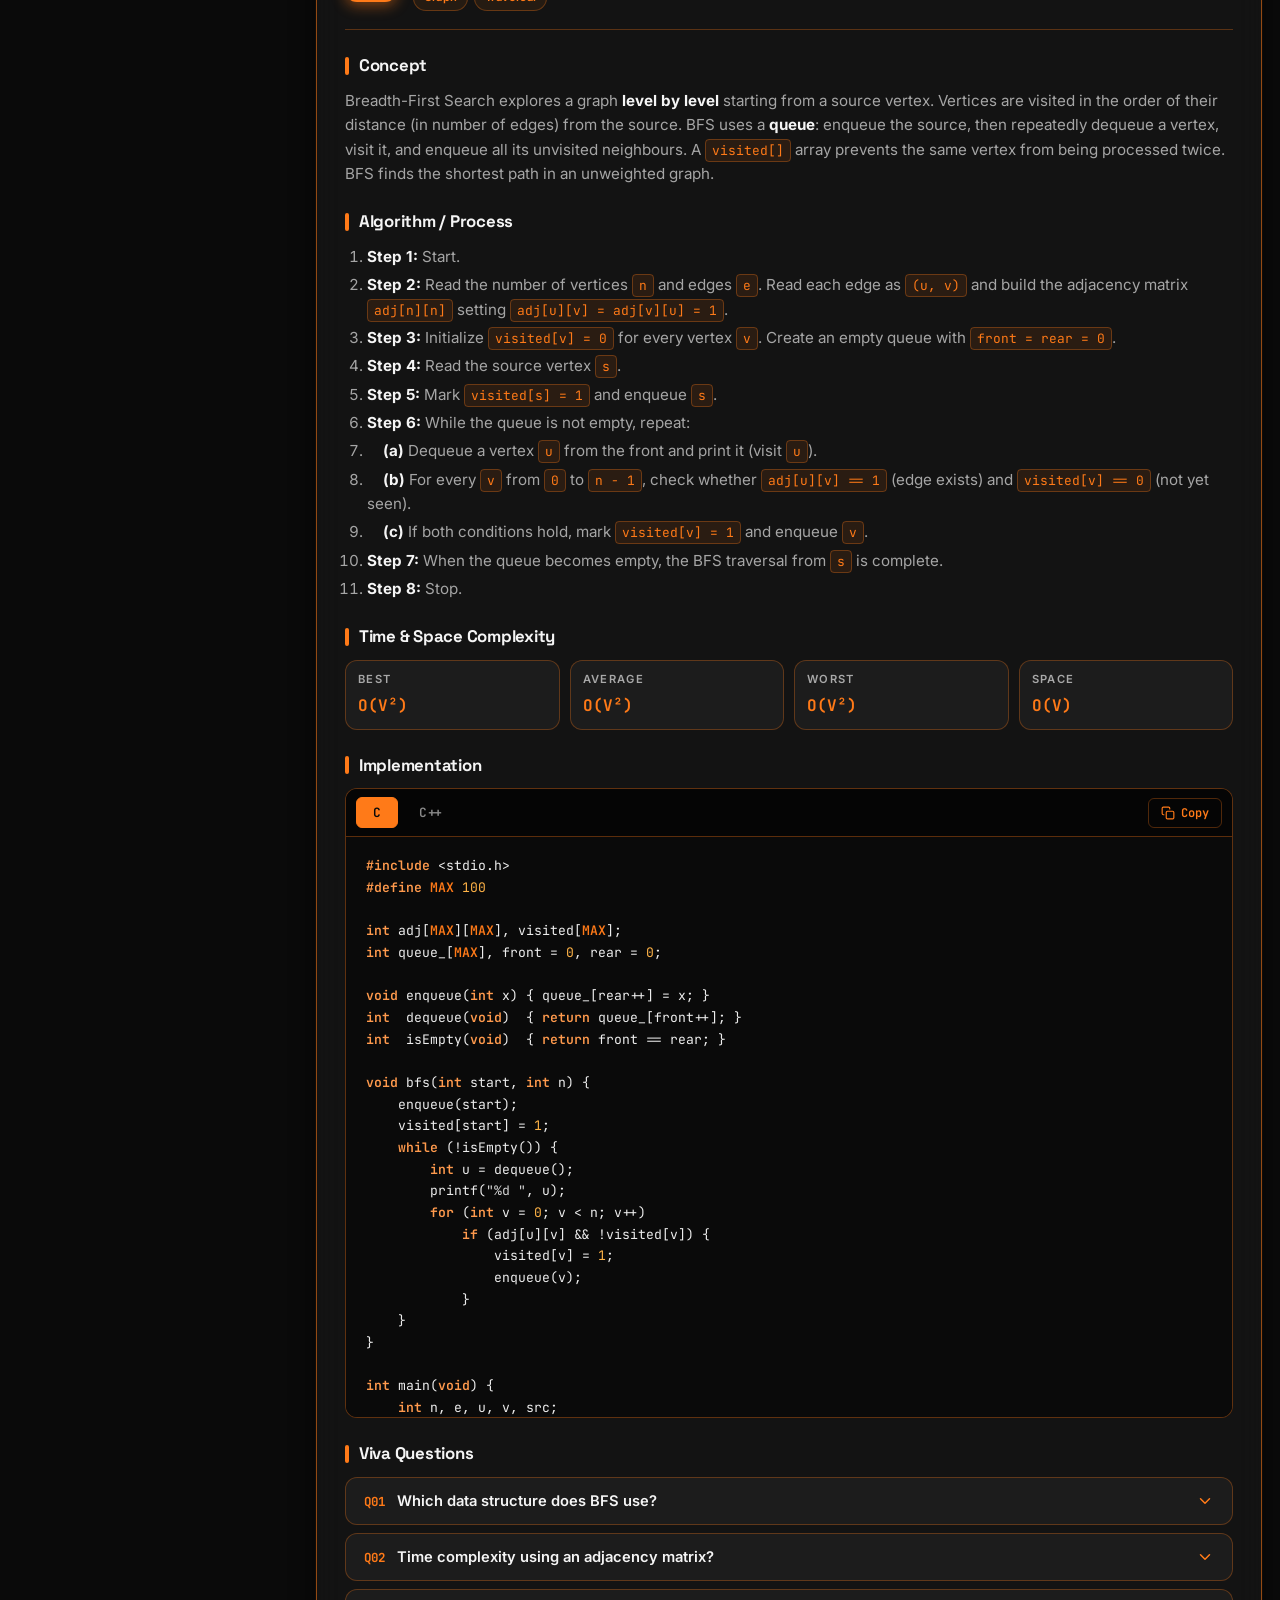
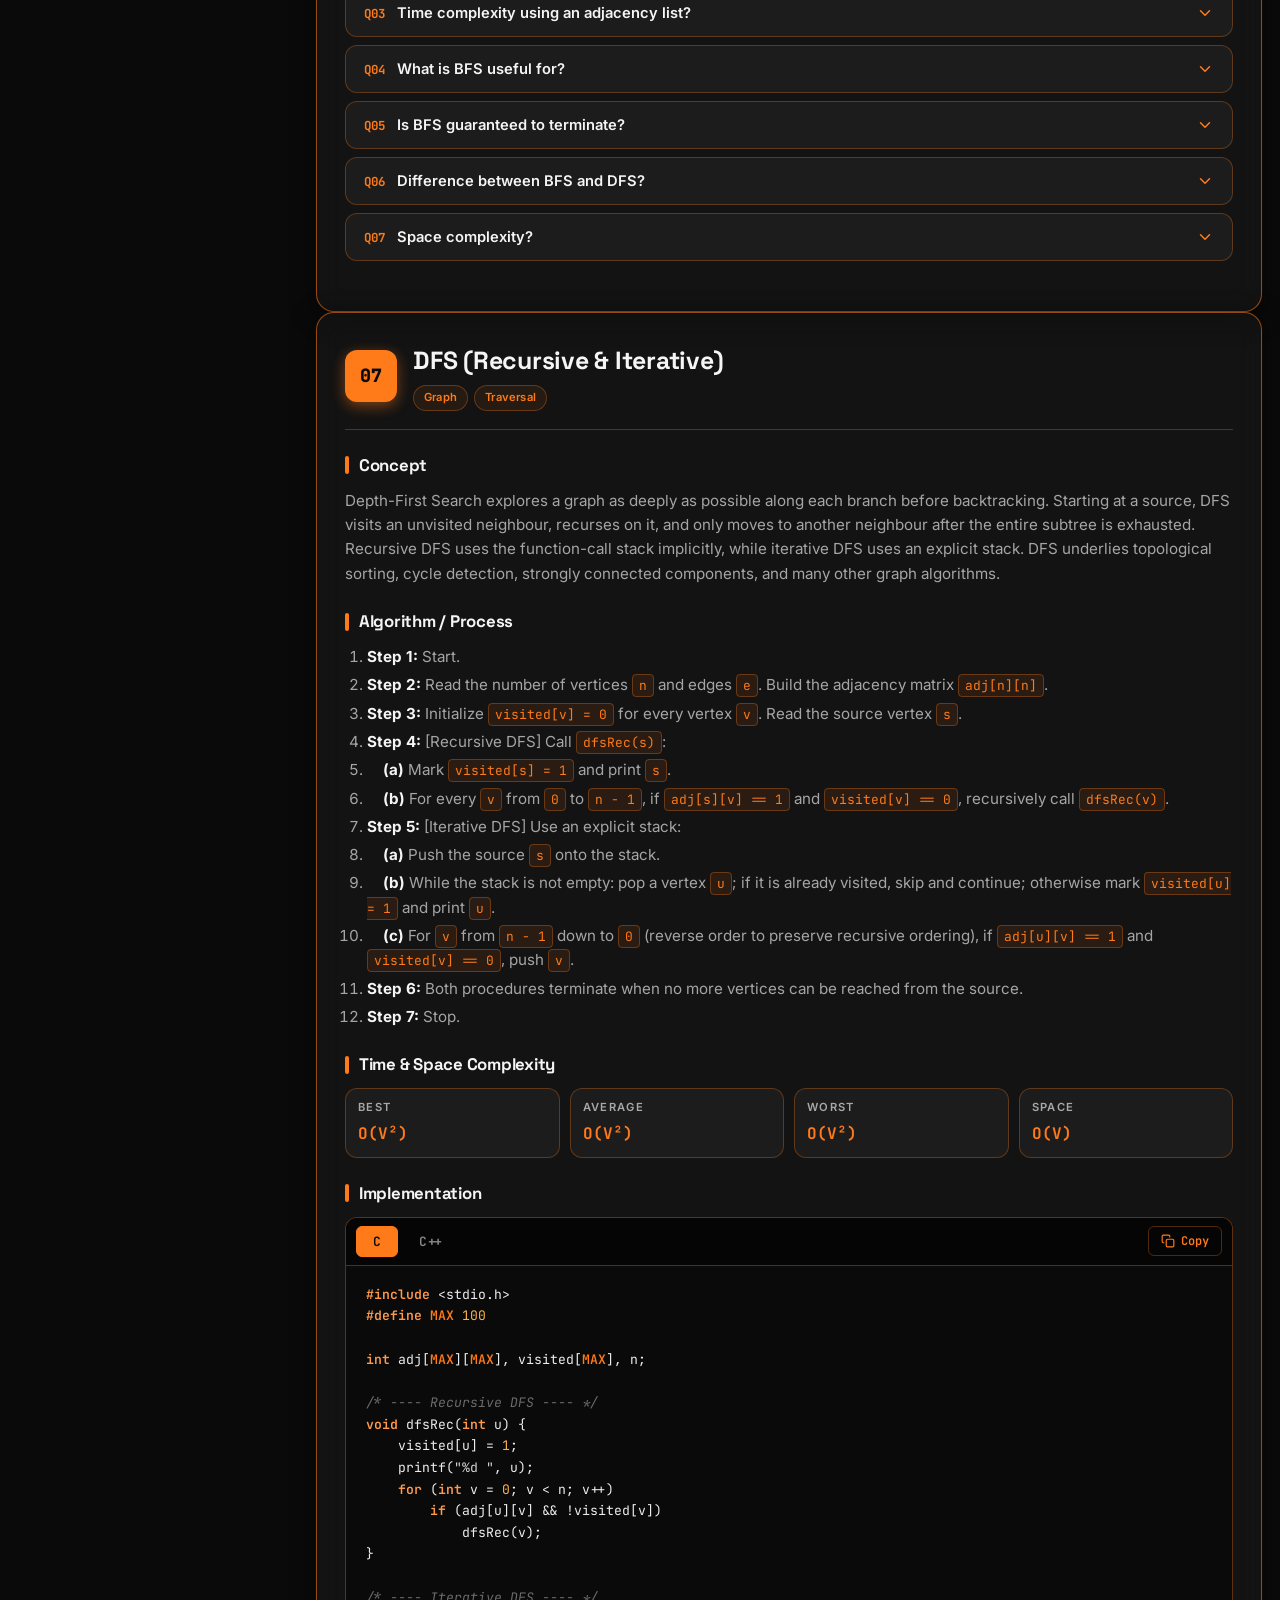
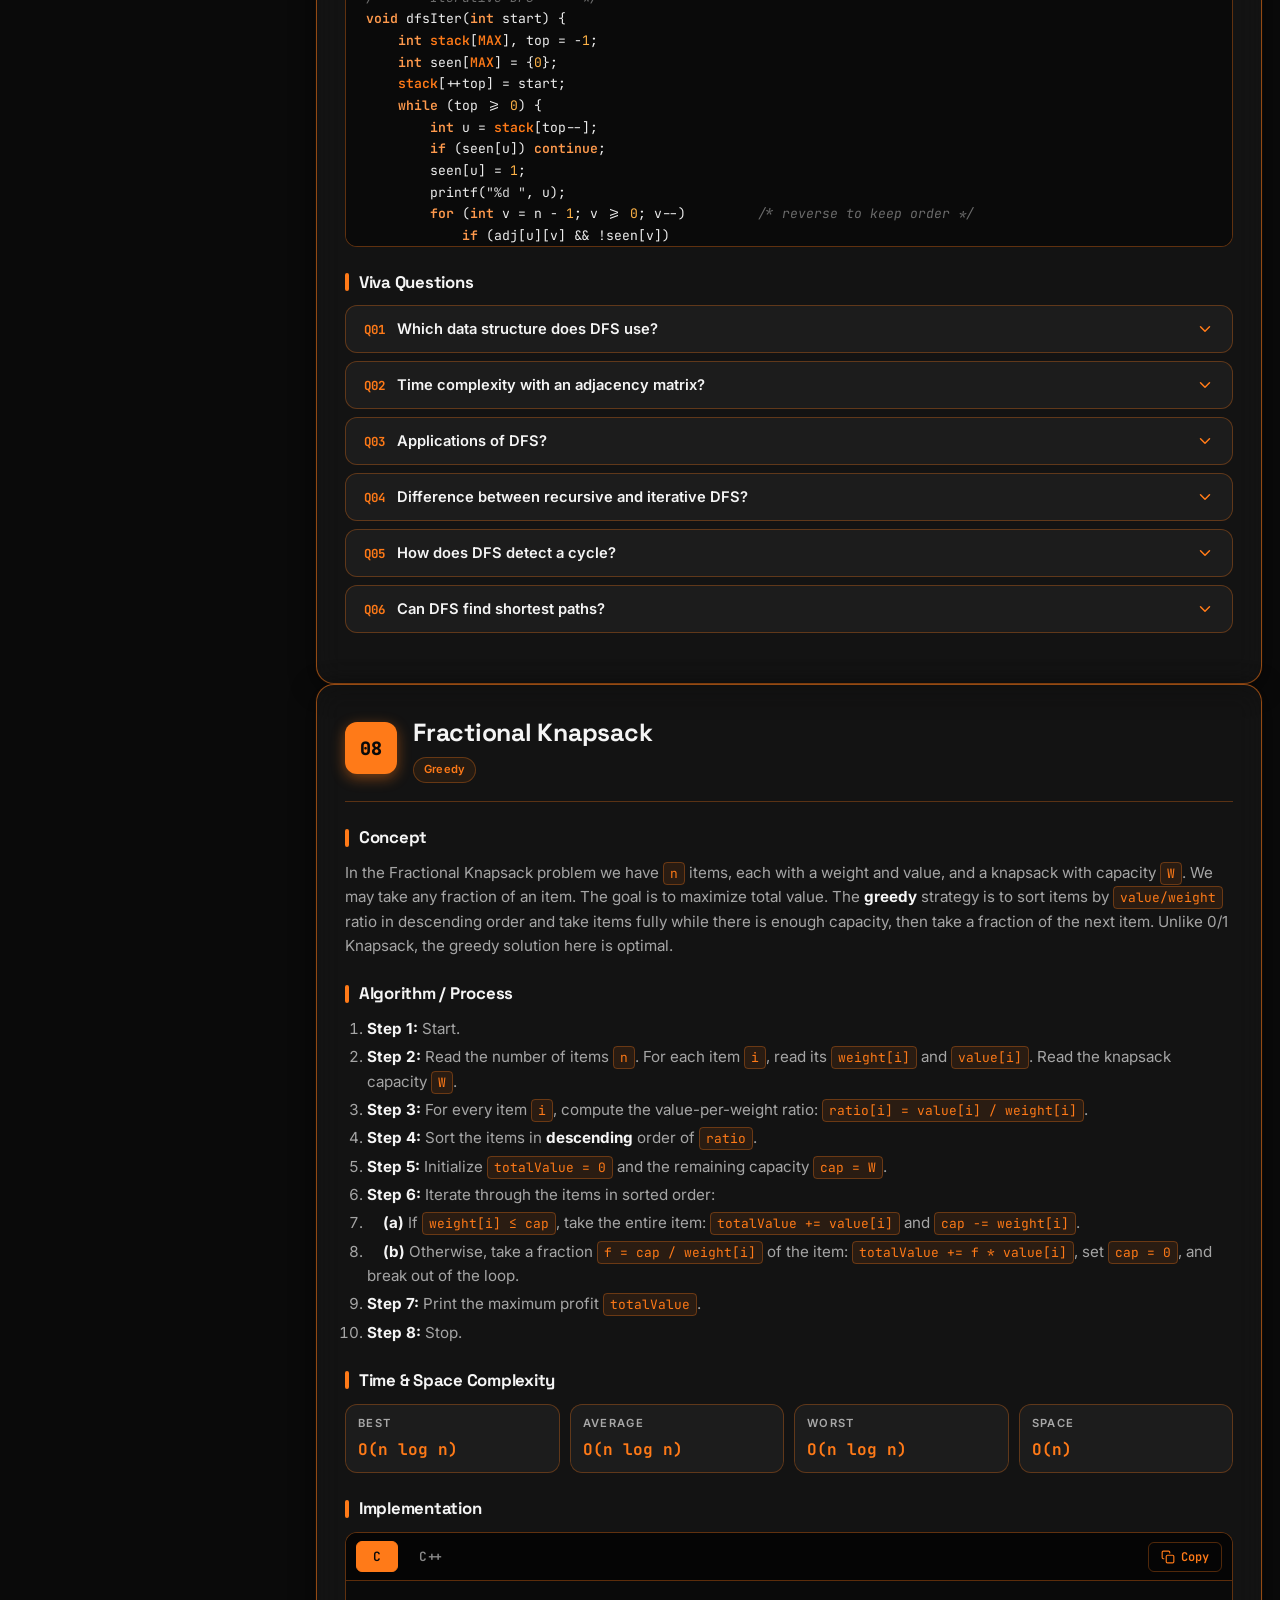
==== commit 1466d22c: "Readme modified" ====
--- a/index.html
+++ b/index.html
@@ -8,7 +8,7 @@
 <link rel="icon" type="image/svg+xml" href="favicon.svg" />
 <link rel="preconnect" href="https://fonts.googleapis.com">
 <link rel="preconnect" href="https://fonts.gstatic.com" crossorigin>
-<link href="https://fonts.googleapis.com/css2?family=Inter:wght@300;400;500;600;700;800&family=JetBrains+Mono:wght@400;500;600&display=swap" rel="stylesheet">
+<link href="https://fonts.googleapis.com/css2?family=Inter:wght@300;400;500;600;700;800&family=JetBrains+Mono:wght@400;500;600&family=Space+Grotesk:wght@400;500;600;700&display=swap" rel="stylesheet">
 <link rel="stylesheet" href="styles.css" />
 </head>
 <body>
@@ -60,7 +60,7 @@
     </div>
     <ul id="algoList" class="algo-list"></ul>
     <div class="sidebar-foot muted">
-      <small>17 algorithms · C &amp; C++</small>
+      <small>20 algorithms · C &amp; C++</small>
     </div>
   </aside>
 
@@ -72,13 +72,13 @@
       <div class="hero-inner">
         <span class="badge">PCC-CS494 · B.Tech CSE</span>
         <h2>Master every algorithm in your DAA lab.</h2>
-        <p>A complete reference of <strong>17 algorithms</strong> with concepts, step-by-step pseudocode, working <strong>C</strong> &amp; <strong>C++</strong> implementations, and frequently-asked <strong>viva questions</strong>.</p>
+        <p>A complete reference of <strong>20 algorithms</strong> with concepts, step-by-step pseudocode, working <strong>C</strong> &amp; <strong>C++</strong> implementations, and frequently-asked <strong>viva questions</strong>.</p>
         <div class="hero-cta">
           <a href="#algo-1" class="btn primary">Start Learning</a>
           <a href="#syllabus" class="btn ghost">View Syllabus</a>
         </div>
         <div class="hero-stats">
-          <div class="stat"><span>17</span><small>Algorithms</small></div>
+          <div class="stat"><span>20</span><small>Algorithms</small></div>
           <div class="stat"><span>2</span><small>Languages</small></div>
           <div class="stat"><span>100+</span><small>Viva Q&amp;A</small></div>
         </div>
--- a/styles.css
+++ b/styles.css
@@ -69,6 +69,18 @@
   line-height: 1.6;
   -webkit-font-smoothing: antialiased;
   scroll-behavior: smooth;
+}
+
+/* Display font — Space Grotesk for brand wordmark + headings.
+   Inter remains the body face for dense reading. */
+h1, h2, h3,
+.brand h1,
+.hero h2,
+.algo-title h2,
+.subsection h3,
+.syllabus h3 {
+  font-family: 'Space Grotesk', 'Inter', system-ui, sans-serif;
+  letter-spacing: -0.015em;
 }
 
 /* ---------- Static background ---------- */
@@ -297,12 +309,12 @@
 .hero h2 {
   font-size: clamp(1.7rem, 4vw, 2.6rem);
   line-height: 1.15;
-  font-weight: 800;
+  font-weight: 700;
   letter-spacing: -0.02em;
   margin-bottom: 14px;
   color: var(--text);
 }
-.hero h2 strong { color: var(--orange); font-weight: 800; }
+.hero h2 strong { color: var(--orange); font-weight: 700; }
 .hero p {
   font-size: 1.02rem;
   color: var(--text-muted);
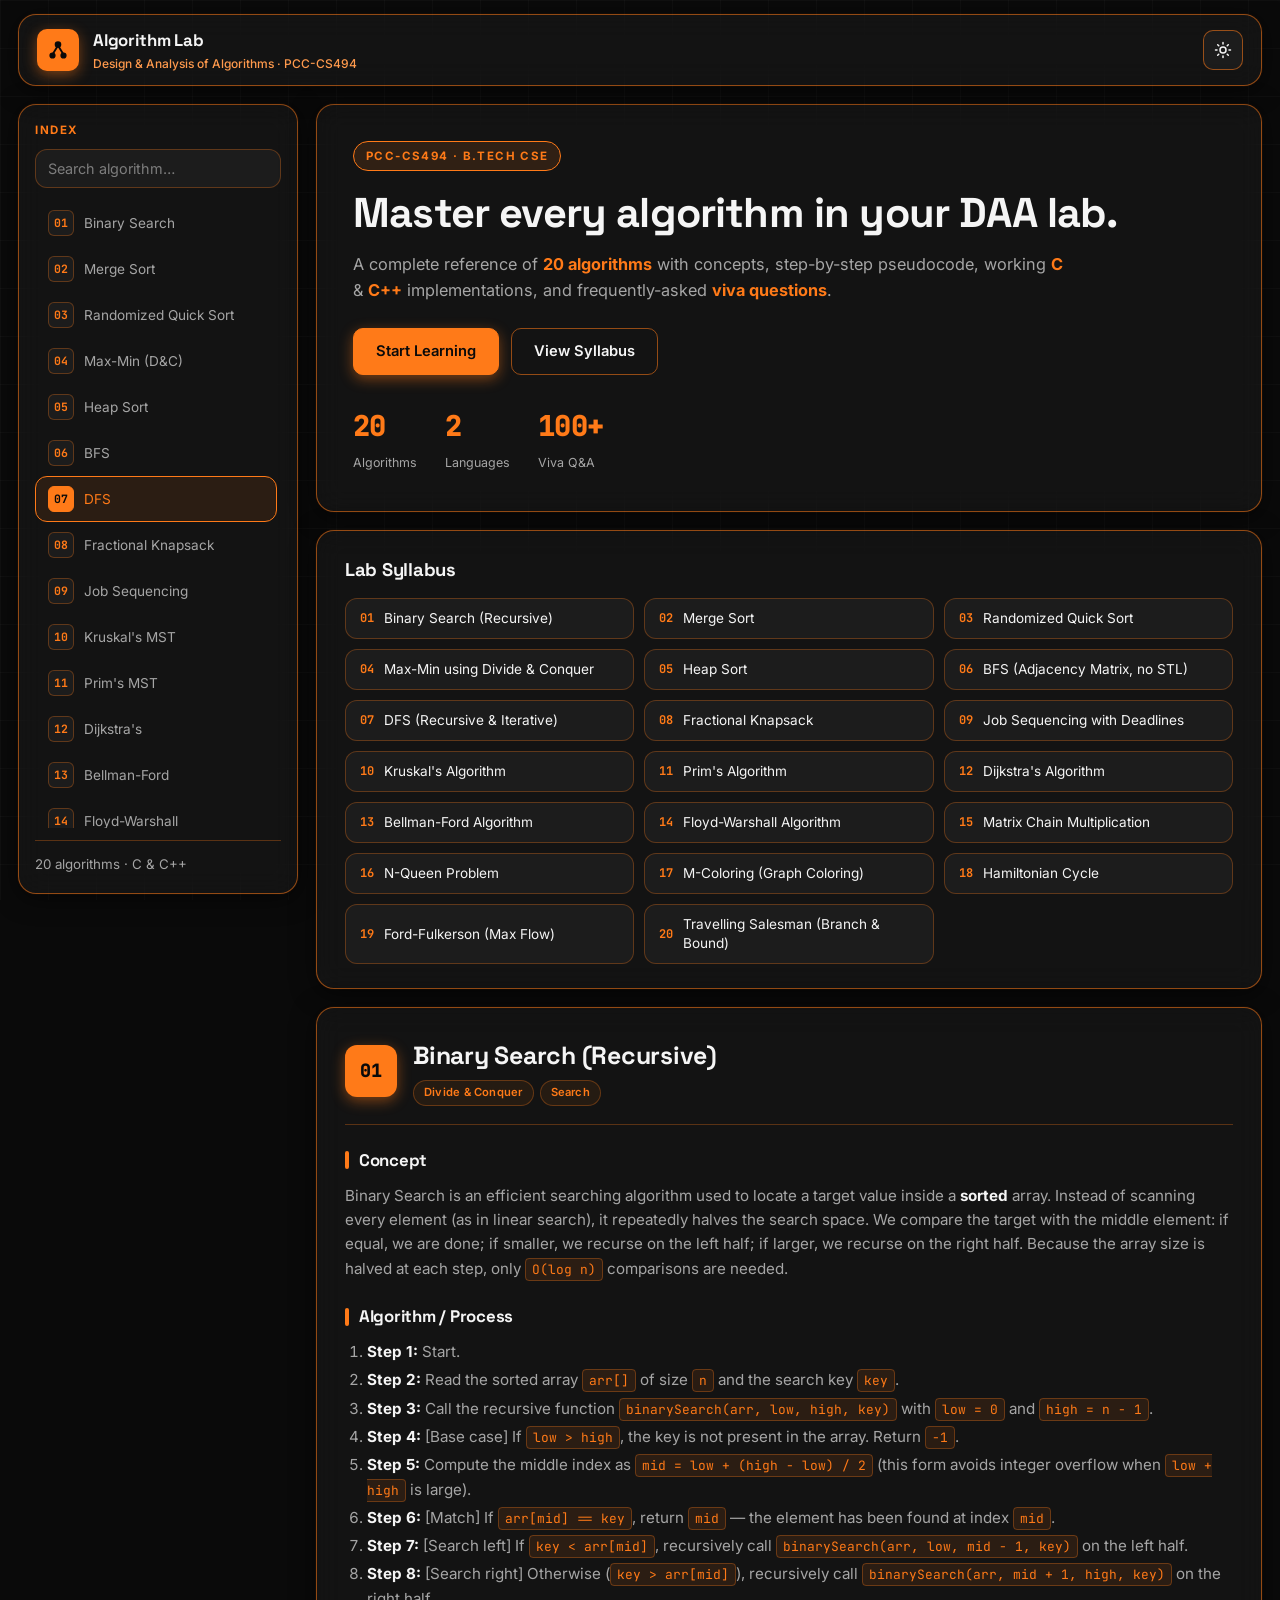
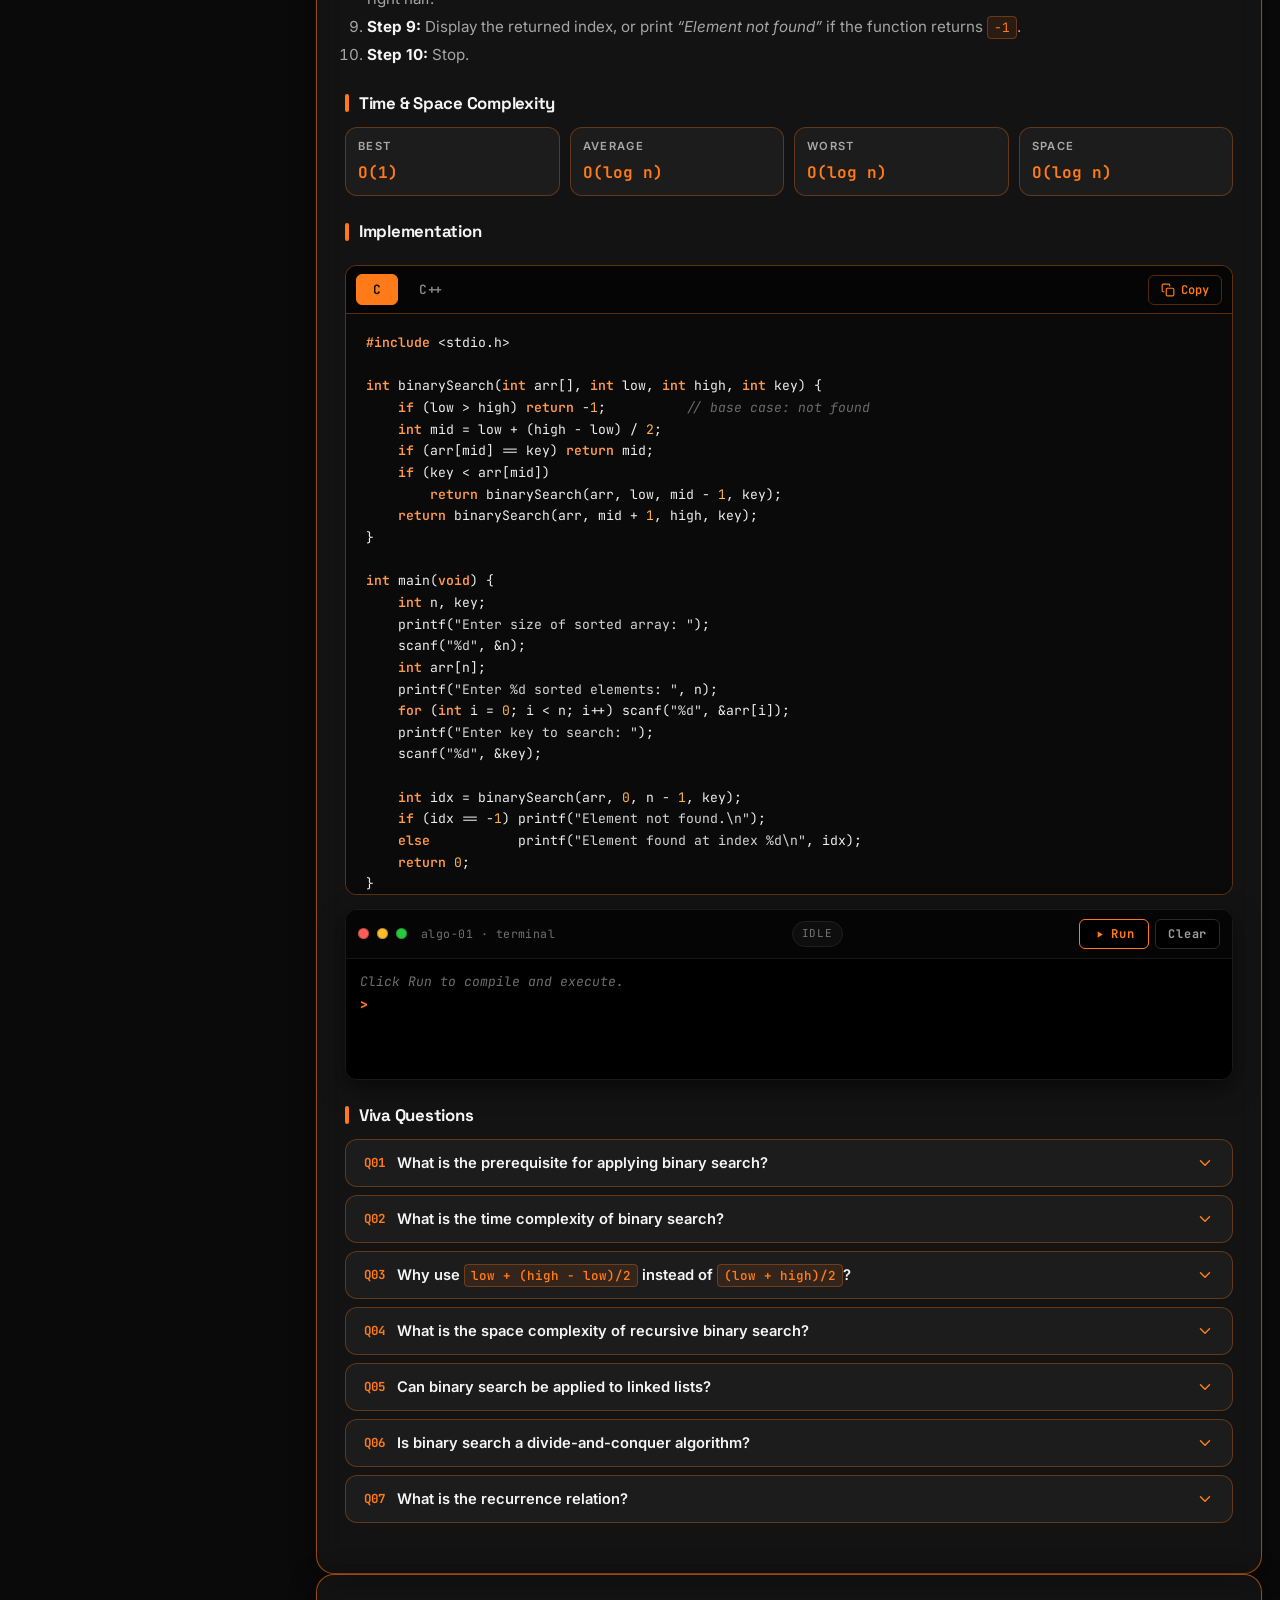
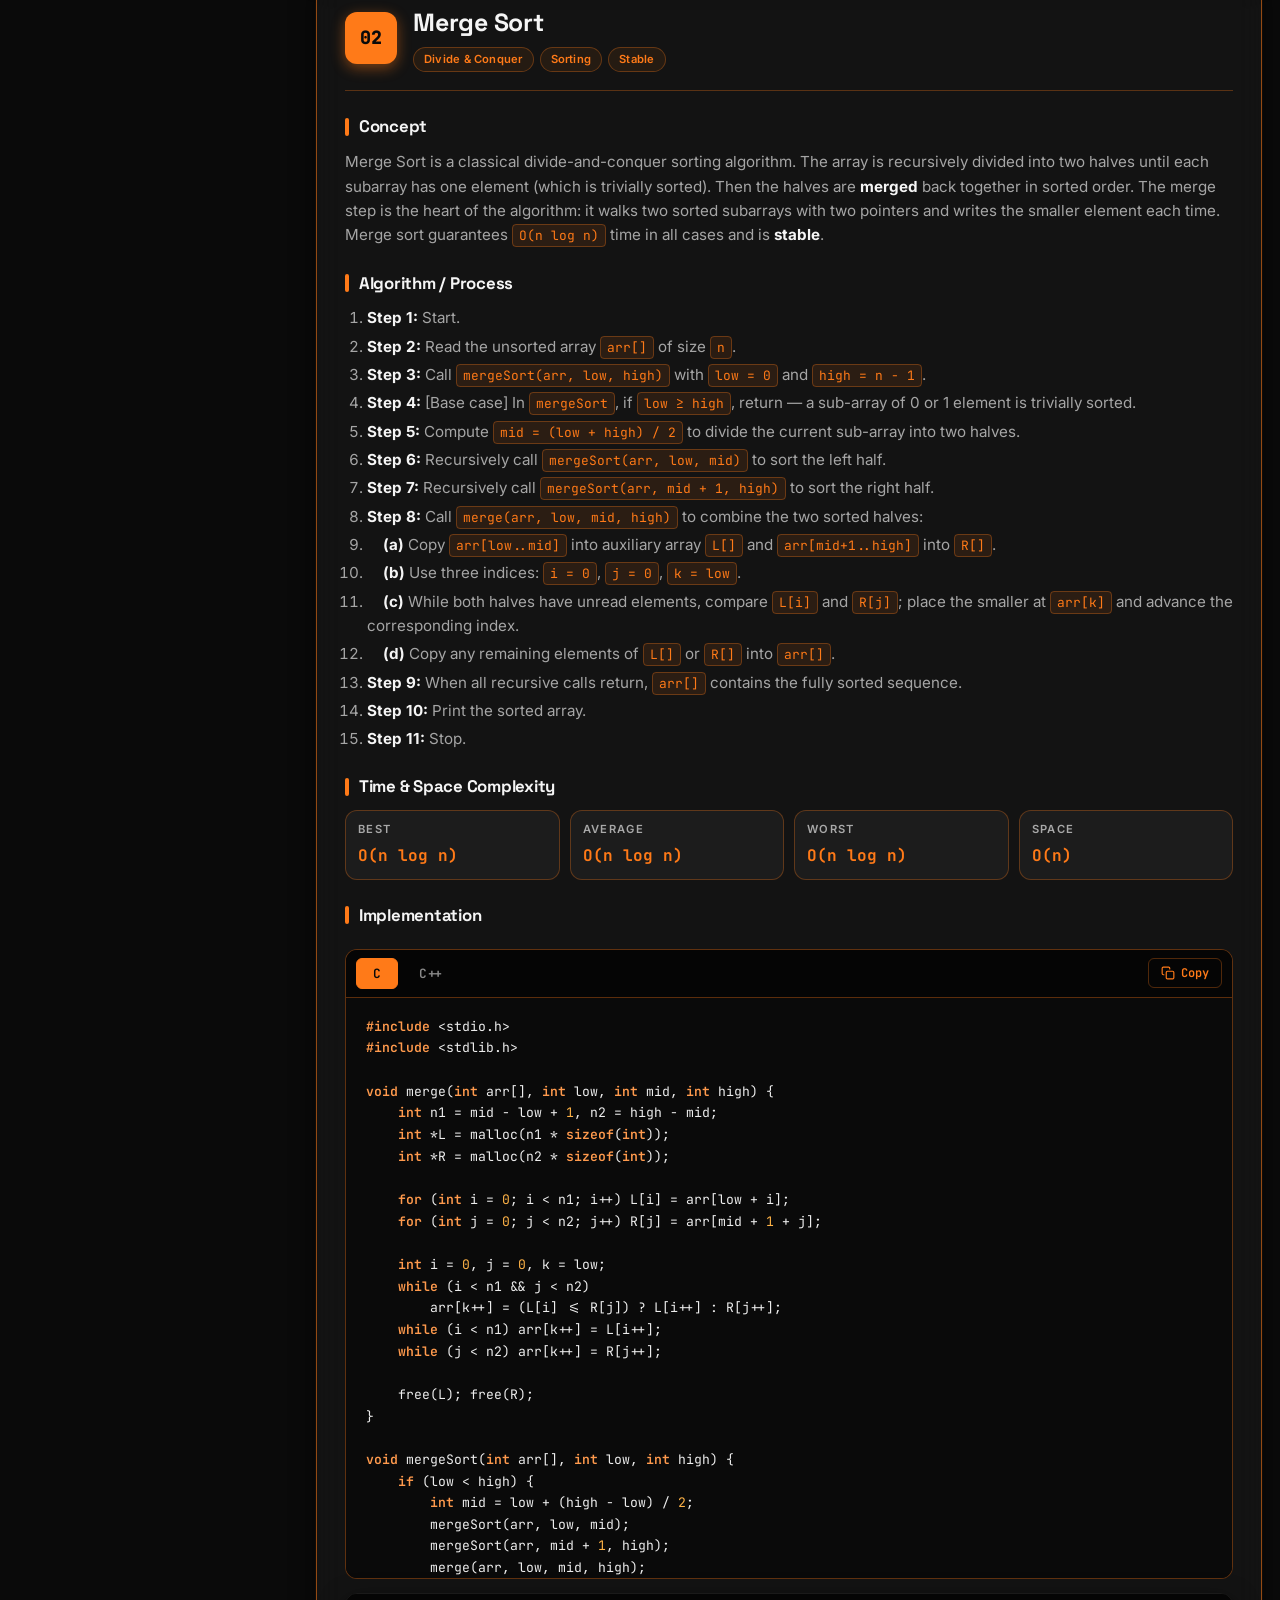
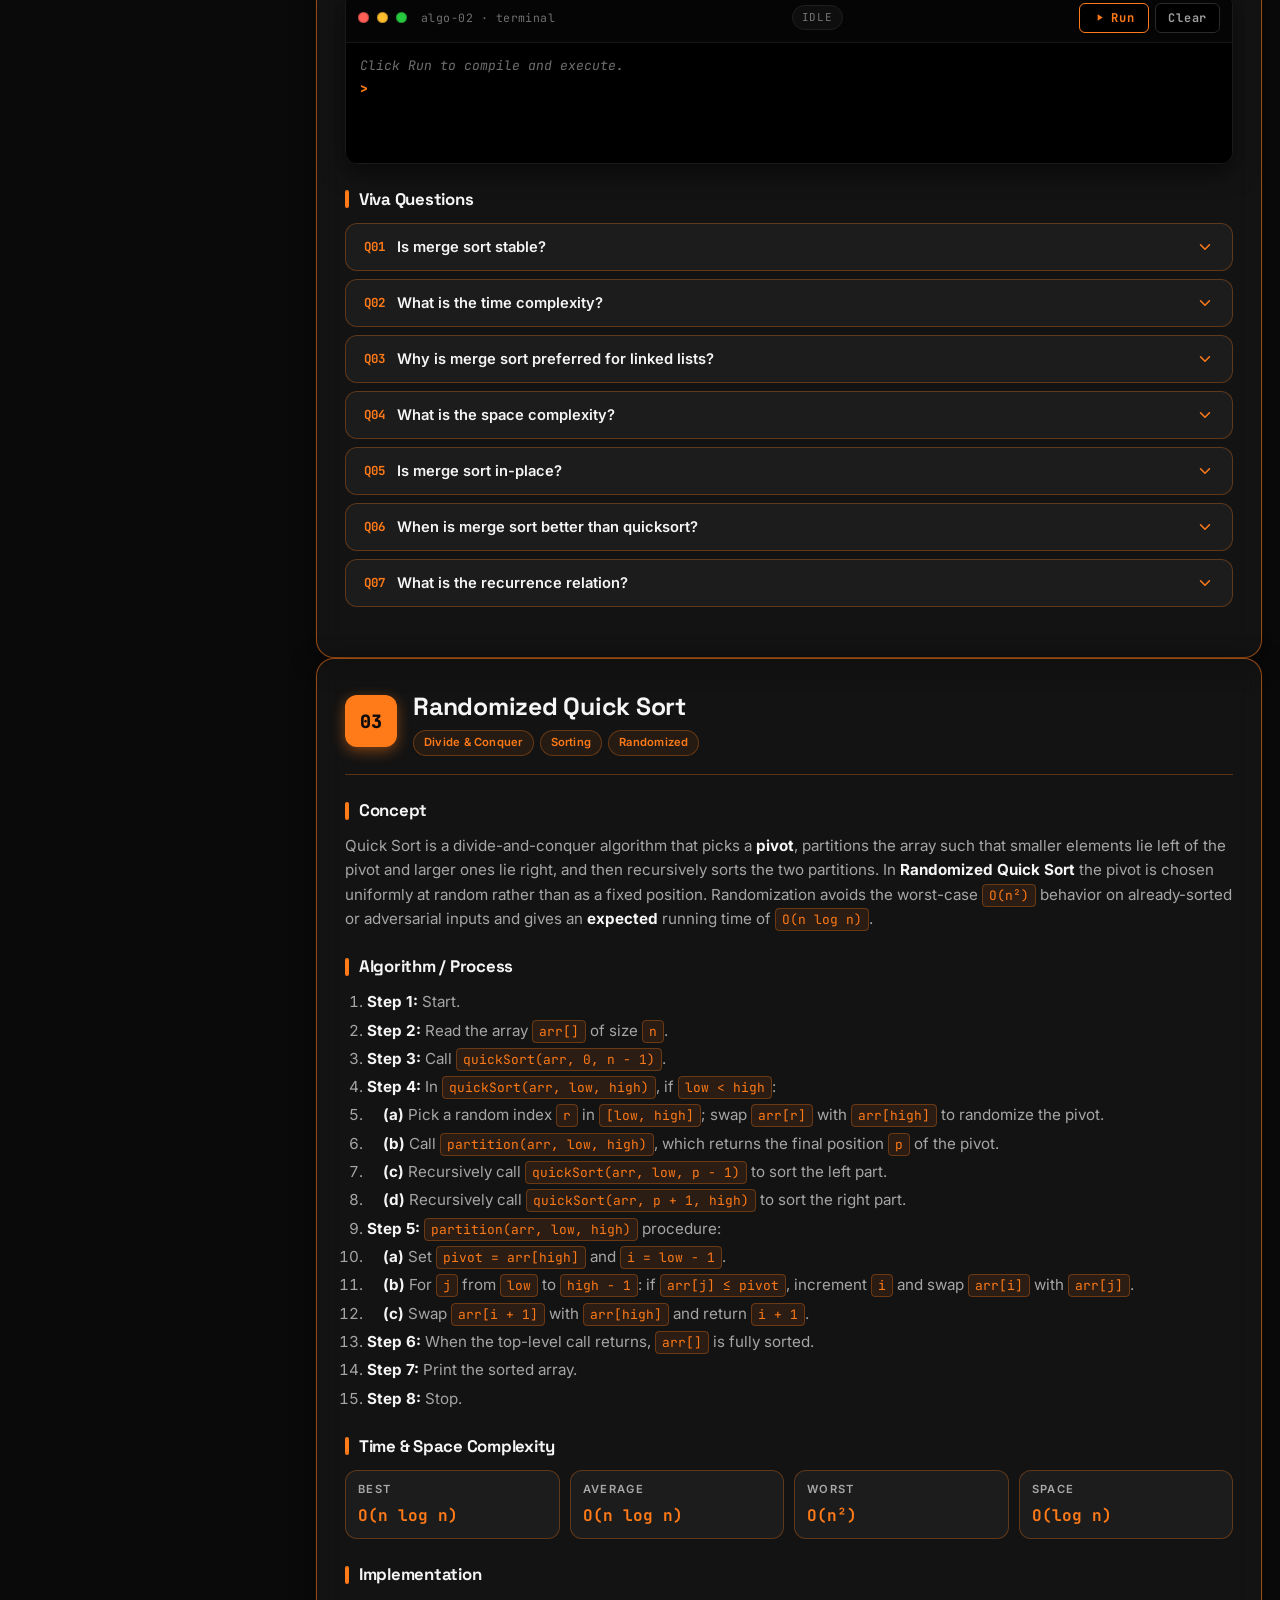
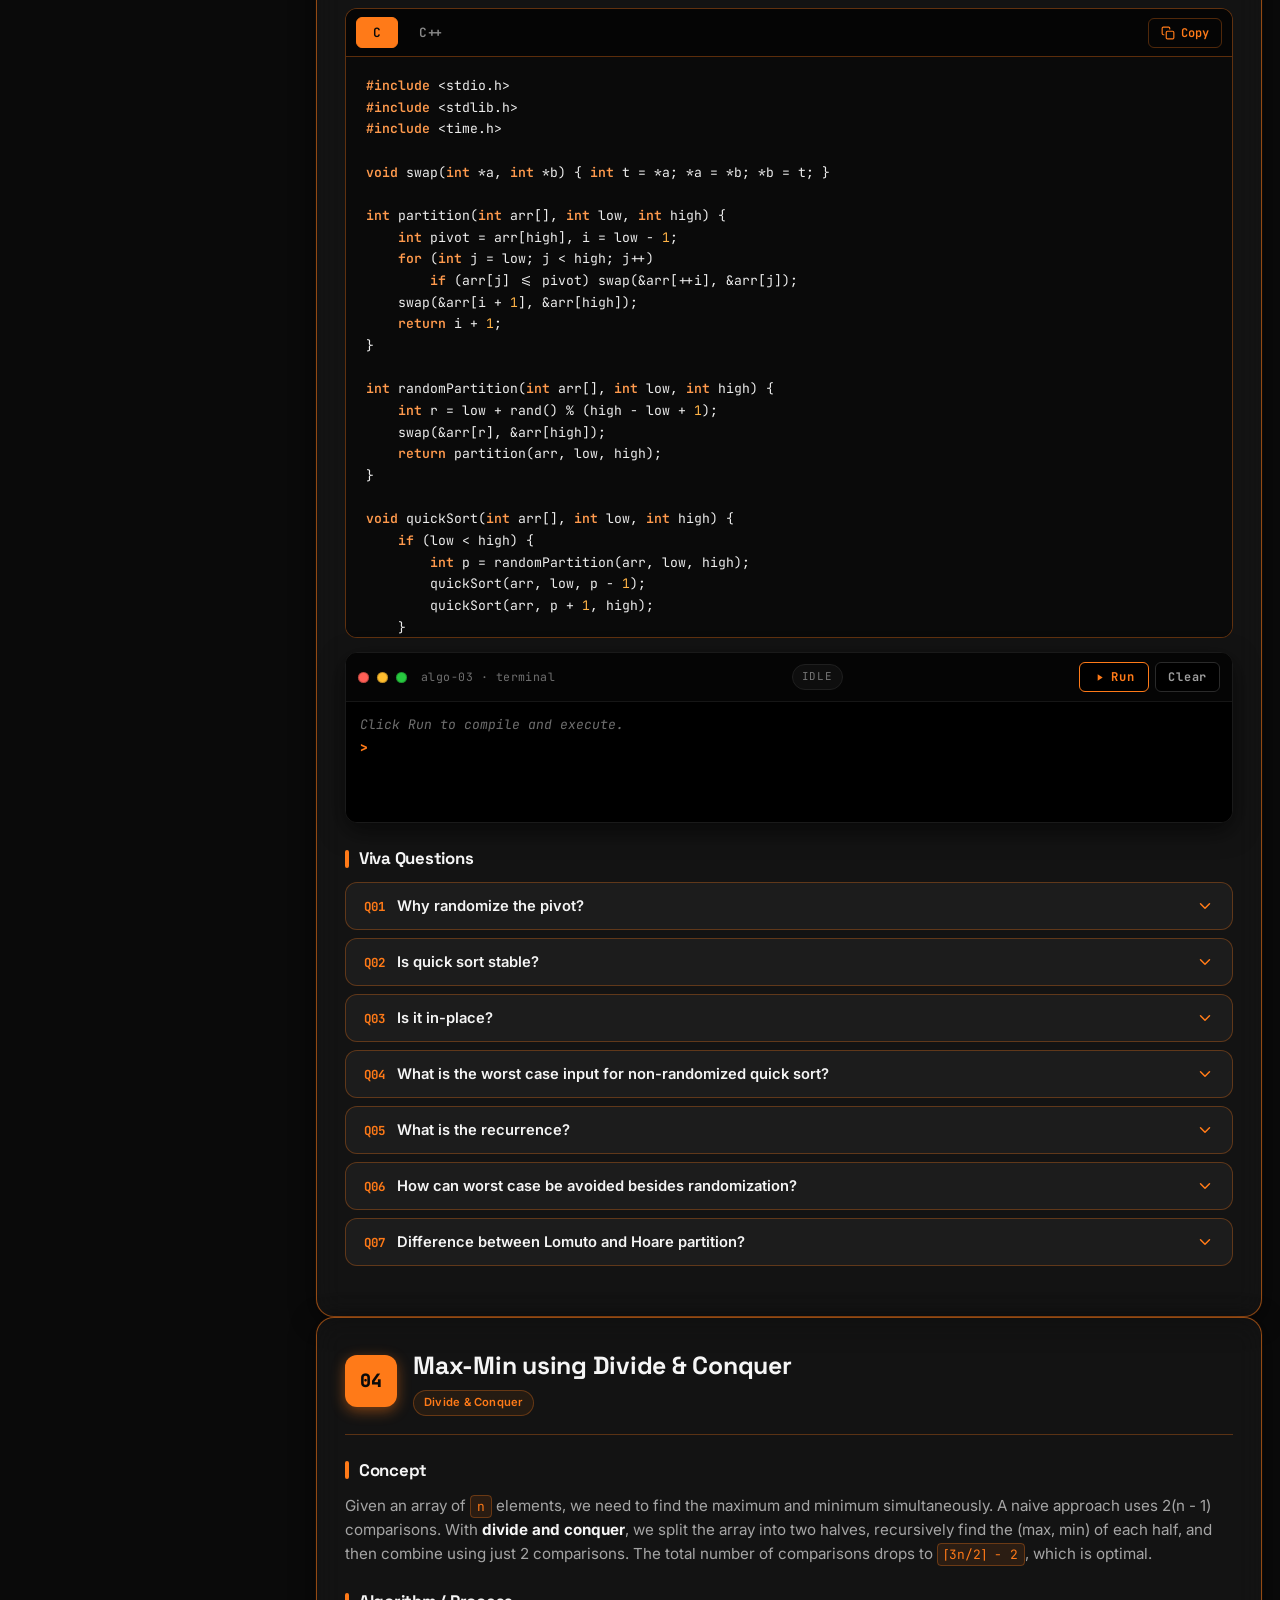
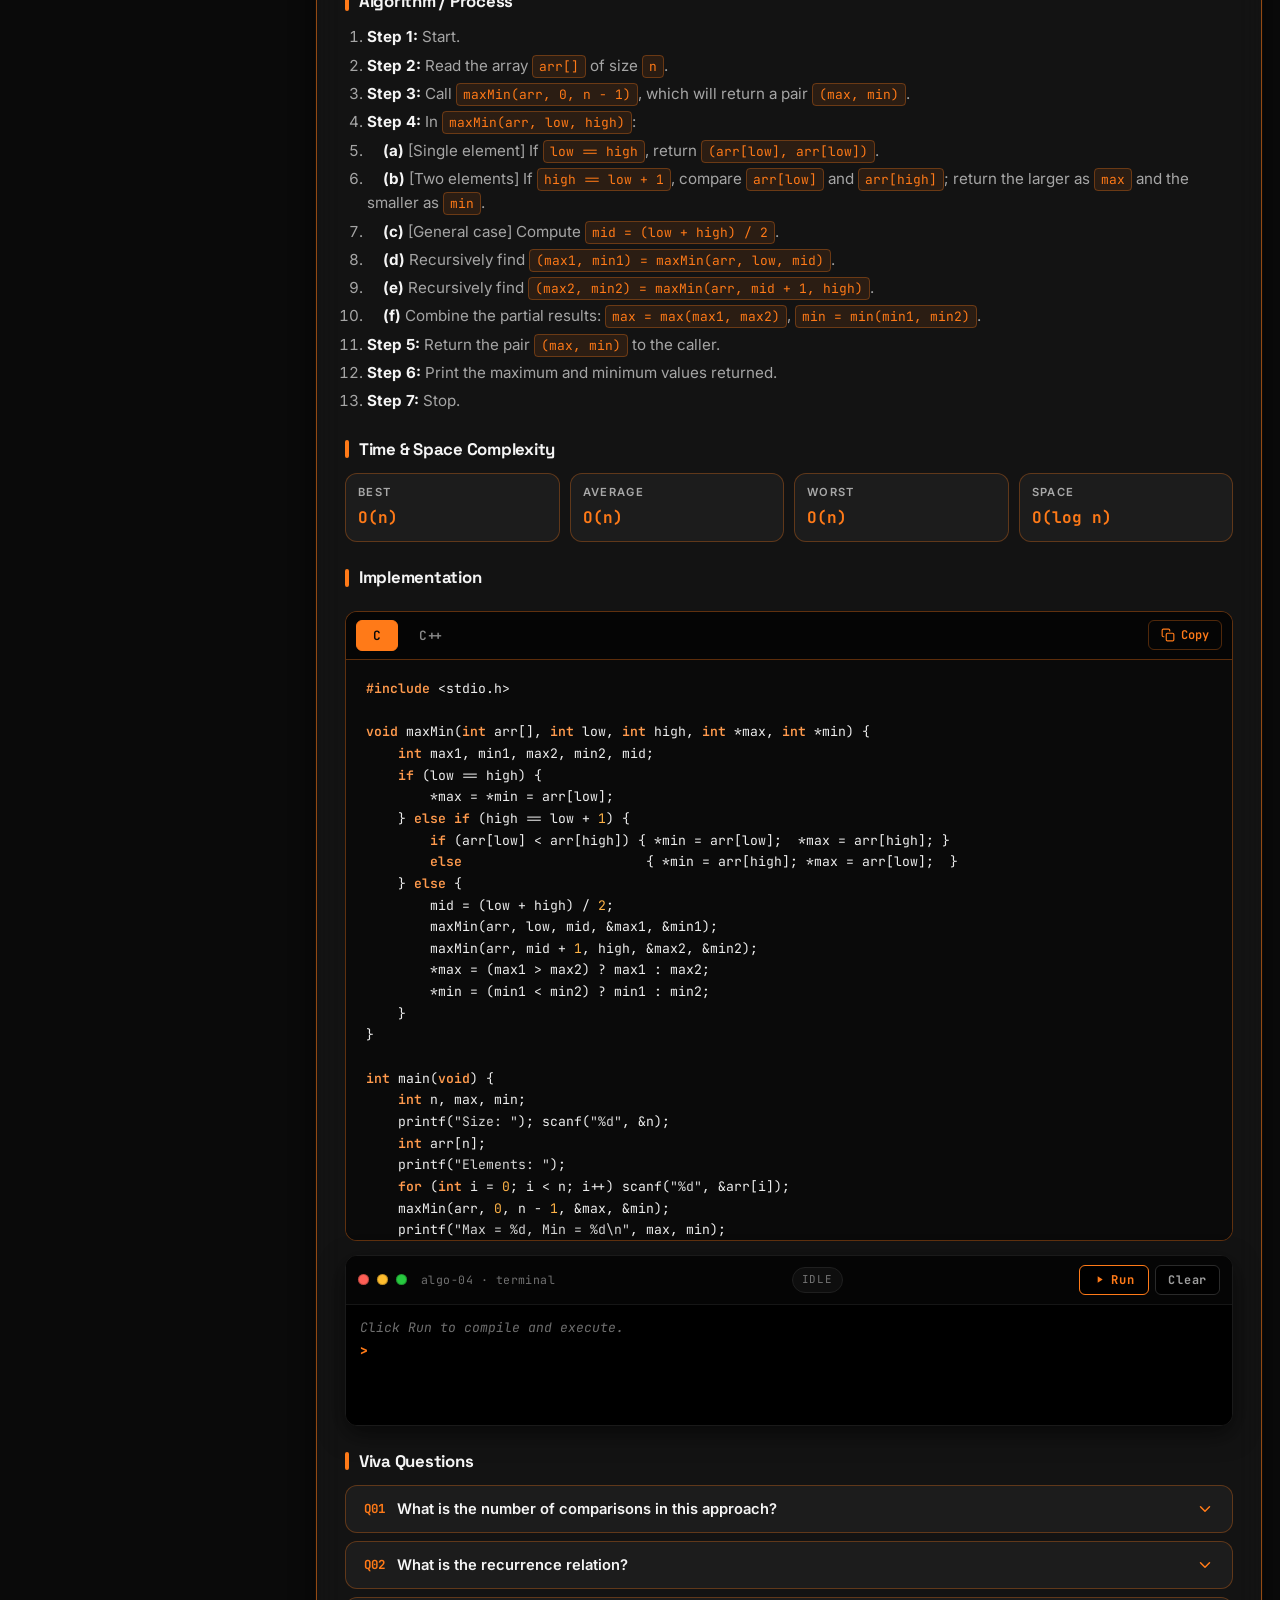
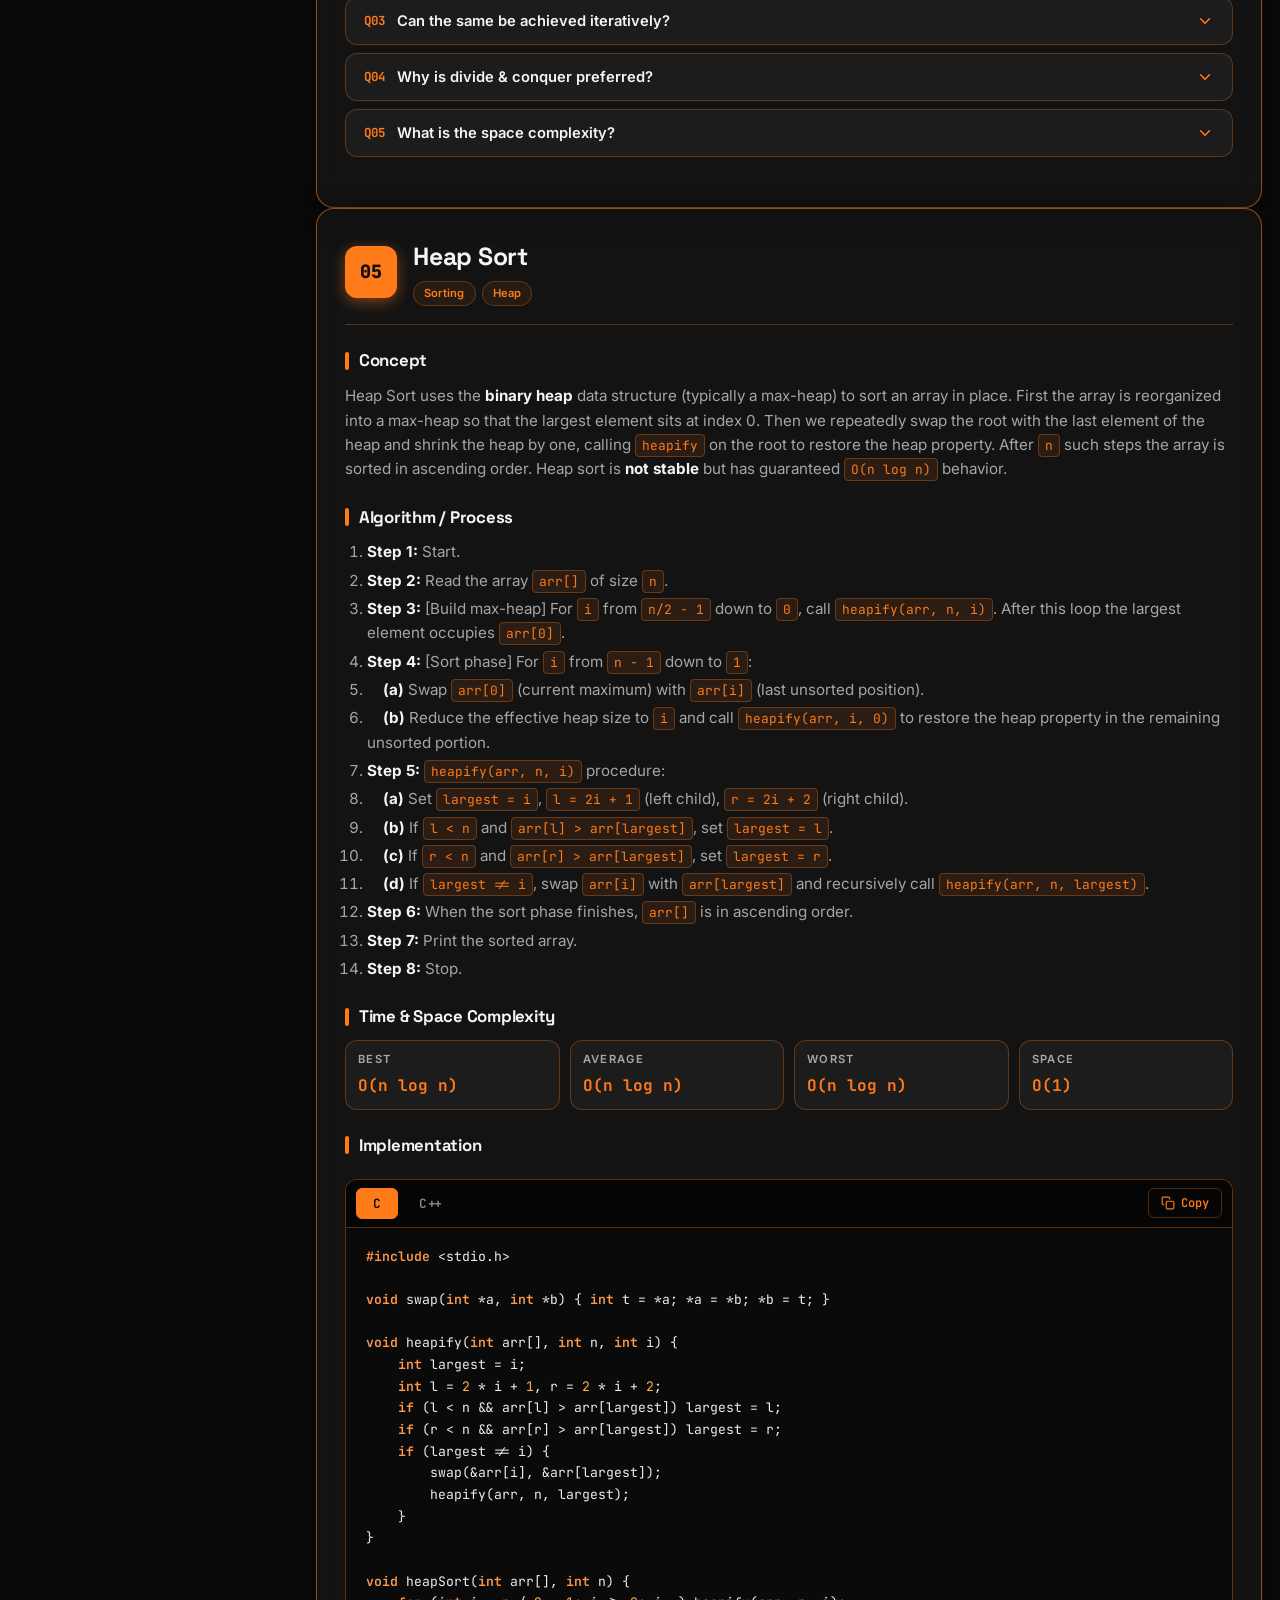
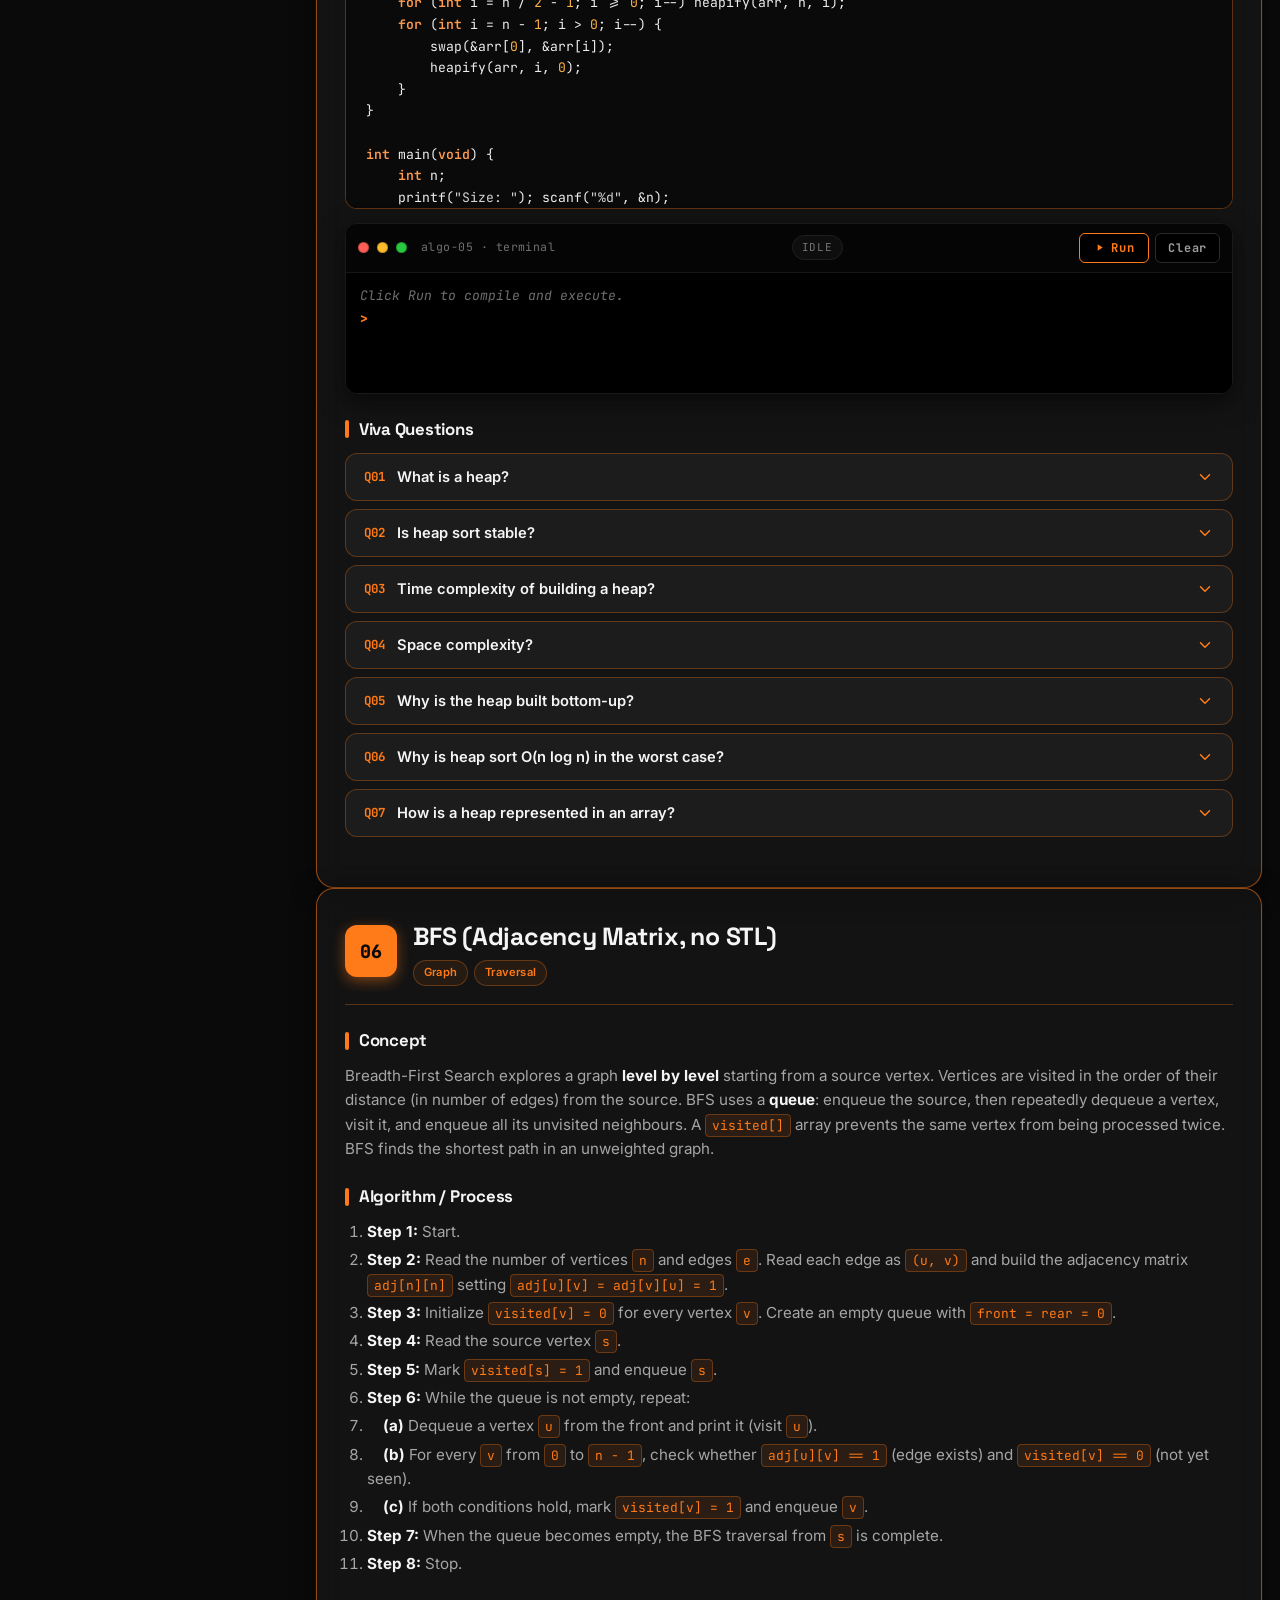
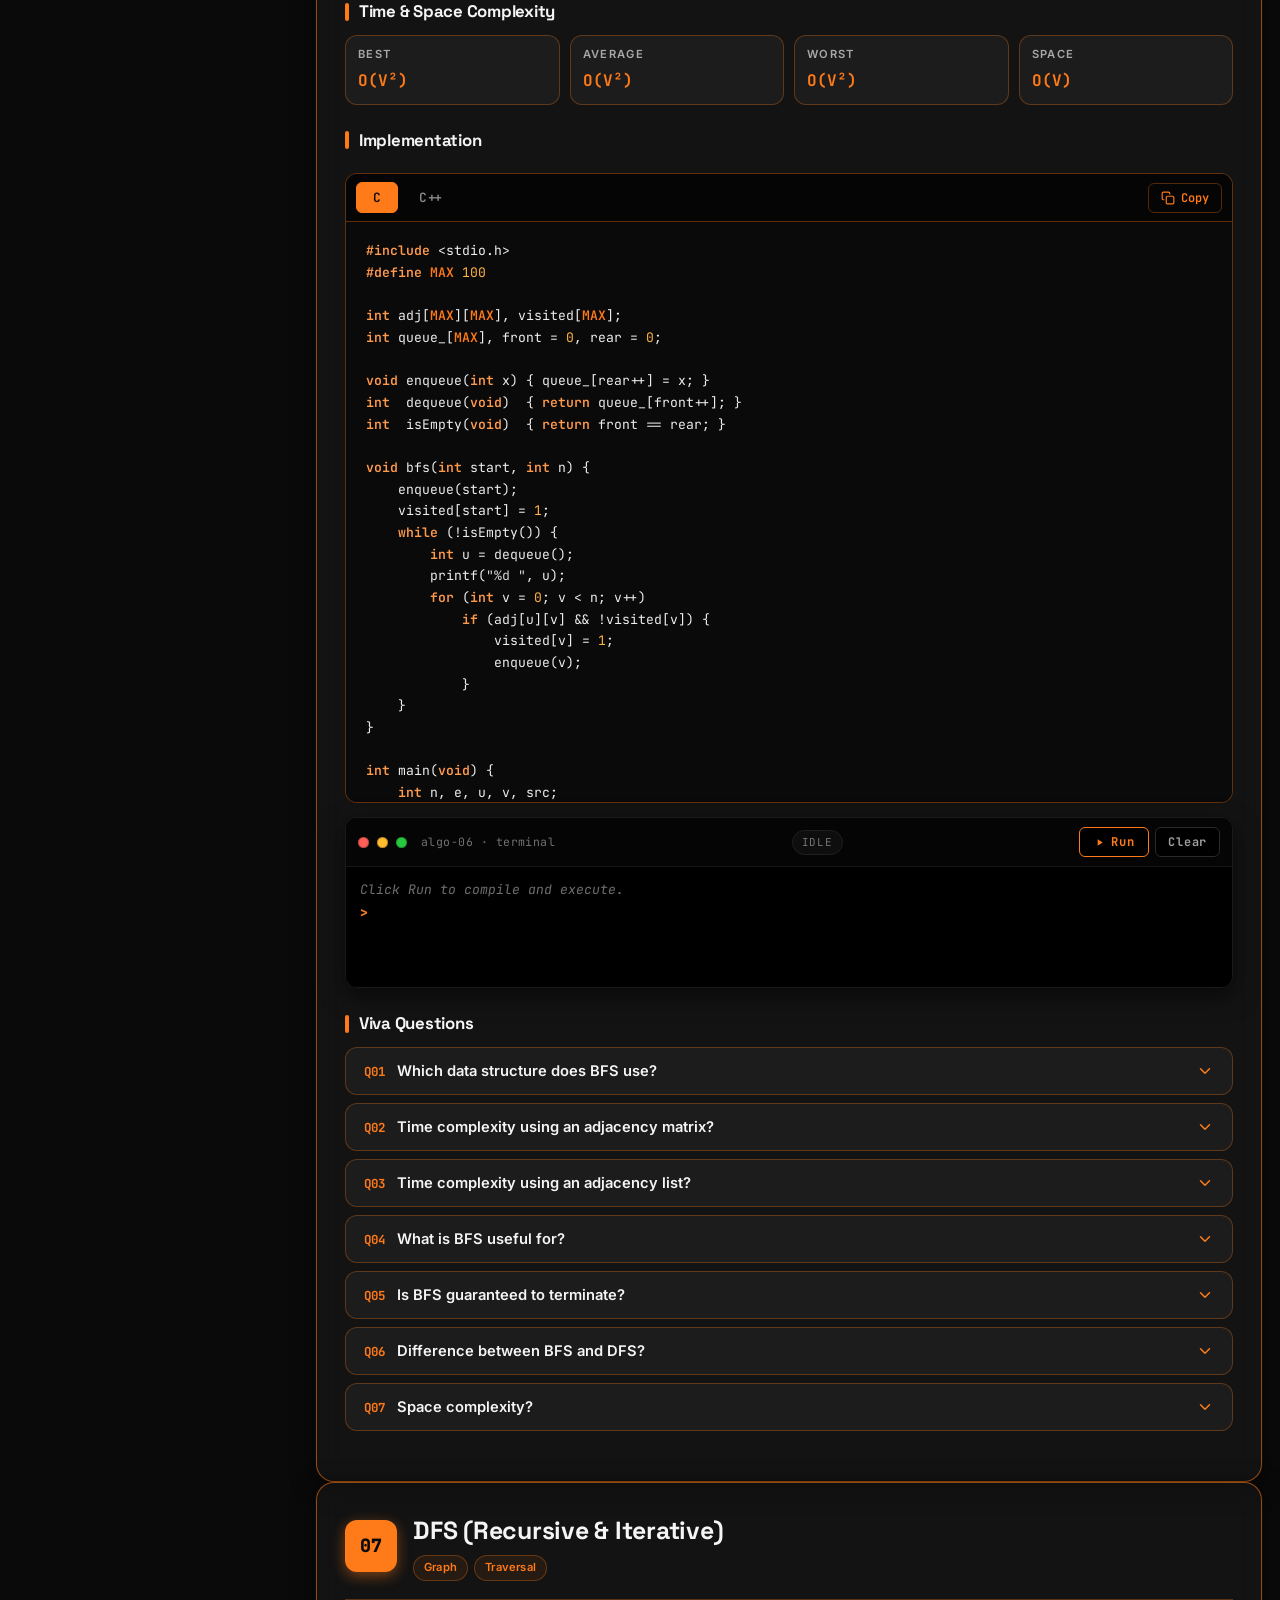
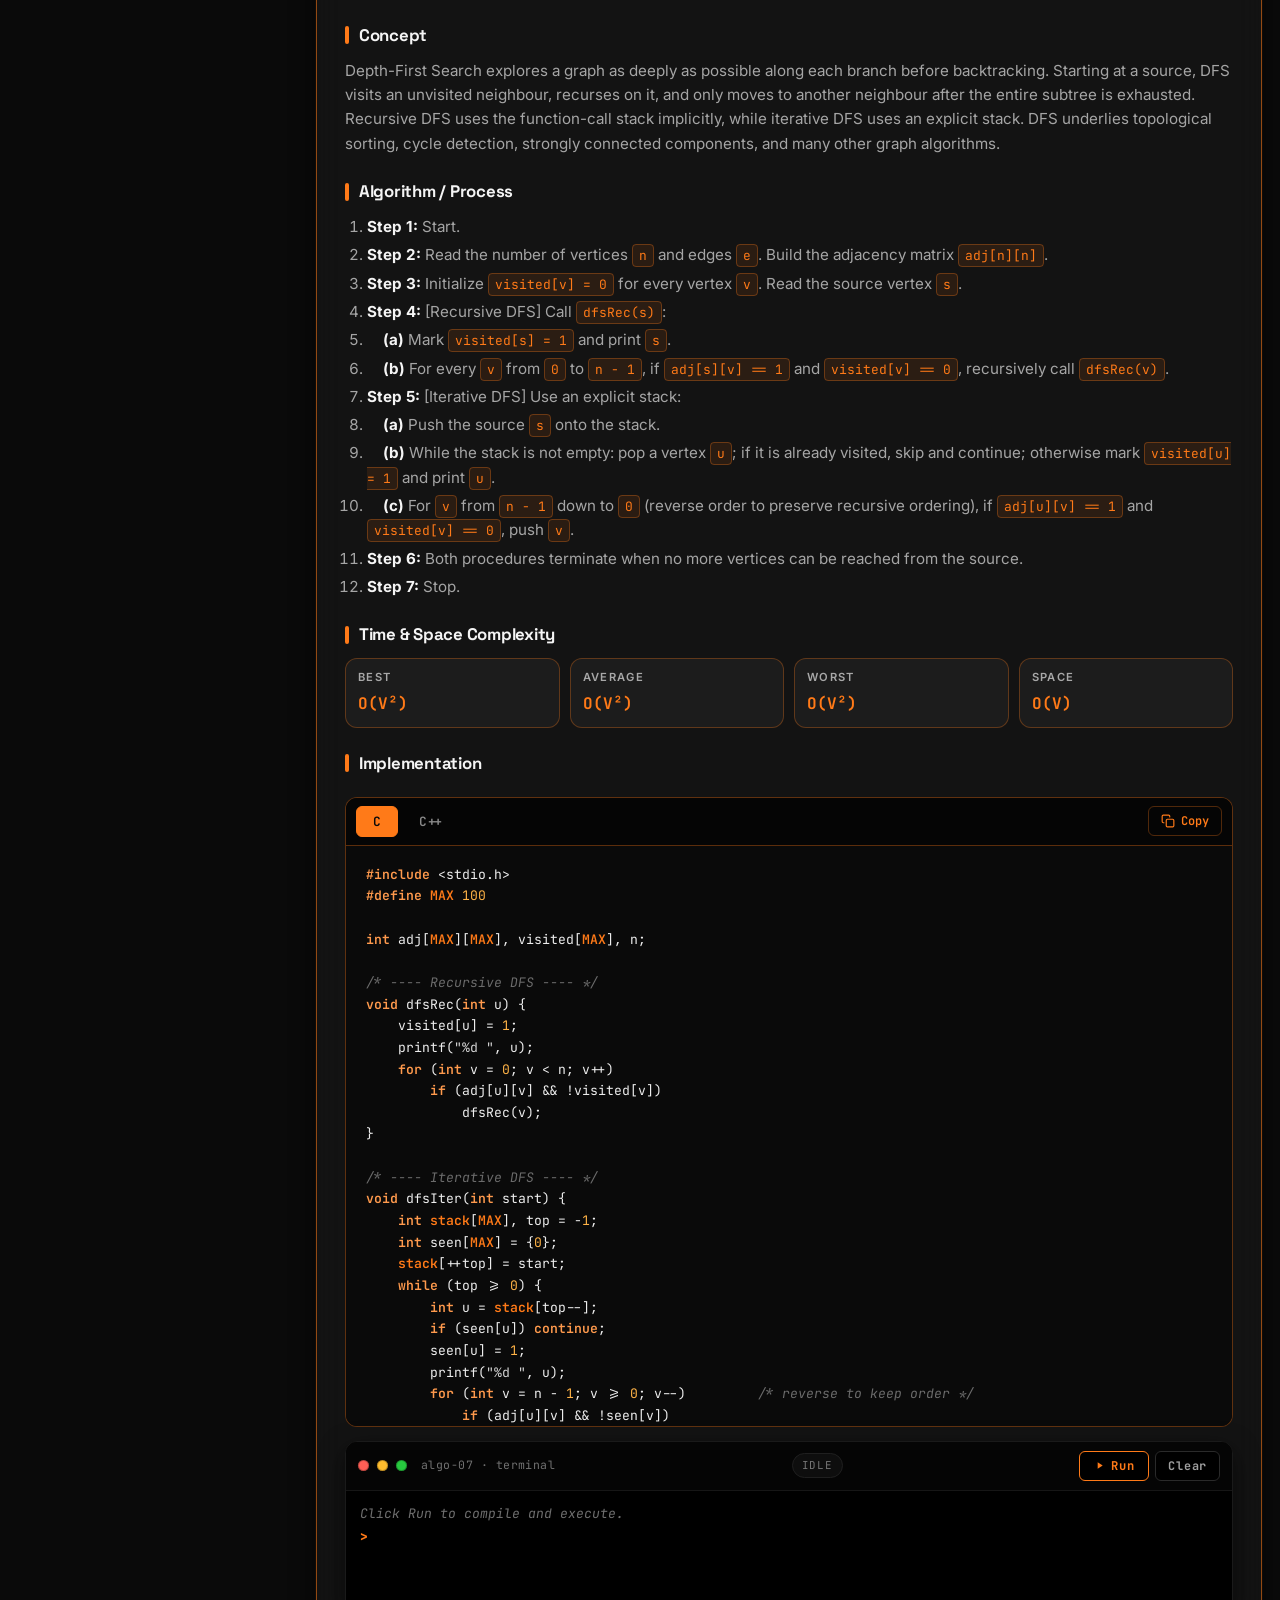
==== commit 58bff29d: "Wired backend" ====
--- a/index.html
+++ b/index.html
@@ -106,6 +106,7 @@
 <div id="toast" class="toast glass" role="status" aria-live="polite"></div>
 
 <script src="data.js"></script>
+<script src="runner.js"></script>
 <script src="script.js"></script>
 </body>
 </html>
--- a/styles.css
+++ b/styles.css
@@ -640,6 +640,212 @@
 .tok-cmt { color: #6b6b6b; font-style: italic; }
 .tok-fn  { color: #ffd089; }
 .tok-typ { color: #ff7a18; font-weight: 600; }
+
+/* ---------- Code runtime wrapper (code-block + terminal stack) ---------- */
+.code-runtime {
+  display: flex;
+  flex-direction: column;
+  gap: 14px;
+}
+
+/* ---------- Terminal: standalone black rectangle ---------- */
+.terminal {
+  background: #000;
+  border: 1.5px solid #1a1a1a;
+  border-radius: var(--radius-md);
+  overflow: hidden;
+  box-shadow:
+    0 8px 24px rgba(0, 0, 0, 0.55),
+    inset 0 0 0 1px rgba(255, 122, 24, 0.05);
+  display: flex;
+  flex-direction: column;
+  transition: border-color .2s ease, box-shadow .2s ease;
+}
+.terminal[data-state="running"],
+.terminal[data-state="compiling"],
+.terminal[data-state="connecting"] {
+  border-color: rgba(255, 122, 24, 0.4);
+  box-shadow:
+    0 8px 24px rgba(0, 0, 0, 0.55),
+    0 0 0 1px rgba(255, 122, 24, 0.18),
+    0 0 22px rgba(255, 122, 24, 0.10);
+}
+
+/* ----- Header bar ----- */
+.terminal-head {
+  display: flex;
+  align-items: center;
+  justify-content: space-between;
+  gap: 12px;
+  padding: 9px 12px;
+  background: #050505;
+  border-bottom: 1.5px solid #161616;
+  flex-wrap: wrap;
+}
+.terminal-title {
+  display: inline-flex;
+  align-items: center;
+  gap: 8px;
+  font-family: 'JetBrains Mono', monospace;
+  font-size: .72rem;
+  color: var(--text-dim);
+  letter-spacing: .04em;
+}
+.t-dot {
+  width: 11px; height: 11px;
+  border-radius: 50%;
+  display: inline-block;
+}
+.t-dot-r { background: #ff5f56; box-shadow: inset 0 0 0 1px rgba(0,0,0,0.25); }
+.t-dot-y { background: #ffbd2e; box-shadow: inset 0 0 0 1px rgba(0,0,0,0.25); }
+.t-dot-g { background: #27c93f; box-shadow: inset 0 0 0 1px rgba(0,0,0,0.25); }
+.t-name { margin-left: 6px; }
+
+.terminal-status {
+  font-family: 'JetBrains Mono', monospace;
+  font-size: .68rem;
+  padding: 3px 9px;
+  border-radius: 999px;
+  background: #0e0e0e;
+  border: 1px solid #1f1f1f;
+  color: var(--text-dim);
+  letter-spacing: .08em;
+  text-transform: uppercase;
+  white-space: nowrap;
+}
+.terminal[data-state="running"] .terminal-status,
+.terminal[data-state="compiling"] .terminal-status,
+.terminal[data-state="connecting"] .terminal-status {
+  color: #0a0a0a;
+  background: var(--orange);
+  border-color: var(--orange);
+  animation: pulseDim 1.4s ease-in-out infinite;
+}
+.terminal[data-state^="exited"] .terminal-status {
+  color: var(--orange);
+  border-color: var(--orange);
+}
+@keyframes pulseDim {
+  0%, 100% { opacity: 1; }
+  50%      { opacity: .55; }
+}
+
+.terminal-actions { display: flex; gap: 6px; flex-shrink: 0; }
+
+/* ----- Black + orange action buttons ----- */
+.run-btn {
+  padding: 6px 14px;
+  border-radius: 6px;
+  background: #000;
+  color: var(--orange);
+  border: 1.5px solid var(--orange);
+  font-family: 'JetBrains Mono', monospace;
+  font-size: .76rem;
+  font-weight: 700;
+  letter-spacing: .06em;
+  cursor: pointer;
+  display: inline-flex;
+  align-items: center;
+  gap: 6px;
+  transition: var(--t);
+}
+.run-btn svg { width: 11px; height: 11px; }
+.run-btn:hover {
+  background: var(--orange);
+  color: #000;
+  box-shadow: 0 0 14px var(--orange-glow);
+}
+.run-btn:disabled,
+.run-btn.loading {
+  opacity: .55;
+  cursor: wait;
+  box-shadow: none;
+}
+.run-btn.loading svg { animation: spin .9s linear infinite; }
+@keyframes spin { to { transform: rotate(360deg); } }
+
+.clear-btn {
+  padding: 6px 12px;
+  border-radius: 6px;
+  background: #000;
+  border: 1.5px solid #2a2a2a;
+  color: var(--text-muted);
+  font-family: 'JetBrains Mono', monospace;
+  font-size: .74rem;
+  font-weight: 700;
+  letter-spacing: .06em;
+  cursor: pointer;
+  transition: var(--t);
+}
+.clear-btn:hover {
+  border-color: var(--orange);
+  color: var(--orange);
+}
+
+/* ----- Body (scrolling output + input line) ----- */
+.terminal-body {
+  background: #000;
+  padding: 12px 14px;
+  font-family: 'JetBrains Mono', 'Fira Code', Consolas, monospace;
+  font-size: .82rem;
+  line-height: 1.6;
+  color: #e8e8e8;
+  max-height: 360px;
+  min-height: 120px;
+  overflow-y: auto;
+  cursor: text;
+}
+.terminal-body::-webkit-scrollbar { width: 6px; height: 6px; }
+.terminal-body::-webkit-scrollbar-track { background: #000; }
+.terminal-body::-webkit-scrollbar-thumb {
+  background: #1f1f1f;
+  border-radius: 4px;
+}
+.terminal-body::-webkit-scrollbar-thumb:hover { background: var(--orange); }
+
+.terminal-output {
+  margin: 0;
+  white-space: pre-wrap;
+  word-break: break-word;
+  font-family: inherit;
+}
+.terminal-output:empty::before {
+  content: "Click Run to compile and execute.";
+  color: var(--text-dim);
+  font-style: italic;
+}
+.terminal-output .t-out  { color: #e8e8e8; }
+.terminal-output .t-in   { color: var(--orange); font-weight: 600; }
+.terminal-output .t-err  { color: #ff6a5b; }
+.terminal-output .t-meta { color: #5a5a5a; font-style: italic; }
+
+/* ----- Inline prompt + input line ----- */
+.terminal-input-line {
+  display: flex;
+  align-items: center;
+  gap: 8px;
+  margin-top: 2px;
+}
+.terminal-input-line .prompt {
+  color: var(--orange);
+  font-weight: 800;
+  user-select: none;
+  flex-shrink: 0;
+}
+.terminal-input {
+  flex: 1;
+  min-width: 0;
+  background: transparent;
+  border: none;
+  outline: none;
+  color: #e8e8e8;
+  caret-color: var(--orange);
+  font-family: inherit;
+  font-size: inherit;
+  line-height: inherit;
+  padding: 0;
+}
+.terminal-input::placeholder { color: var(--text-dim); }
 
 /* ---------- Viva ---------- */
 .viva-list { display: flex; flex-direction: column; gap: 8px; }
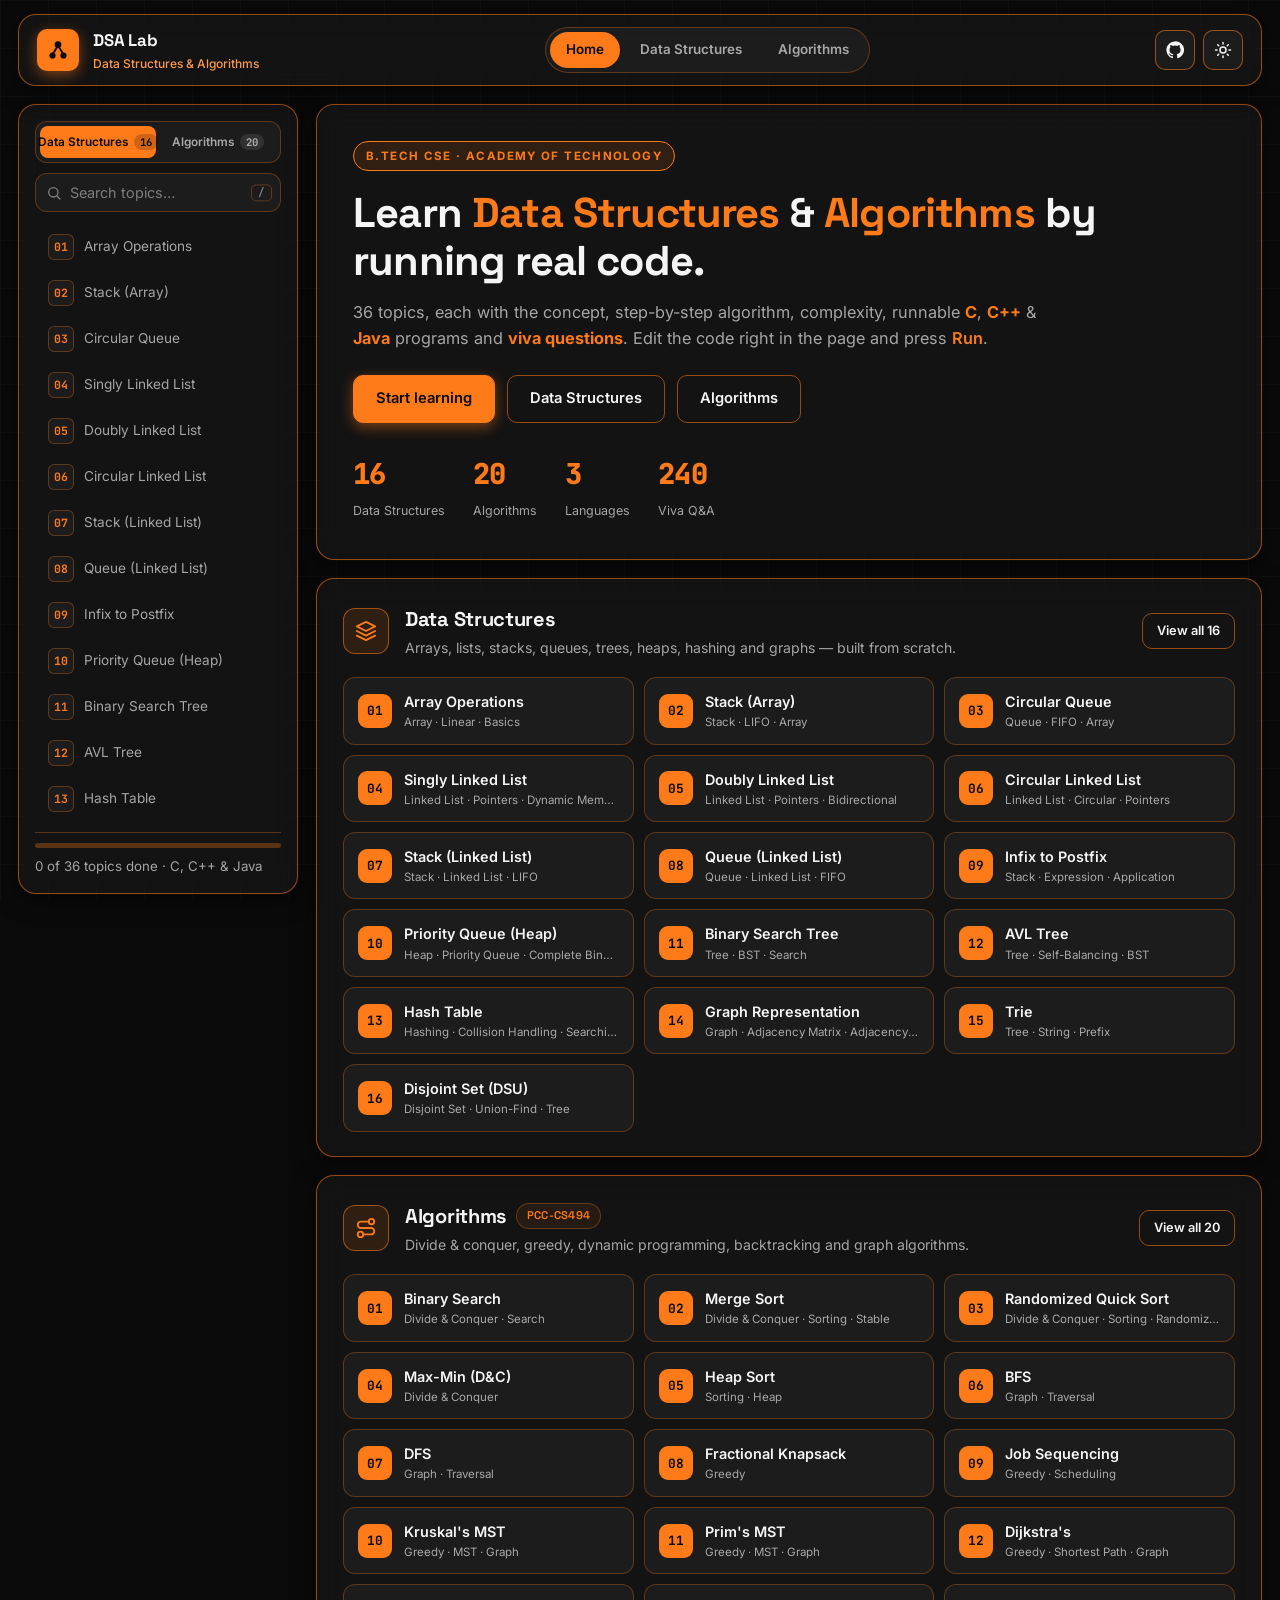
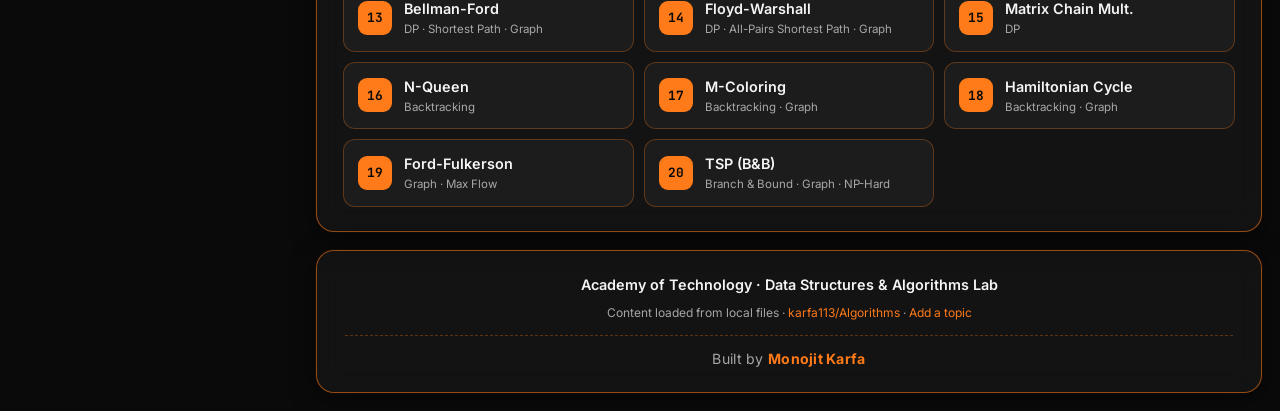
==== commit dda8408d: "Data structures added" ====
--- a/index.html
+++ b/index.html
@@ -3,30 +3,32 @@
 <head>
 <meta charset="UTF-8" />
 <meta name="viewport" content="width=device-width, initial-scale=1.0" />
-<meta name="description" content="Design and Analysis of Algorithm Lab — PCC-CS494. Complete C and C++ implementations with concepts, algorithms, and viva questions." />
-<title>DAA (PCC-CS494)</title>
+<meta name="description" content="DSA Lab — Data Structures and Algorithms with concepts, step-by-step algorithms, runnable C, C++ and Java code, visualizers and viva questions." />
+<meta name="theme-color" content="#0a0a0a" />
+<title>DSA Lab — Data Structures &amp; Algorithms</title>
 <link rel="icon" type="image/svg+xml" href="favicon.svg" />
 <link rel="preconnect" href="https://fonts.googleapis.com">
 <link rel="preconnect" href="https://fonts.gstatic.com" crossorigin>
 <link href="https://fonts.googleapis.com/css2?family=Inter:wght@300;400;500;600;700;800&family=JetBrains+Mono:wght@400;500;600&family=Space+Grotesk:wght@400;500;600;700&display=swap" rel="stylesheet">
 <link rel="stylesheet" href="styles.css" />
+<script>
+  /* apply the saved theme before first paint (no flash) */
+  try { var t = localStorage.getItem("theme"); if (t) document.documentElement.setAttribute("data-theme", t); } catch (e) {}
+</script>
 </head>
 <body>
 
-<!-- Animated background blobs -->
 <div class="bg-wrap" aria-hidden="true">
-  <div class="blob blob-1"></div>
-  <div class="blob blob-2"></div>
-  <div class="blob blob-3"></div>
-  <div class="blob blob-4"></div>
+  <div class="blob blob-1"></div><div class="blob blob-2"></div>
+  <div class="blob blob-3"></div><div class="blob blob-4"></div>
   <div class="grid-overlay"></div>
 </div>
 
 <!-- Top navigation -->
 <header class="topbar glass">
-  <div class="brand">
+  <a class="brand" href="#/" aria-label="DSA Lab home">
     <div class="logo">
-      <svg viewBox="0 0 24 24" fill="none" stroke="currentColor" stroke-width="2" stroke-linecap="round" stroke-linejoin="round" aria-label="Algorithm Lab logo">
+      <svg viewBox="0 0 24 24" fill="none" stroke="currentColor" stroke-width="2" stroke-linecap="round" stroke-linejoin="round" aria-hidden="true">
         <path d="M12 7 L6 17 M12 7 L18 17"/>
         <circle cx="12" cy="6" r="2.6" fill="currentColor"/>
         <circle cx="6" cy="18" r="2.4" fill="currentColor"/>
@@ -34,78 +36,52 @@
       </svg>
     </div>
     <div class="brand-text">
-      <h1>Algorithm Lab</h1>
-      <span>Design &amp; Analysis of Algorithms · PCC-CS494</span>
+      <h1>DSA Lab</h1>
+      <span>Data Structures &amp; Algorithms</span>
     </div>
-  </div>
+  </a>
 
-  <nav class="topbar-actions">
+  <nav class="topnav" id="topnav" aria-label="Sections"></nav>
+
+  <div class="topbar-actions">
+    <a id="repoLink" class="icon-btn glass-btn" href="#" target="_blank" rel="noopener" title="View on GitHub" aria-label="View on GitHub">
+      <svg viewBox="0 0 24 24" fill="currentColor" aria-hidden="true"><path d="M12 .5a11.5 11.5 0 0 0-3.64 22.41c.58.1.79-.25.79-.56v-2c-3.2.7-3.88-1.37-3.88-1.37-.52-1.33-1.28-1.69-1.28-1.69-1.05-.71.08-.7.08-.7 1.16.08 1.77 1.19 1.77 1.19 1.03 1.77 2.7 1.26 3.36.96.1-.75.4-1.26.73-1.55-2.55-.29-5.24-1.28-5.24-5.69 0-1.26.45-2.28 1.19-3.09-.12-.29-.52-1.46.11-3.05 0 0 .97-.31 3.17 1.18a10.9 10.9 0 0 1 5.77 0c2.2-1.49 3.17-1.18 3.17-1.18.63 1.59.23 2.76.11 3.05.74.81 1.19 1.83 1.19 3.09 0 4.42-2.7 5.4-5.27 5.68.41.36.78 1.06.78 2.14v3.17c0 .31.21.67.8.56A11.5 11.5 0 0 0 12 .5z"/></svg>
+    </a>
     <button id="themeToggle" class="icon-btn glass-btn" title="Toggle theme" aria-label="Toggle theme">
       <svg viewBox="0 0 24 24" fill="none" stroke="currentColor" stroke-width="2" stroke-linecap="round" stroke-linejoin="round"><circle cx="12" cy="12" r="4"/><path d="M12 2v2M12 20v2M4.93 4.93l1.41 1.41M17.66 17.66l1.41 1.41M2 12h2M20 12h2M6.34 17.66l-1.41 1.41M19.07 4.93l-1.41 1.41"/></svg>
     </button>
     <button id="menuToggle" class="icon-btn glass-btn mobile-only" aria-label="Open menu">
       <svg viewBox="0 0 24 24" fill="none" stroke="currentColor" stroke-width="2" stroke-linecap="round" stroke-linejoin="round"><path d="M4 6h16M4 12h16M4 18h16"/></svg>
     </button>
-  </nav>
+  </div>
 </header>
 
-<!-- Layout -->
 <main class="layout">
 
   <!-- Sidebar -->
-  <aside id="sidebar" class="sidebar glass">
+  <aside id="sidebar" class="sidebar glass" aria-label="Topic index">
     <div class="sidebar-head">
-      <span class="muted">Index</span>
-      <input id="search" type="search" placeholder="Search algorithm…" />
+      <div class="seg" id="catSeg" role="tablist" aria-label="Section"></div>
+      <div class="search-wrap">
+        <svg viewBox="0 0 24 24" fill="none" stroke="currentColor" stroke-width="2" stroke-linecap="round" stroke-linejoin="round" aria-hidden="true"><circle cx="11" cy="11" r="7"/><path d="M21 21l-4.3-4.3"/></svg>
+        <input id="search" type="search" placeholder="Search topics…" aria-label="Search topics" />
+        <kbd>/</kbd>
+      </div>
     </div>
-    <ul id="algoList" class="algo-list"></ul>
-    <div class="sidebar-foot muted">
-      <small>20 algorithms · C &amp; C++</small>
-    </div>
+    <ul id="topicList" class="algo-list"></ul>
+    <div class="sidebar-foot muted" id="sidebarFoot"><small>Loading…</small></div>
   </aside>
 
-  <!-- Main content -->
-  <section class="content">
-
-    <!-- Hero -->
-    <div id="hero" class="hero glass">
-      <div class="hero-inner">
-        <span class="badge">PCC-CS494 · B.Tech CSE</span>
-        <h2>Master every algorithm in your DAA lab.</h2>
-        <p>A complete reference of <strong>20 algorithms</strong> with concepts, step-by-step pseudocode, working <strong>C</strong> &amp; <strong>C++</strong> implementations, and frequently-asked <strong>viva questions</strong>.</p>
-        <div class="hero-cta">
-          <a href="#algo-1" class="btn primary">Start Learning</a>
-          <a href="#syllabus" class="btn ghost">View Syllabus</a>
-        </div>
-        <div class="hero-stats">
-          <div class="stat"><span>20</span><small>Algorithms</small></div>
-          <div class="stat"><span>2</span><small>Languages</small></div>
-          <div class="stat"><span>100+</span><small>Viva Q&amp;A</small></div>
-        </div>
-      </div>
-    </div>
-
-    <!-- Syllabus quick links -->
-    <div id="syllabus" class="syllabus glass">
-      <h3>Lab Syllabus</h3>
-      <ol id="syllabusList" class="syllabus-list"></ol>
-    </div>
-
-    <!-- All algorithm sections rendered here -->
-    <div id="algoContainer"></div>
-
-    <footer class="footer glass">
-      <p>Academy of Technology · Design &amp; Analysis of Algorithm Lab</p>
-      <p class="muted"><small>Built for students · C &amp; C++ implementations</small></p>
-      <p class="credit">Built by <strong>Monojit Karfa</strong></p>
-    </footer>
+  <!-- Main content (rendered by script.js) -->
+  <section class="content" id="view" aria-live="polite">
+    <div class="glass loading-card"><div class="spinner"></div><p>Loading content from GitHub…</p></div>
   </section>
 </main>
 
-<!-- Toast -->
 <div id="toast" class="toast glass" role="status" aria-live="polite"></div>
 
-<script src="data.js"></script>
+<script src="config.js"></script>
+<script src="content.js"></script>
 <script src="runner.js"></script>
 <script src="script.js"></script>
 </body>
--- a/styles.css
+++ b/styles.css
@@ -618,20 +618,63 @@
   overflow: auto;
 }
 .code-pane.active { display: block; }
-.code-pane pre {
+.code-pane::-webkit-scrollbar { height: 8px; width: 8px; }
+.code-pane::-webkit-scrollbar-track { background: #050505; }
+.code-pane::-webkit-scrollbar-thumb { background: var(--border-soft); border-radius: 4px; }
+.code-pane::-webkit-scrollbar-thumb:hover { background: var(--orange); }
+
+/* ----- Editable code overlay -----
+   The highlighted <pre> renders the syntax-coloured text and defines the
+   block's height. The transparent <textarea> sits directly on top, catches
+   keystrokes / selection / caret, and on every input the pre is re-highlighted
+   from the textarea's value. Pre and textarea MUST share font / size /
+   line-height / padding / tab-size byte-for-byte or the caret will drift
+   off the visible glyphs. */
+.code-edit-wrap {
+  position: relative;
+  display: block;
+  min-height: 100%;
+}
+.code-pane pre.code-highlight,
+.code-pane .code-textarea {
   margin: 0;
   padding: 18px 20px;
   font-family: 'JetBrains Mono', 'Fira Code', 'Consolas', monospace;
   font-size: .82rem;
   line-height: 1.65;
-  color: var(--code-text);
   white-space: pre;
   tab-size: 4;
-}
-.code-pane::-webkit-scrollbar { height: 8px; width: 8px; }
-.code-pane::-webkit-scrollbar-track { background: #050505; }
-.code-pane::-webkit-scrollbar-thumb { background: var(--border-soft); border-radius: 4px; }
-.code-pane::-webkit-scrollbar-thumb:hover { background: var(--orange); }
+  -moz-tab-size: 4;
+  letter-spacing: 0;
+  border: 0;
+  box-sizing: border-box;
+}
+.code-pane pre.code-highlight {
+  display: block;
+  color: var(--code-text);
+  background: transparent;
+  pointer-events: none;     /* clicks fall through to the textarea */
+  min-height: 100%;
+}
+.code-pane .code-textarea {
+  position: absolute;
+  top: 0; left: 0;
+  width: 100%;
+  height: 100%;
+  background: transparent;
+  color: transparent;       /* glyphs come from the pre below */
+  caret-color: var(--orange);
+  outline: none;
+  resize: none;
+  overflow: hidden;         /* parent .code-pane handles scrolling */
+  display: block;
+}
+.code-pane .code-textarea::selection {
+  background: rgba(255, 122, 24, 0.28);
+}
+.code-pane .code-textarea::-moz-selection {
+  background: rgba(255, 122, 24, 0.28);
+}
 
 /* Syntax tokens — orange/grayscale palette */
 .tok-key { color: #ff9a4d; font-weight: 600; }
@@ -651,7 +694,8 @@
 /* ---------- Terminal: standalone black rectangle ---------- */
 .terminal {
   background: #000;
-  border: 1.5px solid #1a1a1a;
+  /* Same translucent orange as .code-block so the two cards visually match. */
+  border: 1.5px solid var(--code-border);
   border-radius: var(--radius-md);
   overflow: hidden;
   box-shadow:
@@ -1026,3 +1070,672 @@
   transition: opacity .25s;
 }
 .backdrop.show { opacity: 1; pointer-events: auto; }
+
+/* ============================================================
+   Visualize launch button (on each algorithm card)
+   ============================================================ */
+.viz-launch {
+  display: inline-flex;
+  align-items: center;
+  gap: 8px;
+  padding: 9px 16px;
+  border-radius: 10px;
+  border: 1.5px solid var(--orange);
+  background: rgba(255, 122, 24, 0.10);
+  color: var(--orange);
+  font-weight: 700;
+  font-size: .85rem;
+  text-decoration: none;
+  letter-spacing: 0.02em;
+  cursor: pointer;
+  transition: var(--t);
+  font-family: inherit;
+  white-space: nowrap;
+}
+.viz-launch:hover {
+  background: var(--orange);
+  color: #0a0a0a;
+  box-shadow: 0 4px 14px var(--orange-glow);
+  transform: translateY(-1px);
+}
+.viz-launch svg { width: 16px; height: 16px; }
+
+/* ============================================================
+   viz.html — dedicated visualizer page
+   ============================================================ */
+.viz-page .topbar .brand { text-decoration: none; }
+.viz-page .topbar .brand:hover .brand-text h1 { color: var(--orange); }
+.back-btn { padding: 9px 16px; font-size: .85rem; }
+.back-btn svg { width: 16px; height: 16px; }
+
+.viz-main {
+  max-width: 1400px;
+  margin: 0 auto;
+  padding: 78px 24px 32px;
+  display: flex;
+  flex-direction: column;
+  gap: 18px;
+}
+
+.viz-hero {
+  padding: 22px 28px;
+  border-radius: var(--radius-lg);
+  display: flex;
+  align-items: flex-start;
+  justify-content: space-between;
+  gap: 20px;
+  flex-wrap: wrap;
+}
+.viz-hero-left {
+  display: flex;
+  align-items: flex-start;
+  gap: 18px;
+  flex: 1;
+  min-width: 260px;
+}
+.viz-num {
+  width: 60px; height: 60px;
+  border-radius: 12px;
+  display: grid; place-items: center;
+  font-family: 'JetBrains Mono', monospace;
+  font-weight: 800;
+  font-size: 1.25rem;
+  background: var(--orange);
+  color: #0a0a0a;
+  flex-shrink: 0;
+}
+.viz-hero h2 {
+  font-family: 'Space Grotesk', 'Inter', sans-serif;
+  font-size: clamp(1.25rem, 2.6vw, 1.7rem);
+  font-weight: 700;
+  letter-spacing: -0.01em;
+  margin: 4px 0 6px;
+  color: var(--text);
+}
+.viz-hero p {
+  font-size: .92rem;
+  color: var(--text-muted);
+  max-width: 820px;
+  line-height: 1.55;
+  margin-top: 6px;
+}
+.viz-hero .badge {
+  display: inline-flex;
+  gap: 6px;
+  flex-wrap: wrap;
+  background: transparent;
+  border: none;
+  padding: 0;
+  margin: 0 0 4px;
+}
+.viz-hero .badge .tag {
+  background: rgba(255, 122, 24, 0.10);
+  border: 1px solid var(--border-soft);
+  color: var(--orange);
+  padding: 2px 9px;
+  border-radius: 999px;
+  font-size: .7rem;
+  font-weight: 600;
+  text-transform: uppercase;
+  letter-spacing: 0.06em;
+}
+.viz-hero-right { flex-shrink: 0; }
+
+.viz-host {
+  padding: 24px;
+  border-radius: var(--radius-lg);
+  min-height: 520px;
+}
+
+.viz-nav {
+  display: grid;
+  grid-template-columns: minmax(0, 1fr) minmax(0, 2fr) minmax(0, 1fr);
+  grid-template-areas: "prev picker next";
+  align-items: center;
+  padding: 14px 22px;
+  border-radius: var(--radius-lg);
+  gap: 12px;
+}
+#vizPrev { grid-area: prev; justify-self: start; }
+#vizPicker { grid-area: picker; justify-self: stretch; }
+#vizNext { grid-area: next; justify-self: end; }
+
+.viz-nav-btn {
+  display: inline-flex;
+  align-items: center;
+  gap: 8px;
+  padding: 9px 16px;
+  border-radius: 10px;
+  border: 1.5px solid var(--border-soft);
+  background: var(--glass-bg);
+  color: var(--text);
+  text-decoration: none;
+  font-weight: 600;
+  font-size: .88rem;
+  transition: var(--t);
+}
+.viz-nav-btn:hover {
+  border-color: var(--orange);
+  color: var(--orange);
+  background: rgba(255, 122, 24, 0.08);
+}
+.viz-nav-btn svg { width: 16px; height: 16px; flex-shrink: 0; }
+
+/* Custom-styled <select> — native arrow hidden, themed chevron drawn instead */
+#vizPicker {
+  width: 100%;
+  padding: 10px 38px 10px 14px;     /* room on the right for the chevron */
+  border-radius: 10px;
+  border: 1.5px solid var(--border-soft);
+  background-color: var(--bg-soft);
+  color: var(--text);
+  font-family: 'Inter', system-ui, sans-serif;
+  font-size: .88rem;
+  font-weight: 600;
+  cursor: pointer;
+  transition: var(--t);
+  -webkit-appearance: none;
+  -moz-appearance: none;
+  appearance: none;
+  background-image: url("data:image/svg+xml;utf8,<svg xmlns='http://www.w3.org/2000/svg' width='14' height='14' viewBox='0 0 24 24' fill='none' stroke='%23ff7a18' stroke-width='2.5' stroke-linecap='round' stroke-linejoin='round'><path d='M6 9l6 6 6-6'/></svg>");
+  background-repeat: no-repeat;
+  background-position: right 14px center;
+  background-size: 14px 14px;
+  text-overflow: ellipsis;
+}
+#vizPicker:hover { border-color: var(--orange); }
+#vizPicker:focus { outline: none; border-color: var(--orange); box-shadow: 0 0 0 3px rgba(255,122,24,0.12); }
+/* Options menu — limited cross-browser styling, but Chrome/Edge/Firefox honor these */
+#vizPicker option {
+  background-color: #0a0a0a;
+  color: var(--text);
+  font-family: 'Inter', system-ui, sans-serif;
+  font-weight: 500;
+  padding: 10px 14px;
+}
+[data-theme="light"] #vizPicker option { background-color: #ffffff; color: #0a0a0a; }
+
+/* ============================================================
+   Visualizer component (used inside #vizHost)
+   ============================================================ */
+.visualizer {
+  display: flex;
+  flex-direction: column;
+  gap: 14px;
+}
+.viz-empty .viz-soon, .visualizer .viz-soon {
+  padding: 60px 20px;
+  text-align: center;
+  color: var(--text-muted);
+  font-size: 1rem;
+  border: 1.5px dashed var(--border-soft);
+  border-radius: var(--radius-md);
+  background: var(--glass-bg);
+}
+
+.viz-head {
+  display: flex;
+  align-items: center;
+  justify-content: space-between;
+  gap: 12px;
+  padding-bottom: 12px;
+  border-bottom: 1.5px solid var(--border-soft);
+}
+.viz-title {
+  display: inline-flex;
+  align-items: center;
+  gap: 9px;
+  font-family: 'Space Grotesk', sans-serif;
+  font-weight: 700;
+  font-size: 1rem;
+  color: var(--text);
+  letter-spacing: -0.005em;
+}
+.viz-title svg {
+  width: 18px; height: 18px;
+  color: var(--orange);
+}
+.viz-status {
+  font-family: 'JetBrains Mono', monospace;
+  font-size: .72rem;
+  text-transform: uppercase;
+  letter-spacing: .12em;
+  padding: 5px 11px;
+  border-radius: 999px;
+  border: 1.5px solid var(--border-soft);
+  color: var(--text-muted);
+  background: var(--glass-bg);
+}
+.visualizer[data-state="playing"]   .viz-status { color: #22c55e; border-color: rgba(34,197,94,.5); }
+.visualizer[data-state="paused"]    .viz-status { color: var(--orange); border-color: var(--orange); }
+.visualizer[data-state="done"]      .viz-status { color: #22d3ee; border-color: rgba(34,211,238,.5); }
+.visualizer[data-state="ready"]     .viz-status { color: var(--orange-soft); border-color: var(--border); }
+.visualizer[data-state="input error"] .viz-status { color: #ef4444; border-color: rgba(239,68,68,.5); }
+
+/* ---- Input editor (vertical: fields → presets → build) --------------- */
+.viz-inputs {
+  display: flex;
+  flex-direction: column;
+  gap: 12px;
+  padding: 14px;
+  background: rgba(255, 122, 24, 0.04);
+  border: 1px solid var(--border-soft);
+  border-radius: var(--radius-md);
+}
+.viz-fields {
+  display: flex;
+  flex-direction: column;
+  gap: 10px;
+  width: 100%;
+}
+.viz-field {
+  display: flex;
+  flex-direction: column;
+  gap: 4px;
+}
+.viz-field > span {
+  font-size: .75rem;
+  font-weight: 600;
+  color: var(--text-muted);
+  letter-spacing: .02em;
+}
+.viz-field input,
+.viz-field textarea {
+  width: 100%;
+  padding: 9px 12px;
+  border-radius: 8px;
+  border: 1.5px solid var(--border-soft);
+  background: var(--bg-soft);
+  color: var(--text);
+  font-family: 'JetBrains Mono', monospace;
+  font-size: .82rem;
+  transition: var(--t);
+}
+.viz-field input:focus,
+.viz-field textarea:focus {
+  outline: none;
+  border-color: var(--orange);
+  background: var(--bg);
+  box-shadow: 0 0 0 3px rgba(255,122,24,0.12);
+}
+.viz-field textarea {
+  resize: vertical;
+  min-height: 80px;
+  line-height: 1.5;
+}
+.viz-presets {
+  display: flex;
+  flex-wrap: wrap;
+  gap: 6px;
+  justify-content: flex-start;
+}
+.viz-preset {
+  padding: 6px 12px;
+  border-radius: 999px;
+  border: 1.5px solid var(--border-soft);
+  background: var(--glass-bg);
+  color: var(--text-muted);
+  font-family: inherit;
+  font-size: .75rem;
+  font-weight: 600;
+  cursor: pointer;
+  transition: var(--t);
+}
+.viz-preset:hover {
+  border-color: var(--orange);
+  color: var(--orange);
+  background: rgba(255, 122, 24, 0.08);
+}
+.viz-load {
+  width: 100%;                       /* matches input field width */
+  padding: 11px 22px;
+  border-radius: 8px;
+  border: none;
+  background: var(--orange);
+  color: #0a0a0a;
+  font-family: inherit;
+  font-weight: 700;
+  font-size: .85rem;
+  cursor: pointer;
+  letter-spacing: 0.08em;
+  text-transform: uppercase;
+  transition: var(--t);
+  box-shadow: 0 3px 10px var(--orange-glow);
+}
+.viz-load:hover { background: var(--orange-bright); transform: translateY(-1px); }
+.viz-load:active { transform: translateY(0); }
+
+/* ---- Stage (SVG canvas) ---------------------------------------------- */
+.viz-stage {
+  background: #000;
+  border: 1.5px solid var(--code-border);
+  border-radius: var(--radius-md);
+  padding: 16px;
+  display: flex;
+  align-items: center;
+  justify-content: center;
+  min-height: 320px;
+  overflow: auto;
+}
+.viz-svg {
+  width: 100%;
+  height: auto;
+  max-height: 540px;
+  display: block;
+}
+.v-t {
+  font-family: 'JetBrains Mono', 'Fira Code', Consolas, monospace;
+  fill: #ededed;
+  font-weight: 600;
+  pointer-events: none;
+  user-select: none;
+}
+.v-num   { font-size: 13px; fill: #ffb347; }
+.v-idx   { font-size: 11px; fill: rgba(255,255,255,0.45); font-weight: 500; }
+.v-tag   { font-size: 11px; fill: rgba(255,255,255,0.7);  font-weight: 600; }
+.v-node  { font-size: 14px; fill: #ededed; font-weight: 700; }
+.v-nlab  { font-size: 12px; fill: #ffb347; font-weight: 700; }
+.v-w     { font-size: 11px; fill: #ffb347; font-weight: 700; }
+.v-mc    { font-size: 13px; fill: #ededed; font-weight: 600; }
+.v-q     { font-size: 28px; fill: #0a0a0a; font-weight: 700; }
+
+/* ---- Message + controls ---------------------------------------------- */
+.viz-message {
+  padding: 12px 16px;
+  background: var(--bg-soft);
+  border: 1px solid var(--border-soft);
+  border-radius: var(--radius-md);
+  color: var(--text);
+  font-size: .9rem;
+  line-height: 1.55;
+  min-height: 44px;
+}
+.viz-message b { color: var(--orange); }
+.viz-message code {
+  font-family: 'JetBrains Mono', monospace;
+  background: rgba(255,122,24,0.10);
+  padding: 1px 6px;
+  border-radius: 4px;
+  font-size: .85em;
+}
+
+.viz-controls {
+  display: flex;
+  align-items: center;
+  gap: 10px;
+  flex-wrap: wrap;
+  padding: 10px 14px;
+  background: var(--glass-bg);
+  border: 1px solid var(--border-soft);
+  border-radius: var(--radius-md);
+}
+.viz-btn {
+  width: 42px;
+  height: 42px;
+  padding: 0;
+  border-radius: 10px;
+  border: 1.5px solid var(--border-soft);
+  background: var(--bg-soft);
+  color: var(--text);
+  cursor: pointer;
+  display: inline-flex;
+  align-items: center;
+  justify-content: center;
+  line-height: 0;                /* prevents font-baseline pushing icon off-centre */
+  transition: var(--t);
+  font-family: inherit;
+  flex-shrink: 0;
+}
+.viz-btn svg {
+  width: 18px;
+  height: 18px;
+  display: block;
+  pointer-events: none;
+}
+.viz-btn:hover { border-color: var(--orange); color: var(--orange); background: rgba(255,122,24,0.08); }
+.viz-btn:active { transform: translateY(1px); }
+.viz-btn.viz-play {
+  background: var(--orange);
+  color: #0a0a0a;
+  border-color: var(--orange);
+  box-shadow: 0 3px 10px var(--orange-glow);
+}
+.viz-btn.viz-play:hover { background: var(--orange-bright); color: #0a0a0a; }
+.viz-btn.viz-play svg { width: 20px; height: 20px; }
+.viz-frame {
+  margin-left: 6px;
+  font-family: 'JetBrains Mono', monospace;
+  font-size: .82rem;
+  color: var(--text-muted);
+  font-weight: 600;
+  padding: 0 8px;
+}
+.viz-speed {
+  margin-left: auto;
+  display: flex;
+  align-items: center;
+  gap: 10px;
+  font-size: .78rem;
+  color: var(--text-muted);
+  font-weight: 600;
+}
+.viz-speed input[type="range"] {
+  -webkit-appearance: none;
+  appearance: none;
+  width: 140px;
+  height: 4px;
+  background: var(--border-soft);
+  border-radius: 2px;
+  outline: none;
+  cursor: pointer;
+}
+.viz-speed input[type="range"]::-webkit-slider-thumb {
+  -webkit-appearance: none;
+  width: 16px; height: 16px;
+  background: var(--orange);
+  border: 2px solid #0a0a0a;
+  border-radius: 50%;
+  cursor: pointer;
+  box-shadow: 0 2px 6px var(--orange-glow);
+}
+.viz-speed input[type="range"]::-moz-range-thumb {
+  width: 14px; height: 14px;
+  background: var(--orange);
+  border: 2px solid #0a0a0a;
+  border-radius: 50%;
+  cursor: pointer;
+}
+
+/* ---- Responsive ------------------------------------------------------ */
+@media (max-width: 760px) {
+  .viz-main { padding: 78px 12px 24px; gap: 14px; }
+  .viz-hero { padding: 16px; gap: 14px; }
+  .viz-hero h2 { font-size: 1.1rem; }
+  .viz-hero p { font-size: .85rem; }
+  .viz-num { width: 46px; height: 46px; font-size: 1rem; }
+  .viz-host { padding: 14px; min-height: 420px; }
+  .viz-stage { padding: 10px; min-height: 240px; }
+  .viz-svg { max-height: 380px; }
+  .viz-controls { gap: 6px; padding: 8px; }
+  .viz-btn { width: 38px; height: 38px; }
+  .viz-btn svg { width: 16px; height: 16px; }
+  .viz-btn.viz-play svg { width: 18px; height: 18px; }
+  .viz-speed { width: 100%; margin-left: 0; margin-top: 4px; }
+  .viz-speed input[type="range"] { flex: 1; width: auto; }
+  .viz-frame { padding: 0 4px; font-size: .78rem; }
+  .viz-launch span { display: none; }
+  .viz-launch { padding: 8px 11px; }
+
+  /* Open-reference: keep compact, not full-width */
+  .viz-hero-right .btn { padding: 8px 14px; font-size: .82rem; }
+  .viz-hero-right .btn svg { width: 14px; height: 14px; }
+
+  /* Nav: picker on top spanning full width, prev + next side-by-side below */
+  .viz-nav {
+    grid-template-columns: 1fr 1fr;
+    grid-template-areas:
+      "picker picker"
+      "prev   next";
+    padding: 12px 14px;
+    gap: 10px;
+  }
+  #vizPrev, #vizNext { justify-self: stretch; justify-content: center; }
+}
+
+@media (max-width: 480px) {
+  .viz-hero { flex-direction: column; align-items: stretch; }
+  .viz-hero-right { width: 100%; }
+  .viz-hero-right .btn { width: auto; align-self: flex-start; }
+}
+
+/* ============================================================
+   DSA Lab additions  (categories, routing, Java tab, polish)
+   ============================================================ */
+
+/* ---------- top nav pills ---------- */
+.topbar { gap: 14px; }
+.topnav { display: flex; gap: 4px; padding: 4px; border-radius: 999px; border: 1.5px solid var(--border-soft); background: var(--glass-bg); }
+.topnav a {
+  padding: 7px 16px; border-radius: 999px; font-size: .84rem; font-weight: 600;
+  color: var(--text-muted); text-decoration: none; transition: var(--t); white-space: nowrap;
+}
+.topnav a:hover { color: var(--text); }
+.topnav a.active { background: var(--orange); color: #0a0a0a; }
+.topbar-actions { align-items: center; }
+a.icon-btn { display: grid; place-items: center; text-decoration: none; color: inherit; }
+
+/* ---------- sidebar: segmented control + search ---------- */
+.seg { display: grid; grid-auto-flow: column; grid-auto-columns: 1fr; gap: 4px; padding: 4px; border-radius: var(--radius-md); border: 1.5px solid var(--border-soft); background: var(--glass-bg); }
+.seg button {
+  display: flex; align-items: center; justify-content: center; gap: 5px;
+  padding: 8px 4px; min-width: 0; border: 0; border-radius: 8px; background: transparent; cursor: pointer;
+  font: 600 .74rem 'Inter', sans-serif; color: var(--text-muted); transition: var(--t); white-space: nowrap;
+}
+.seg button:hover { color: var(--text); }
+.seg button.active { background: var(--orange); color: #0a0a0a; }
+.seg .count { font: 700 .66rem 'JetBrains Mono', monospace; padding: 1px 6px; border-radius: 999px; background: rgba(128,128,128,.22); }
+.seg button.active .count { background: rgba(0,0,0,.18); }
+.search-wrap { position: relative; }
+.search-wrap svg { position: absolute; left: 11px; top: 50%; transform: translateY(-50%); width: 16px; height: 16px; color: var(--text-dim); pointer-events: none; }
+.search-wrap input { padding-left: 34px; padding-right: 30px; }
+.search-wrap kbd {
+  position: absolute; right: 9px; top: 50%; transform: translateY(-50%);
+  font: 600 .68rem 'JetBrains Mono', monospace; color: var(--text-dim);
+  border: 1.5px solid var(--border-soft); border-radius: 5px; padding: 0 6px; line-height: 1.4; pointer-events: none;
+}
+.search-wrap input:focus ~ kbd { display: none; }
+.algo-list li.group { font: 700 .68rem 'Inter', sans-serif; letter-spacing: .14em; text-transform: uppercase; color: var(--orange); padding: 12px 6px 4px; }
+.algo-list li.empty { color: var(--text-dim); font-size: .85rem; padding: 14px 8px; }
+.algo-list li a { position: relative; }
+.algo-list .name { flex: 1; min-width: 0; }
+.done-dot { width: 18px; height: 18px; border-radius: 50%; background: rgba(34,197,94,.16); color: #22c55e; display: grid; place-items: center; flex-shrink: 0; }
+.done-dot svg { width: 11px; height: 11px; stroke-width: 3; }
+.sidebar-foot { display: flex; flex-direction: column; gap: 8px; }
+.progress { height: 5px; border-radius: 99px; background: var(--border-soft); overflow: hidden; }
+.progress span { display: block; height: 100%; background: linear-gradient(90deg, var(--orange), var(--orange-bright)); border-radius: 99px; transition: width .4s ease; }
+
+/* ---------- loading / error cards ---------- */
+.loading-card { border-radius: var(--radius-lg); padding: 48px 28px; text-align: center; display: flex; flex-direction: column; align-items: center; gap: 14px; }
+.loading-card.error h3 { color: #ff6a5b; }
+.loading-card code { font-family: 'JetBrains Mono', monospace; background: rgba(255,122,24,.1); padding: 1px 6px; border-radius: 5px; }
+.spinner { width: 30px; height: 30px; border-radius: 50%; border: 3px solid var(--border-soft); border-top-color: var(--orange); animation: spin .8s linear infinite; }
+.spinner.sm { width: 16px; height: 16px; border-width: 2px; display: inline-block; vertical-align: -3px; margin-right: 8px; }
+
+/* ---------- home + category cards ---------- */
+.hero h2 em, .hero p em { color: var(--orange); font-style: normal; font-weight: 600; }
+.cat-block { border-radius: var(--radius-lg); padding: 24px 26px; scroll-margin-top: 90px; }
+.cat-head { display: flex; align-items: center; gap: 16px; margin-bottom: 18px; flex-wrap: wrap; }
+.cat-ico { width: 46px; height: 46px; border-radius: 12px; background: rgba(255,122,24,.12); border: 1.5px solid var(--border); color: var(--orange); display: grid; place-items: center; flex-shrink: 0; }
+.cat-ico svg { width: 22px; height: 22px; }
+.cat-title { flex: 1; min-width: 200px; }
+.cat-title h3 { font-size: 1.25rem; display: flex; align-items: center; gap: 10px; flex-wrap: wrap; }
+.cat-title p { font-size: .88rem; margin-top: 2px; }
+.btn.small { padding: 7px 14px; font-size: .8rem; }
+.topic-grid { display: grid; grid-template-columns: repeat(auto-fill, minmax(230px, 1fr)); gap: 10px; }
+.topic-card {
+  display: flex; align-items: center; gap: 12px; padding: 12px 14px; text-decoration: none; color: var(--text);
+  border-radius: var(--radius-md); border: 1.5px solid var(--border-soft); background: var(--glass-bg);
+  transition: transform .15s ease, border-color .15s ease, background .15s ease; position: relative; min-width: 0;
+}
+.topic-card:hover { transform: translateY(-2px); border-color: var(--orange); background: rgba(255,122,24,.08); }
+.tc-num { width: 34px; height: 34px; border-radius: 9px; display: grid; place-items: center; font: 700 .8rem 'JetBrains Mono', monospace; background: var(--orange); color: #0a0a0a; flex-shrink: 0; }
+.tc-body { display: flex; flex-direction: column; min-width: 0; }
+.tc-body strong { font-size: .9rem; font-weight: 600; overflow: hidden; text-overflow: ellipsis; white-space: nowrap; }
+.tc-body small { color: var(--text-muted); font-size: .72rem; overflow: hidden; text-overflow: ellipsis; white-space: nowrap; }
+.tc-done { position: absolute; top: 8px; right: 8px; width: 18px; height: 18px; border-radius: 50%; background: rgba(34,197,94,.18); color: #22c55e; display: grid; place-items: center; }
+.tc-done svg { width: 11px; height: 11px; stroke-width: 3; }
+.topic-card.is-done { border-color: rgba(34,197,94,.4); }
+.pad { padding: 8px 2px; }
+
+/* ---------- topic page ---------- */
+.crumbs { display: flex; align-items: center; gap: 8px; font-size: .82rem; color: var(--text-dim); flex-wrap: wrap; padding: 0 4px; }
+.crumbs a { color: var(--text-muted); text-decoration: none; }
+.crumbs a:hover { color: var(--orange); }
+.algo-actions { display: flex; align-items: center; gap: 10px; flex-wrap: wrap; }
+.chip-btn {
+  display: inline-flex; align-items: center; gap: 7px; padding: 9px 14px; border-radius: 10px; cursor: pointer;
+  font: 600 .82rem 'Inter', sans-serif; color: var(--text-muted); background: transparent; border: 1.5px solid var(--border-soft); transition: var(--t);
+}
+.chip-btn svg { width: 15px; height: 15px; }
+.chip-btn:hover { border-color: var(--orange); color: var(--orange); }
+.chip-btn.on { color: #22c55e; border-color: rgba(34,197,94,.6); background: rgba(34,197,94,.1); }
+.jump { display: flex; gap: 6px; flex-wrap: wrap; margin: -6px 0 22px; }
+.jump a { font-size: .76rem; font-weight: 600; padding: 5px 12px; border-radius: 999px; text-decoration: none; color: var(--text-muted); border: 1.5px solid var(--border-soft); transition: var(--t); }
+.jump a:hover { color: var(--orange); border-color: var(--orange); }
+.subsection { scroll-margin-top: 90px; }
+.subsection ul.sub, .subsection ol.sub { margin-top: 6px; margin-bottom: 4px; padding-left: 1.2rem; }
+.subsection ul.sub { list-style: none; }
+.subsection ul.sub > li, .subsection ol.sub > li { position: relative; }
+.subsection .md-pre, .viva-a-inner .md-pre { font: .82rem/1.6 'JetBrains Mono', monospace; background: var(--code-bg); color: var(--code-text); border: 1.5px solid var(--code-border); border-radius: var(--radius-md); padding: 14px 16px; overflow-x: auto; margin: 8px 0; }
+.subsection a, .viva-a-inner a { color: var(--orange); }
+
+/* ---------- code block extras ---------- */
+.code-tools { display: flex; align-items: center; gap: 8px; flex-wrap: wrap; }
+.file-name { font: 500 .72rem 'JetBrains Mono', monospace; color: rgba(245,245,245,.4); }
+.mod-badge { font: 700 .66rem 'JetBrains Mono', monospace; text-transform: uppercase; letter-spacing: .08em; color: #facc15; border: 1.5px solid rgba(250,204,21,.45); border-radius: 999px; padding: 2px 8px; }
+.tool-btn {
+  display: inline-flex; align-items: center; gap: 6px; padding: 6px 12px; border-radius: 6px; cursor: pointer; background: transparent;
+  border: 1.5px solid var(--border-soft); color: rgba(245,245,245,.75); font: 600 .75rem 'JetBrains Mono', monospace; transition: var(--t);
+}
+.tool-btn svg { width: 13px; height: 13px; }
+.tool-btn:hover { border-color: var(--orange); color: var(--orange); }
+.tool-btn[hidden], .mod-badge[hidden], .sample-btn[hidden] { display: none; }
+.copy-btn:disabled { opacity: .4; cursor: not-allowed; }
+.pane-msg { padding: 34px 22px; color: rgba(245,245,245,.6); font-size: .88rem; display: flex; flex-direction: column; gap: 8px; align-items: flex-start; }
+.pane-msg.missing strong { color: var(--orange); }
+.pane-msg code { font-family: 'JetBrains Mono', monospace; color: #ffb347; }
+.edit-hint { padding: 6px 14px; font-size: .7rem; color: rgba(245,245,245,.38); background: #050505; border-top: 1.5px solid var(--code-border); }
+.tok-fn { color: #ffd089; }
+.sample-btn { color: var(--orange); border-color: var(--border); }
+.gh-row { display: flex; gap: 18px; flex-wrap: wrap; padding-top: 14px; border-top: 1.5px solid var(--border-soft); }
+.gh-row a { display: inline-flex; align-items: center; gap: 8px; font-size: .82rem; color: var(--text-muted); text-decoration: none; transition: var(--t); }
+.gh-row a:hover { color: var(--orange); }
+.gh-row svg { width: 15px; height: 15px; }
+
+/* ---------- prev / next ---------- */
+.pager { display: grid; grid-template-columns: 1fr 1fr; gap: 14px; }
+.pager-btn {
+  display: flex; align-items: center; gap: 12px; padding: 14px 18px; border-radius: var(--radius-md); text-decoration: none; color: var(--text);
+  font-weight: 600; font-size: .92rem; transition: var(--t); min-width: 0;
+}
+.pager-btn span { display: flex; flex-direction: column; min-width: 0; overflow: hidden; text-overflow: ellipsis; white-space: nowrap; }
+.pager-btn small { color: var(--orange); font-size: .68rem; letter-spacing: .12em; text-transform: uppercase; font-weight: 700; }
+.pager-btn svg { width: 20px; height: 20px; color: var(--orange); flex-shrink: 0; }
+.pager-btn.right { justify-content: flex-end; text-align: right; }
+.pager-btn:hover { border-color: var(--orange); transform: translateY(-2px); }
+.footer a { color: var(--orange); text-decoration: none; }
+
+@media (max-width: 980px) {
+  .topnav { display: none; }
+  .cat-block { padding: 20px 18px; }
+}
+@media (max-width: 560px) {
+  .topic-grid { grid-template-columns: 1fr; }
+  .pager { grid-template-columns: 1fr; }
+  .file-name { display: none; }
+  .algo-actions { width: 100%; }
+}
+
+.subsection p + p, .viva-a-inner p + p { margin-top: .7em; }
+.subsection > p, .subsection > ol, .subsection > ul { max-width: 78ch; }
+.brand { text-decoration: none; color: inherit; }
